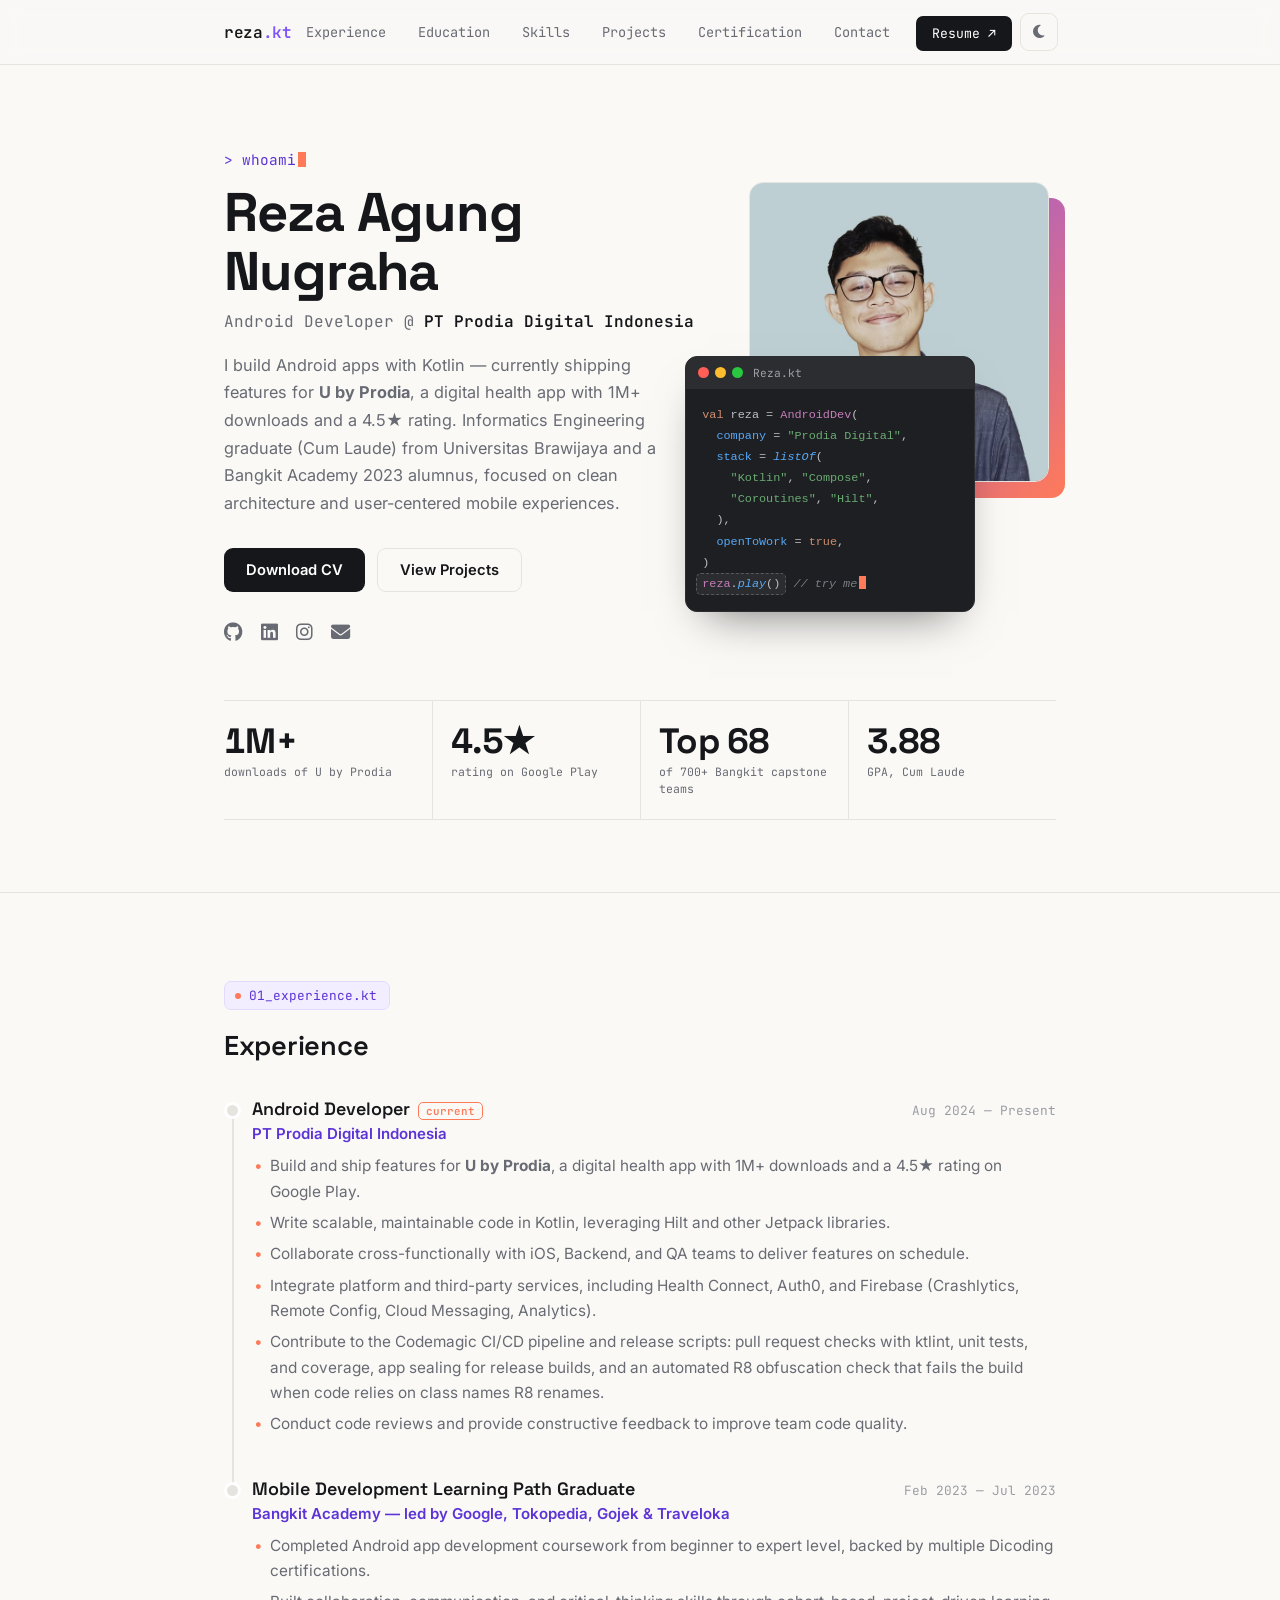
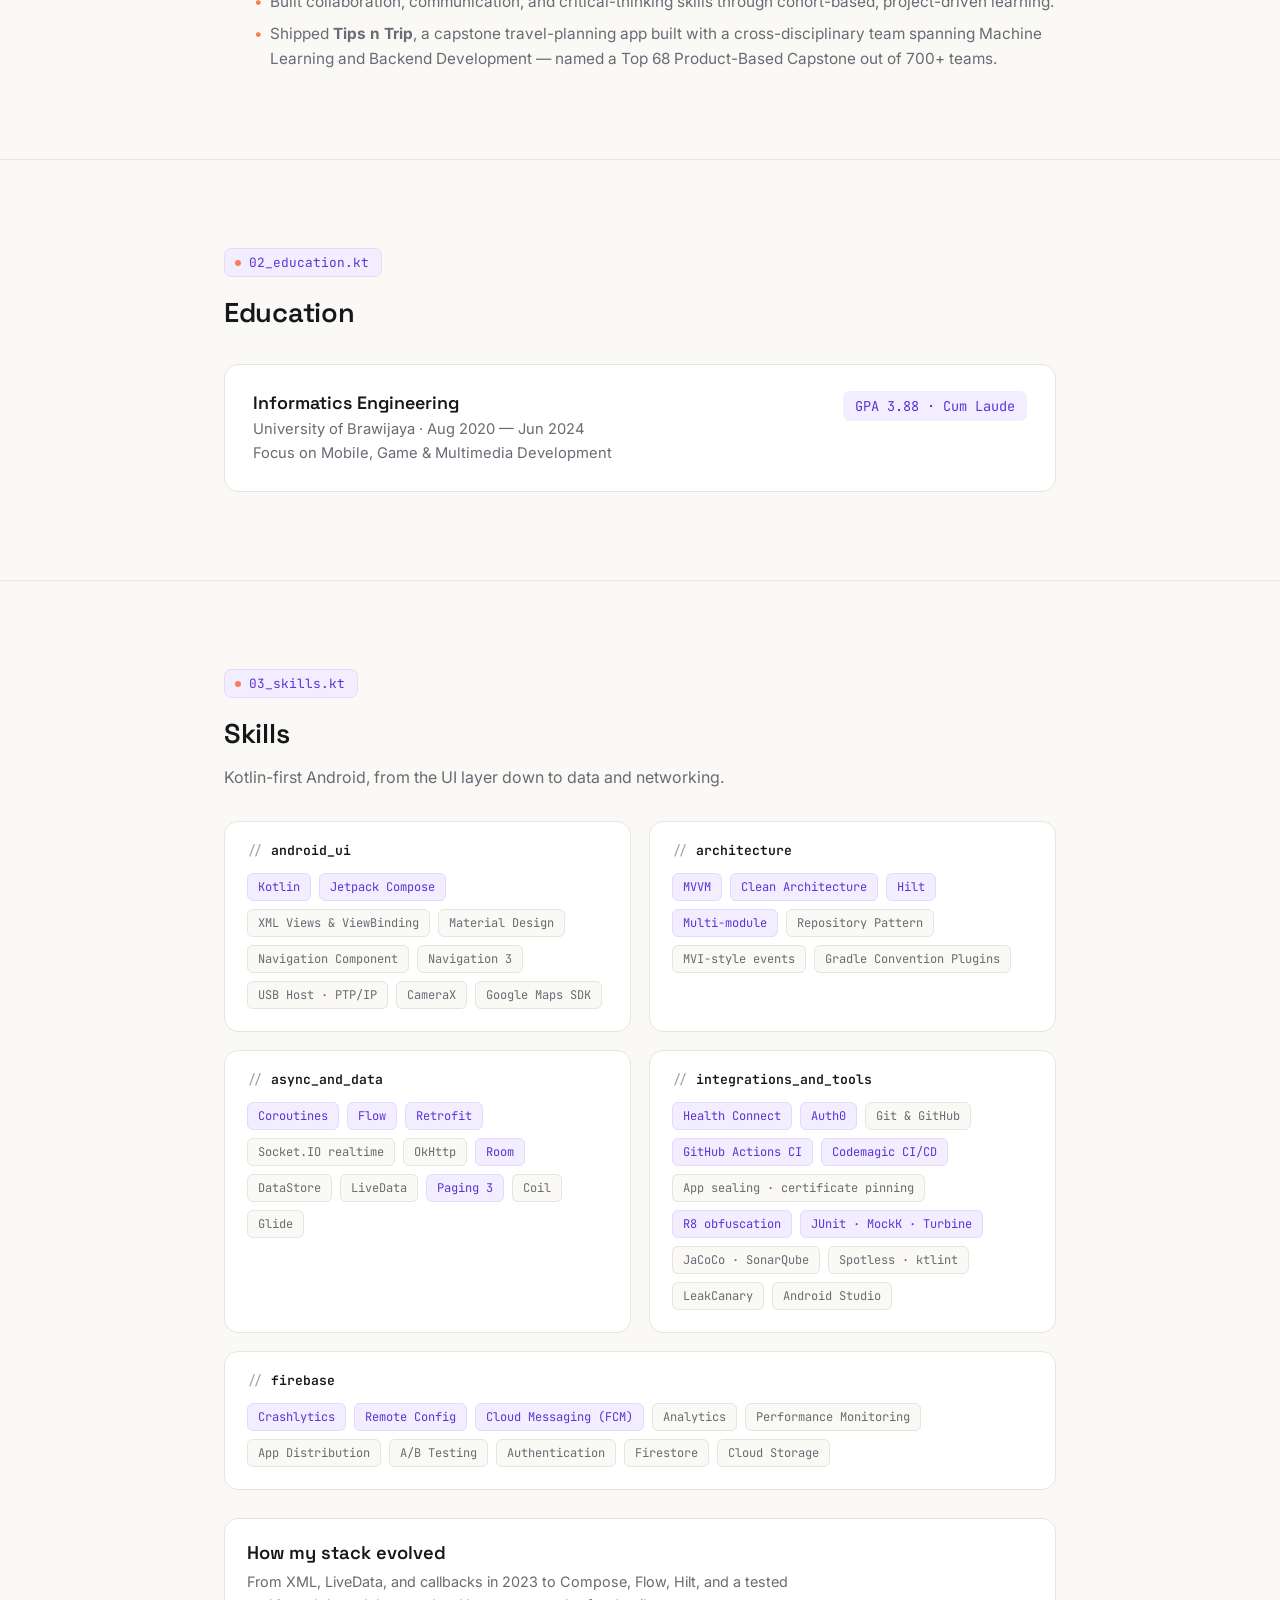
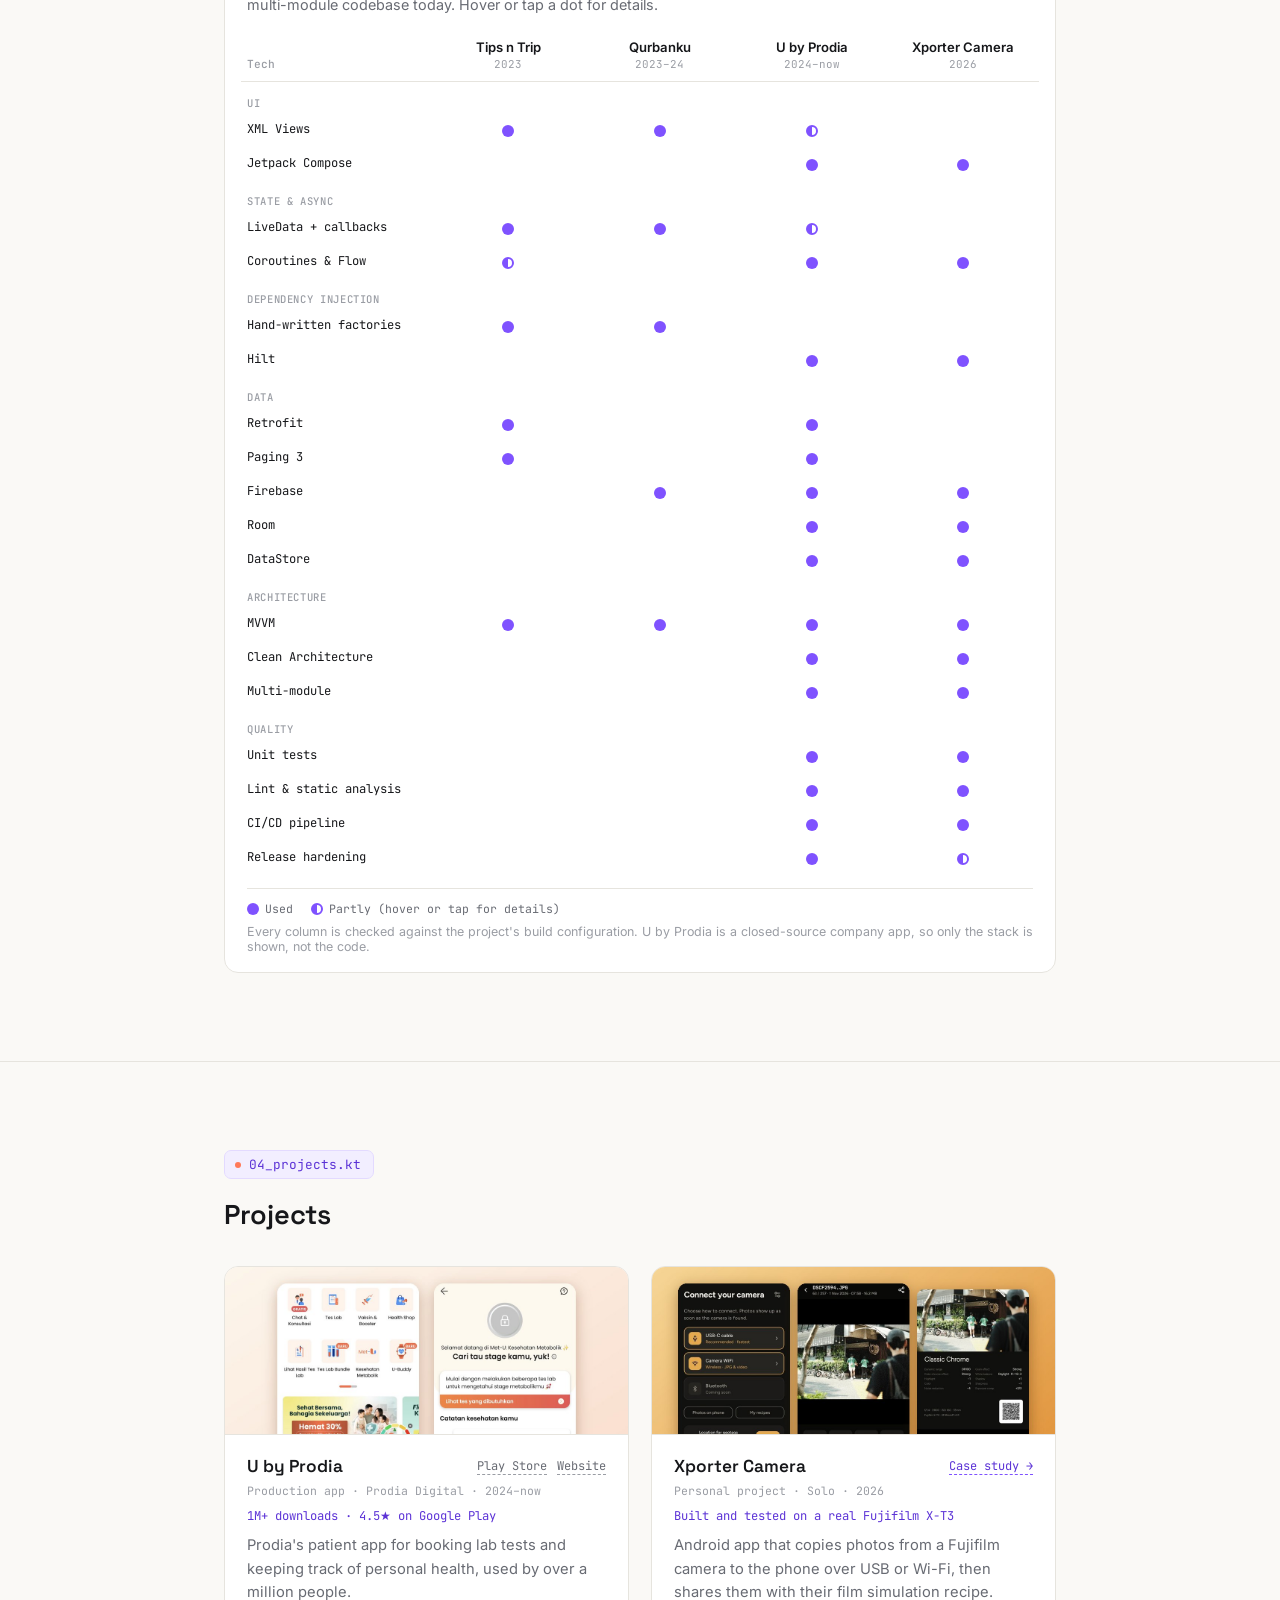
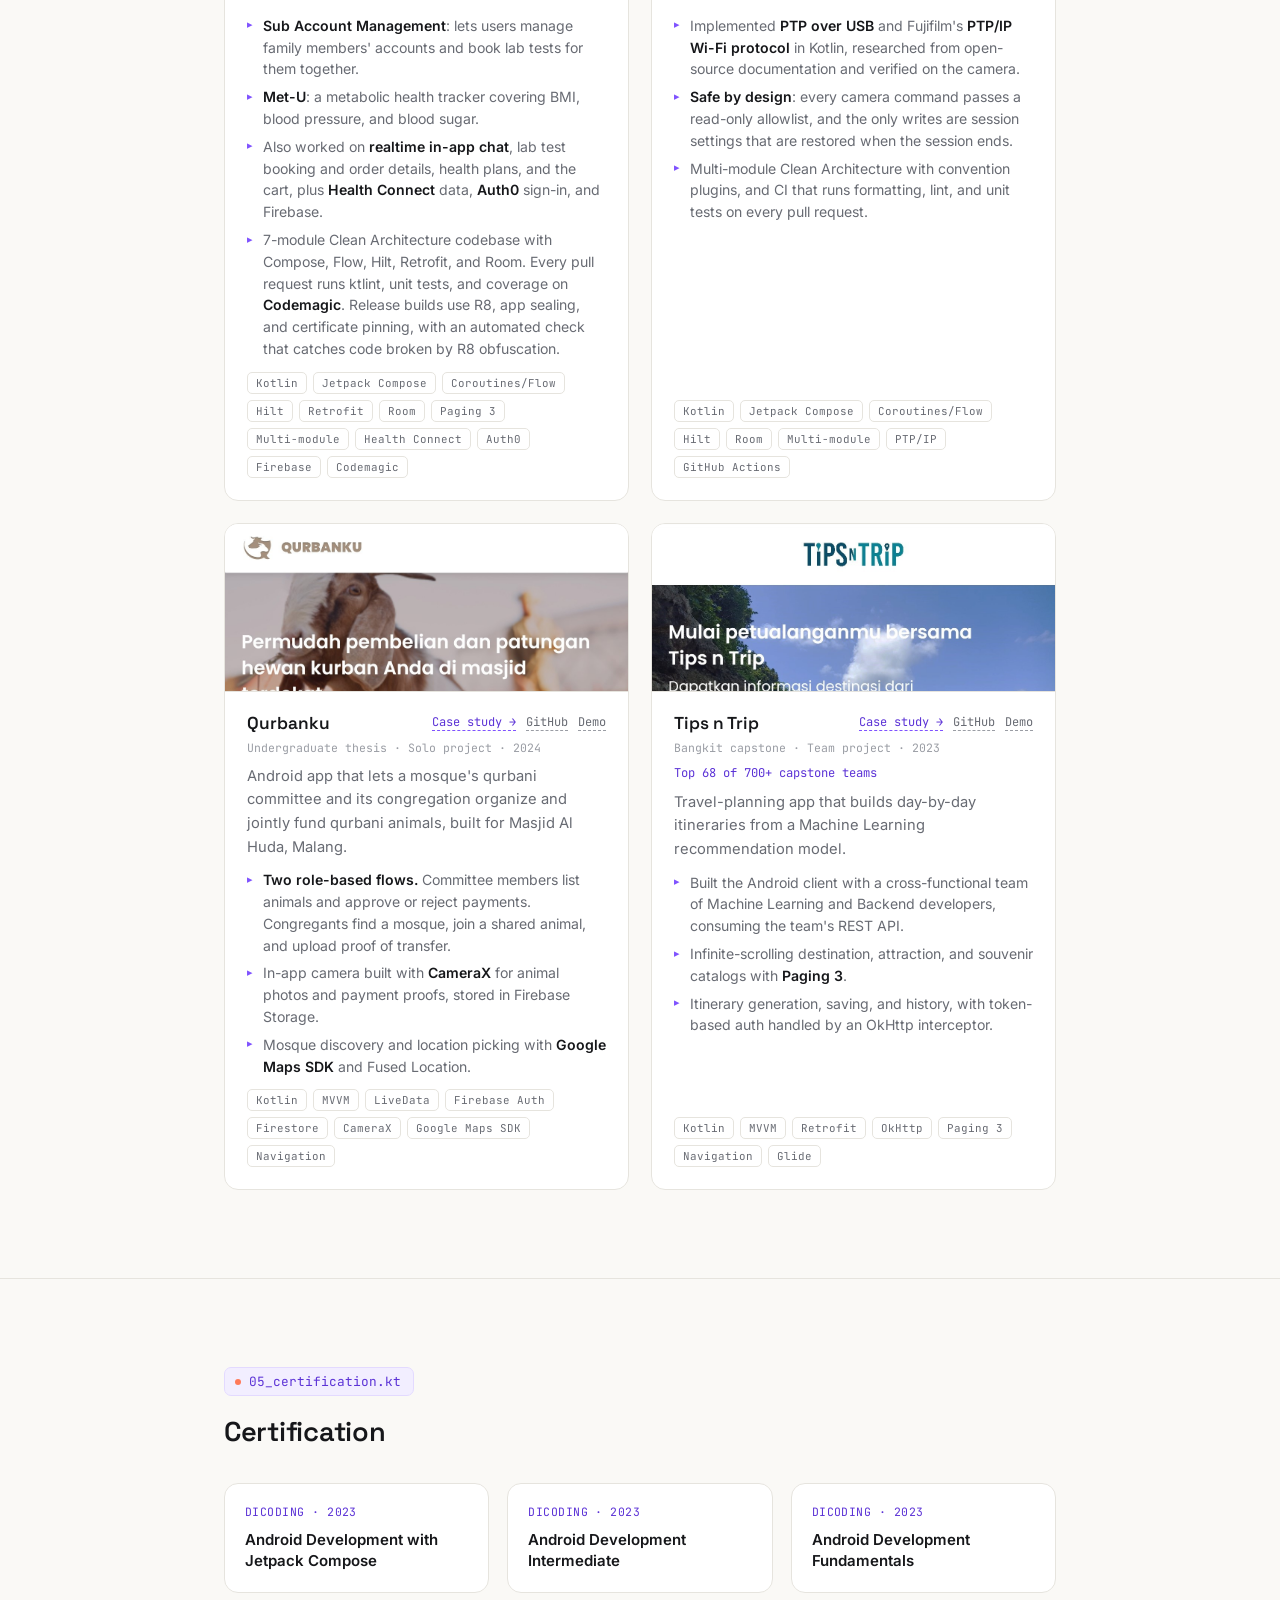
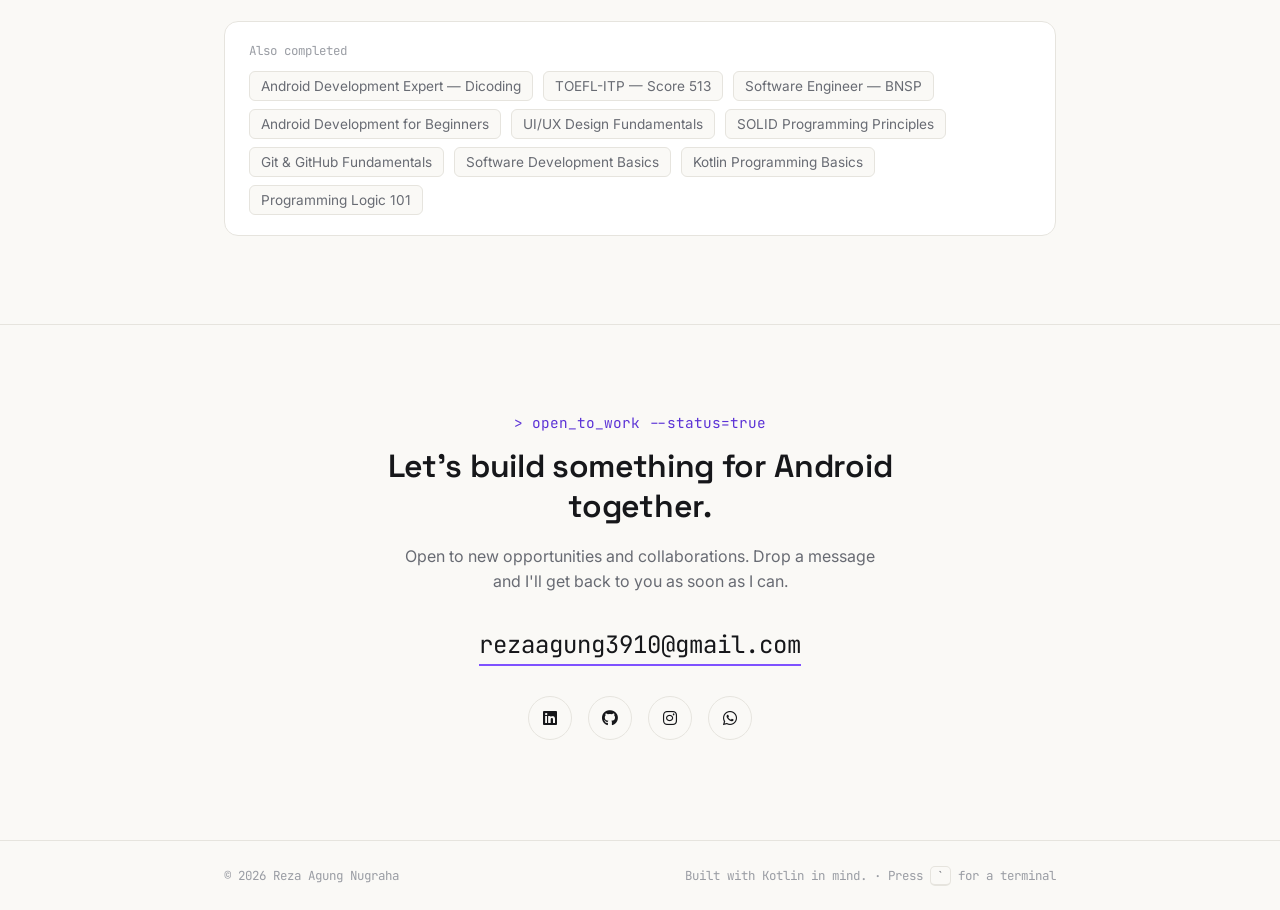
==== index.html @ 9fff65fc "Add an interactive terminal behind > whoami and the backtick key Commands read the page itself (whoa" ====
<!DOCTYPE html>
<html lang="en">
  <head>
    <meta charset="UTF-8" />
    <meta name="viewport" content="width=device-width, initial-scale=1.0" />
    <title>Reza Agung Nugraha — Android Developer</title>
    <meta
      name="description"
      content="Reza Agung Nugraha — Android Developer building Kotlin apps at PT Prodia Digital Indonesia. Bangkit Academy alumnus, Informatics Engineering graduate."
    />
    <link rel="canonical" href="https://rezaagung1101.github.io/" />
    <meta name="theme-color" content="#faf9f6" media="(prefers-color-scheme: light)" />
    <meta name="theme-color" content="#121316" media="(prefers-color-scheme: dark)" />

    <!-- Open Graph / social preview -->
    <meta property="og:type" content="website" />
    <meta property="og:url" content="https://rezaagung1101.github.io/" />
    <meta property="og:title" content="Reza Agung Nugraha — Android Developer" />
    <meta
      property="og:description"
      content="Android Developer building Kotlin apps at PT Prodia Digital Indonesia. Bangkit Academy alumnus, Informatics Engineering graduate."
    />
    <meta property="og:image" content="https://rezaagung1101.github.io/assets/profile_image.jpg" />
    <meta property="og:image:width" content="640" />
    <meta property="og:image:height" content="640" />
    <meta name="twitter:card" content="summary" />

    <link rel="icon" href="favicon.svg" type="image/svg+xml" />

    <!-- Apply saved / system theme before first paint to avoid a flash -->
    <script>
      (function () {
        try {
          var t = localStorage.getItem("theme");
          if (t === "dark" || t === "light") document.documentElement.setAttribute("data-theme", t);
        } catch (e) {}
        // Hero intro animation: only with JS and when motion is welcome.
        if (window.matchMedia && !window.matchMedia("(prefers-reduced-motion: reduce)").matches) {
          document.documentElement.classList.add("js-intro");
        }
      })();
    </script>

    <script>
      // Page-to-page view transitions: only the project being opened (or returned from)
      // gets shared names, and reveal content shows at once so nothing morphs into a hidden box.
      (function () {
        function keyFrom(url) {
          var m = /projects\/(\w+)\.html/.exec(url || "");
          return m ? m[1] : null;
        }
        function nameOnly(key) {
          document.querySelectorAll(".vt").forEach(function (el) {
            var n = el.style.getPropertyValue("--vt").trim();
            el.style.viewTransitionName = key && n.slice(n.indexOf("-") + 1) === key ? "" : "none";
          });
        }
        window.addEventListener("pageswap", function (e) {
          if (!e.viewTransition) return;
          var to = e.activation && e.activation.entry ? e.activation.entry.url : "";
          nameOnly(keyFrom(location.href) || keyFrom(to));
        });
        window.addEventListener("pagereveal", function (e) {
          if (!e.viewTransition) return;
          var nav = window.navigation && window.navigation.activation;
          var from = nav && nav.from ? nav.from.url : "";
          nameOnly(keyFrom(location.href) || keyFrom(from));
          var html = document.documentElement;
          html.classList.add("vt-arrive");
          e.viewTransition.finished.finally(function () {
            html.classList.remove("vt-arrive");
          });
        });
      })();
    </script>
    <link rel="stylesheet" href="style.css" />
    <link
      rel="stylesheet"
      href="https://cdnjs.cloudflare.com/ajax/libs/font-awesome/6.5.2/css/all.min.css"
      crossorigin="anonymous"
      referrerpolicy="no-referrer"
    />
  </head>
  <body>
    <a class="skip-link" href="#main">Skip to content</a>
    <header>
      <div class="scroll-progress" id="scrollProgress" aria-hidden="true"></div>
      <nav aria-label="Main">
        <a class="brand" href="#about">reza<span class="brand-ext">.kt</span></a>
        <ul class="nav-list" id="navList">
          <li><a class="nav-link" href="#experience">Experience</a></li>
          <li><a class="nav-link" href="#education">Education</a></li>
          <li><a class="nav-link" href="#skills">Skills</a></li>
          <li><a class="nav-link" href="#projects">Projects</a></li>
          <li><a class="nav-link" href="#certification">Certification</a></li>
          <li><a class="nav-link" href="#contact">Contact</a></li>
          <li><a class="nav-cta" href="assets/Reza_Agung_Nugraha_CV.pdf" target="_blank" rel="noopener noreferrer">Resume ↗</a></li>
        </ul>
        <div class="nav-tools">
          <button class="theme-toggle" id="themeToggle" type="button" aria-label="Switch to dark mode">
            <i class="fa-solid fa-moon" aria-hidden="true"></i>
          </button>
          <button
            class="hamburger"
            id="hamburger"
            type="button"
            aria-label="Open menu"
            aria-expanded="false"
            aria-controls="navList"
          >
            <span class="bar"></span>
            <span class="bar"></span>
            <span class="bar"></span>
          </button>
        </div>
      </nav>
    </header>

    <main id="main">
      <!-- ============ About / Hero ============ -->
      <section id="about">
        <div class="wrap hero-grid">
          <div class="hero-copy">
            <p class="eyebrow">
              <button class="term-open" id="termOpen" type="button" aria-haspopup="dialog" title="Open the terminal (press ` anywhere)">&gt; whoami<span class="blink"></span></button>
            </p>
            <h1 class="hero-name"><span class="word" style="--i: 0"><span>Reza</span></span> <span class="word" style="--i: 1"><span>Agung</span></span> <span class="word" style="--i: 2"><span>Nugraha</span></span></h1>
            <p class="hero-role">Android Developer @ <span class="co">PT Prodia Digital Indonesia</span></p>
            <p class="hero-bio">
              I build Android apps with Kotlin — currently shipping features for
              <strong>U by Prodia</strong>, a digital health app with 1M+ downloads
              and a 4.5★ rating. Informatics Engineering graduate (Cum&nbsp;Laude)
              from Universitas Brawijaya and a Bangkit Academy 2023 alumnus,
              focused on clean architecture and user-centered mobile experiences.
            </p>
            <div class="hero-actions">
              <a class="btn btn-primary" href="assets/Reza_Agung_Nugraha_CV.pdf" target="_blank" rel="noopener noreferrer">Download CV</a>
              <a class="btn btn-ghost" href="#projects">View Projects</a>
            </div>
            <ul class="hero-social">
              <li><a href="https://github.com/rezaagung1101" target="_blank" rel="noopener noreferrer" aria-label="GitHub"><i class="fa-brands fa-github" aria-hidden="true"></i></a></li>
              <li><a href="https://www.linkedin.com/in/rezaagn2/" target="_blank" rel="noopener noreferrer" aria-label="LinkedIn"><i class="fa-brands fa-linkedin" aria-hidden="true"></i></a></li>
              <li><a href="https://www.instagram.com/rezaa.agn/" target="_blank" rel="noopener noreferrer" aria-label="Instagram"><i class="fa-brands fa-instagram" aria-hidden="true"></i></a></li>
              <li><a href="mailto:rezaagung3910@gmail.com" aria-label="Email"><i class="fa-solid fa-envelope" aria-hidden="true"></i></a></li>
            </ul>
          </div>
          <div class="hero-visual">
            <div class="photo-frame reveal">
              <img src="assets/profile_image.jpg" alt="Reza Agung Nugraha" width="640" height="640" />
            </div>
            <figure class="code-card reveal" aria-label="Kotlin snippet describing Reza">
              <div class="code-bar">
                <span class="code-dots">
                  <button class="code-dot dot-close" id="codeClose" type="button" aria-label="Close code window"></button>
                  <span class="code-dot dot-min" aria-hidden="true"></span>
                  <span class="code-dot dot-max" aria-hidden="true"></span>
                </span>
                <span class="code-file">Reza.kt</span>
              </div>
<pre class="code-body"><code><span class="k">val</span> reza = <span class="t">AndroidDev</span>(
  <span class="p">company</span> = <span class="s">"Prodia Digital"</span>,
  <span class="p">stack</span> = <span class="f">listOf</span>(
    <span class="s">"Kotlin"</span>, <span class="s">"Compose"</span>,
    <span class="s">"Coroutines"</span>, <span class="s">"Hilt"</span>,
  ),
  <span class="p">openToWork</span> = <span class="k">true</span>,
)
<button class="code-play" id="playGame" type="button" aria-haspopup="dialog"><span class="t">reza</span>.<span class="f">play</span>()</button> <span class="c">// try me</span><span class="code-caret" aria-hidden="true"></span></code></pre>
            </figure>
            <button class="code-restore" id="codeRestore" type="button" hidden>
              Reza.kt
            </button>
          </div>
        </div>

        <div class="wrap">
          <ul class="impact-strip reveal" aria-label="Highlights">
            <li>
              <span class="impact-num" aria-hidden="true">1M+</span>
              <span class="sr-only">1 million plus</span>
              <span class="impact-label">downloads of U by Prodia</span>
            </li>
            <li>
              <span class="impact-num" data-count-to="4.5" data-decimals="1" data-suffix="★" aria-hidden="true">4.5★</span>
              <span class="sr-only">4.5 stars</span>
              <span class="impact-label">rating on Google Play</span>
            </li>
            <li>
              <span class="impact-num" data-count-to="68" data-prefix="Top " aria-hidden="true">Top 68</span>
              <span class="sr-only">Top 68</span>
              <span class="impact-label">of 700+ Bangkit capstone teams</span>
            </li>
            <li>
              <span class="impact-num" data-count-to="3.88" data-decimals="2" aria-hidden="true">3.88</span>
              <span class="sr-only">GPA 3.88</span>
              <span class="impact-label">GPA, Cum Laude</span>
            </li>
          </ul>
        </div>
      </section>

      <!-- ============ Experience ============ -->
      <section id="experience">
        <div class="wrap">
          <span class="tab-label reveal"><span class="dot"></span>01_experience.kt</span>
          <h2 class="section-heading reveal">Experience</h2>

          <div class="timeline">
            <div class="timeline-item current reveal">
              <div class="timeline-head">
                <span class="timeline-role">Android Developer<span class="badge-current">current</span></span>
                <span class="timeline-date">Aug 2024 — Present</span>
              </div>
              <p class="timeline-org">PT Prodia Digital Indonesia</p>
              <div class="timeline-desc">
                <ul>
                  <li>Build and ship features for <strong>U by Prodia</strong>, a digital health app with 1M+ downloads and a 4.5★ rating on Google Play.</li>
                  <li>Write scalable, maintainable code in Kotlin, leveraging Hilt and other Jetpack libraries.</li>
                  <li>Collaborate cross-functionally with iOS, Backend, and QA teams to deliver features on schedule.</li>
                  <li>Integrate platform and third-party services, including Health Connect, Auth0, and Firebase (Crashlytics, Remote Config, Cloud Messaging, Analytics).</li>
                  <li>Contribute to the Codemagic CI/CD pipeline and release scripts: pull request checks with ktlint, unit tests, and coverage, app sealing for release builds, and an automated R8 obfuscation check that fails the build when code relies on class names R8 renames.</li>
                  <li>Conduct code reviews and provide constructive feedback to improve team code quality.</li>
                </ul>
              </div>
            </div>

            <div class="timeline-item reveal">
              <div class="timeline-head">
                <span class="timeline-role">Mobile Development Learning Path Graduate</span>
                <span class="timeline-date">Feb 2023 — Jul 2023</span>
              </div>
              <p class="timeline-org">Bangkit Academy — led by Google, Tokopedia, Gojek &amp; Traveloka</p>
              <div class="timeline-desc">
                <ul>
                  <li>Completed Android app development coursework from beginner to expert level, backed by multiple Dicoding certifications.</li>
                  <li>Built collaboration, communication, and critical-thinking skills through cohort-based, project-driven learning.</li>
                  <li>Shipped <strong>Tips n Trip</strong>, a capstone travel-planning app built with a cross-disciplinary team spanning Machine Learning and Backend Development — named a Top 68 Product-Based Capstone out of 700+ teams.</li>
                </ul>
              </div>
            </div>
          </div>
        </div>
      </section>

      <!-- ============ Education ============ -->
      <section id="education">
        <div class="wrap">
          <span class="tab-label reveal"><span class="dot"></span>02_education.kt</span>
          <h2 class="section-heading reveal">Education</h2>
          <div class="edu-card reveal">
            <div class="edu-main">
              <p class="timeline-role">Informatics Engineering</p>
              <p class="edu-meta">
                University of Brawijaya · Aug 2020 — Jun 2024<br />
                Focus on Mobile, Game &amp; Multimedia Development
              </p>
            </div>
            <span class="edu-gpa">GPA 3.88 · Cum Laude</span>
          </div>
        </div>
      </section>

      <!-- ============ Skills ============ -->
      <section id="skills">
        <div class="wrap">
          <span class="tab-label reveal"><span class="dot"></span>03_skills.kt</span>
          <h2 class="section-heading reveal">Skills</h2>
          <p class="section-sub reveal">Kotlin-first Android, from the UI layer down to data and networking.</p>

          <div class="skills-grid">
            <div class="skill-group reveal">
              <p class="skill-title"><span class="slash">//</span> android_ui</p>
              <ul class="chip-row">
                <li class="chip chip-strong">Kotlin</li>
                <li class="chip chip-strong">Jetpack Compose</li>
                <li class="chip">XML Views &amp; ViewBinding</li>
                <li class="chip">Material Design</li>
                <li class="chip">Navigation Component</li>
                <li class="chip">Navigation 3</li>
                <li class="chip">USB Host · PTP/IP</li>
                <li class="chip">CameraX</li>
                <li class="chip">Google Maps SDK</li>
              </ul>
            </div>
            <div class="skill-group reveal">
              <p class="skill-title"><span class="slash">//</span> architecture</p>
              <ul class="chip-row">
                <li class="chip chip-strong">MVVM</li>
                <li class="chip chip-strong">Clean Architecture</li>
                <li class="chip chip-strong">Hilt</li>
                <li class="chip chip-strong">Multi-module</li>
                <li class="chip">Repository Pattern</li>
                <li class="chip">MVI-style events</li>
                <li class="chip">Gradle Convention Plugins</li>
              </ul>
            </div>
            <div class="skill-group reveal">
              <p class="skill-title"><span class="slash">//</span> async_and_data</p>
              <ul class="chip-row">
                <li class="chip chip-strong">Coroutines</li>
                <li class="chip chip-strong">Flow</li>
                <li class="chip chip-strong">Retrofit</li>
                <li class="chip">Socket.IO realtime</li>
                <li class="chip">OkHttp</li>
                <li class="chip chip-strong">Room</li>
                <li class="chip">DataStore</li>
                <li class="chip">LiveData</li>
                <li class="chip chip-strong">Paging 3</li>
                <li class="chip">Coil</li>
                <li class="chip">Glide</li>
              </ul>
            </div>
            <div class="skill-group reveal">
              <p class="skill-title"><span class="slash">//</span> integrations_and_tools</p>
              <ul class="chip-row">
                <li class="chip chip-strong">Health Connect</li>
                <li class="chip chip-strong">Auth0</li>
                <li class="chip">Git &amp; GitHub</li>
                <li class="chip chip-strong">GitHub Actions CI</li>
                <li class="chip chip-strong">Codemagic CI/CD</li>
                <li class="chip">App sealing · certificate pinning</li>
                <li class="chip chip-strong">R8 obfuscation</li>
                <li class="chip chip-strong">JUnit · MockK · Turbine</li>
                <li class="chip">JaCoCo · SonarQube</li>
                <li class="chip">Spotless · ktlint</li>
                <li class="chip">LeakCanary</li>
                <li class="chip">Android Studio</li>
              </ul>
            </div>
            <div class="skill-group skill-group-wide reveal">
              <p class="skill-title"><span class="slash">//</span> firebase</p>
              <ul class="chip-row">
                <li class="chip chip-strong">Crashlytics</li>
                <li class="chip chip-strong">Remote Config</li>
                <li class="chip chip-strong">Cloud Messaging (FCM)</li>
                <li class="chip">Analytics</li>
                <li class="chip">Performance Monitoring</li>
                <li class="chip">App Distribution</li>
                <li class="chip">A/B Testing</li>
                <li class="chip">Authentication</li>
                <li class="chip">Firestore</li>
                <li class="chip">Cloud Storage</li>
              </ul>
            </div>
          </div>

          <div class="stack-evolution reveal">
            <h3 class="evo-title">How my stack evolved</h3>
            <p class="evo-sub">
              From XML, LiveData, and callbacks in 2023 to Compose, Flow, Hilt, and a tested
              multi-module codebase today. Hover or tap a dot for details.
            </p>
            <div class="matrix-wrap">
              <table class="stack-matrix">
                <caption class="sr-only">Technologies used in each project, oldest project first</caption>
                <thead>
                  <tr>
                    <th scope="col" class="matrix-corner">Tech</th>
                    <th scope="col" data-col="0"><span class="col-name">Tips n Trip</span><span class="col-year">2023</span></th>
                    <th scope="col" data-col="1"><span class="col-name">Qurbanku</span><span class="col-year">2023–24</span></th>
                    <th scope="col" data-col="2"><span class="col-name">U by Prodia</span><span class="col-year">2024–now</span></th>
                    <th scope="col" data-col="3"><span class="col-name">Xporter Camera</span><span class="col-year">2026</span></th>
                  </tr>
                </thead>
                <tbody>
                  <tr class="matrix-group"><th scope="rowgroup" colspan="5">UI</th></tr>
                  <tr>
                    <th scope="row">XML Views</th>
                    <td data-col="0"><span class="dot dot-full" tabindex="0" data-tip="XML Views · used in Tips n Trip"></span><span class="sr-only">Used</span></td>
                    <td data-col="1"><span class="dot dot-full" tabindex="0" data-tip="XML Views · used in Qurbanku"></span><span class="sr-only">Used</span></td>
                    <td data-col="2"><span class="dot dot-half" tabindex="0" data-tip="Partly · a few older screens, the rest is Compose in U by Prodia"></span><span class="sr-only">Partly</span></td>
                    <td data-col="3"><span class="sr-only">Not used</span></td>
                  </tr>
                  <tr>
                    <th scope="row">Jetpack Compose</th>
                    <td data-col="0"><span class="sr-only">Not used</span></td>
                    <td data-col="1"><span class="sr-only">Not used</span></td>
                    <td data-col="2"><span class="dot dot-full" tabindex="0" data-tip="Jetpack Compose · used in U by Prodia"></span><span class="sr-only">Used</span></td>
                    <td data-col="3"><span class="dot dot-full" tabindex="0" data-tip="Jetpack Compose · used in Xporter Camera"></span><span class="sr-only">Used</span></td>
                  </tr>
                </tbody>
                <tbody>
                  <tr class="matrix-group"><th scope="rowgroup" colspan="5">State &amp; async</th></tr>
                  <tr>
                    <th scope="row">LiveData + callbacks</th>
                    <td data-col="0"><span class="dot dot-full" tabindex="0" data-tip="LiveData + callbacks · used in Tips n Trip"></span><span class="sr-only">Used</span></td>
                    <td data-col="1"><span class="dot dot-full" tabindex="0" data-tip="LiveData + callbacks · used in Qurbanku"></span><span class="sr-only">Used</span></td>
                    <td data-col="2"><span class="dot dot-half" tabindex="0" data-tip="Partly · only in older screens of U by Prodia"></span><span class="sr-only">Partly</span></td>
                    <td data-col="3"><span class="sr-only">Not used</span></td>
                  </tr>
                  <tr>
                    <th scope="row">Coroutines &amp; Flow</th>
                    <td data-col="0"><span class="dot dot-half" tabindex="0" data-tip="Partly · suspend calls for Paging only in Tips n Trip"></span><span class="sr-only">Partly</span></td>
                    <td data-col="1"><span class="sr-only">Not used</span></td>
                    <td data-col="2"><span class="dot dot-full" tabindex="0" data-tip="Coroutines, Flow, and StateFlow UI state in U by Prodia"></span><span class="sr-only">Used</span></td>
                    <td data-col="3"><span class="dot dot-full" tabindex="0" data-tip="Coroutines &amp; Flow · used in Xporter Camera"></span><span class="sr-only">Used</span></td>
                  </tr>
                </tbody>
                <tbody>
                  <tr class="matrix-group"><th scope="rowgroup" colspan="5">Dependency injection</th></tr>
                  <tr>
                    <th scope="row">Hand-written factories</th>
                    <td data-col="0"><span class="dot dot-full" tabindex="0" data-tip="Hand-written factories · used in Tips n Trip"></span><span class="sr-only">Used</span></td>
                    <td data-col="1"><span class="dot dot-full" tabindex="0" data-tip="Hand-written factories · used in Qurbanku"></span><span class="sr-only">Used</span></td>
                    <td data-col="2"><span class="sr-only">Not used</span></td>
                    <td data-col="3"><span class="sr-only">Not used</span></td>
                  </tr>
                  <tr>
                    <th scope="row">Hilt</th>
                    <td data-col="0"><span class="sr-only">Not used</span></td>
                    <td data-col="1"><span class="sr-only">Not used</span></td>
                    <td data-col="2"><span class="dot dot-full" tabindex="0" data-tip="Hilt · used in U by Prodia"></span><span class="sr-only">Used</span></td>
                    <td data-col="3"><span class="dot dot-full" tabindex="0" data-tip="Hilt · used in Xporter Camera"></span><span class="sr-only">Used</span></td>
                  </tr>
                </tbody>
                <tbody>
                  <tr class="matrix-group"><th scope="rowgroup" colspan="5">Data</th></tr>
                  <tr>
                    <th scope="row">Retrofit</th>
                    <td data-col="0"><span class="dot dot-full" tabindex="0" data-tip="Retrofit · used in Tips n Trip"></span><span class="sr-only">Used</span></td>
                    <td data-col="1"><span class="sr-only">Not used</span></td>
                    <td data-col="2"><span class="dot dot-full" tabindex="0" data-tip="Retrofit · used in U by Prodia"></span><span class="sr-only">Used</span></td>
                    <td data-col="3"><span class="sr-only">Not used</span></td>
                  </tr>
                  <tr>
                    <th scope="row">Paging 3</th>
                    <td data-col="0"><span class="dot dot-full" tabindex="0" data-tip="Paging 3 · used in Tips n Trip"></span><span class="sr-only">Used</span></td>
                    <td data-col="1"><span class="sr-only">Not used</span></td>
                    <td data-col="2"><span class="dot dot-full" tabindex="0" data-tip="Paging 3 · used in U by Prodia"></span><span class="sr-only">Used</span></td>
                    <td data-col="3"><span class="sr-only">Not used</span></td>
                  </tr>
                  <tr>
                    <th scope="row">Firebase</th>
                    <td data-col="0"><span class="sr-only">Not used</span></td>
                    <td data-col="1"><span class="dot dot-full" tabindex="0" data-tip="Firebase · used in Qurbanku"></span><span class="sr-only">Used</span></td>
                    <td data-col="2"><span class="dot dot-full" tabindex="0" data-tip="Analytics, Crashlytics, Remote Config, FCM, Performance, App Distribution in U by Prodia"></span><span class="sr-only">Used</span></td>
                    <td data-col="3"><span class="dot dot-full" tabindex="0" data-tip="Firebase · used in Xporter Camera"></span><span class="sr-only">Used</span></td>
                  </tr>
                  <tr>
                    <th scope="row">Room</th>
                    <td data-col="0"><span class="sr-only">Not used</span></td>
                    <td data-col="1"><span class="sr-only">Not used</span></td>
                    <td data-col="2"><span class="dot dot-full" tabindex="0" data-tip="Room with an encrypted database in U by Prodia"></span><span class="sr-only">Used</span></td>
                    <td data-col="3"><span class="dot dot-full" tabindex="0" data-tip="Room · used in Xporter Camera"></span><span class="sr-only">Used</span></td>
                  </tr>
                  <tr>
                    <th scope="row">DataStore</th>
                    <td data-col="0"><span class="sr-only">Not used</span></td>
                    <td data-col="1"><span class="sr-only">Not used</span></td>
                    <td data-col="2"><span class="dot dot-full" tabindex="0" data-tip="DataStore · used in U by Prodia"></span><span class="sr-only">Used</span></td>
                    <td data-col="3"><span class="dot dot-full" tabindex="0" data-tip="DataStore · used in Xporter Camera"></span><span class="sr-only">Used</span></td>
                  </tr>
                </tbody>
                <tbody>
                  <tr class="matrix-group"><th scope="rowgroup" colspan="5">Architecture</th></tr>
                  <tr>
                    <th scope="row">MVVM</th>
                    <td data-col="0"><span class="dot dot-full" tabindex="0" data-tip="MVVM · used in Tips n Trip"></span><span class="sr-only">Used</span></td>
                    <td data-col="1"><span class="dot dot-full" tabindex="0" data-tip="MVVM · used in Qurbanku"></span><span class="sr-only">Used</span></td>
                    <td data-col="2"><span class="dot dot-full" tabindex="0" data-tip="MVVM · used in U by Prodia"></span><span class="sr-only">Used</span></td>
                    <td data-col="3"><span class="dot dot-full" tabindex="0" data-tip="MVVM · used in Xporter Camera"></span><span class="sr-only">Used</span></td>
                  </tr>
                  <tr>
                    <th scope="row">Clean Architecture</th>
                    <td data-col="0"><span class="sr-only">Not used</span></td>
                    <td data-col="1"><span class="sr-only">Not used</span></td>
                    <td data-col="2"><span class="dot dot-full" tabindex="0" data-tip="Clean Architecture · used in U by Prodia"></span><span class="sr-only">Used</span></td>
                    <td data-col="3"><span class="dot dot-full" tabindex="0" data-tip="Clean Architecture · used in Xporter Camera"></span><span class="sr-only">Used</span></td>
                  </tr>
                  <tr>
                    <th scope="row">Multi-module</th>
                    <td data-col="0"><span class="sr-only">Not used</span></td>
                    <td data-col="1"><span class="sr-only">Not used</span></td>
                    <td data-col="2"><span class="dot dot-full" tabindex="0" data-tip="7 Gradle modules in U by Prodia"></span><span class="sr-only">Used</span></td>
                    <td data-col="3"><span class="dot dot-full" tabindex="0" data-tip="16 Gradle modules in Xporter Camera"></span><span class="sr-only">Used</span></td>
                  </tr>
                </tbody>
                <tbody>
                  <tr class="matrix-group"><th scope="rowgroup" colspan="5">Quality</th></tr>
                  <tr>
                    <th scope="row">Unit tests</th>
                    <td data-col="0"><span class="sr-only">Not used</span></td>
                    <td data-col="1"><span class="sr-only">Not used</span></td>
                    <td data-col="2"><span class="dot dot-full" tabindex="0" data-tip="JUnit and MockK, about 750 test files, in U by Prodia"></span><span class="sr-only">Used</span></td>
                    <td data-col="3"><span class="dot dot-full" tabindex="0" data-tip="JUnit, coroutines-test, and Turbine in Xporter Camera"></span><span class="sr-only">Used</span></td>
                  </tr>
                  <tr>
                    <th scope="row">Lint &amp; static analysis</th>
                    <td data-col="0"><span class="sr-only">Not used</span></td>
                    <td data-col="1"><span class="sr-only">Not used</span></td>
                    <td data-col="2"><span class="dot dot-full" tabindex="0" data-tip="ktlint, SonarQube, and JaCoCo coverage in U by Prodia"></span><span class="sr-only">Used</span></td>
                    <td data-col="3"><span class="dot dot-full" tabindex="0" data-tip="Spotless, ktlint, and Android Lint in Xporter Camera"></span><span class="sr-only">Used</span></td>
                  </tr>
                  <tr>
                    <th scope="row">CI/CD pipeline</th>
                    <td data-col="0"><span class="sr-only">Not used</span></td>
                    <td data-col="1"><span class="sr-only">Not used</span></td>
                    <td data-col="2"><span class="dot dot-full" tabindex="0" data-tip="Codemagic: ktlint, tests, and coverage on every pull request, then signed builds per environment, in U by Prodia"></span><span class="sr-only">Used</span></td>
                    <td data-col="3"><span class="dot dot-full" tabindex="0" data-tip="GitHub Actions on every pull request in Xporter Camera"></span><span class="sr-only">Used</span></td>
                  </tr>
                  <tr>
                    <th scope="row">Release hardening</th>
                    <td data-col="0"><span class="sr-only">Not used</span></td>
                    <td data-col="1"><span class="sr-only">Not used</span></td>
                    <td data-col="2"><span class="dot dot-full" tabindex="0" data-tip="R8, app sealing, and certificate pinning in U by Prodia"></span><span class="sr-only">Used</span></td>
                    <td data-col="3"><span class="dot dot-half" tabindex="0" data-tip="Partly · R8 shrinking and obfuscation in Xporter Camera"></span><span class="sr-only">Partly</span></td>
                  </tr>
                </tbody>
              </table>
            </div>
            <div class="matrix-legend">
              <span><span class="dot dot-full" aria-hidden="true"></span> Used</span>
              <span><span class="dot dot-half" aria-hidden="true"></span> Partly (hover or tap for details)</span>
              <span class="matrix-note">Every column is checked against the project's build configuration. U by Prodia is a closed-source company app, so only the stack is shown, not the code.</span>
            </div>
          </div>
        </div>
      </section>

      <!-- ============ Projects ============ -->
      <section id="projects">
        <div class="wrap">
          <span class="tab-label reveal"><span class="dot"></span>04_projects.kt</span>
          <h2 class="section-heading reveal">Projects</h2>

          <div class="project-grid">
            <article class="project-card reveal">
              <div class="project-media">
                <img src="assets/uprodia.jpg" alt="U by Prodia app: home feature menu and the Met-U metabolic health screen" width="1080" height="480" loading="lazy" decoding="async" />
              </div>
              <div class="project-body">
                <div class="project-top">
                  <h3 class="project-name">U by Prodia</h3>
                  <div class="project-links">
                    <a href="https://play.google.com/store/apps/details?id=com.prodiadigital.patient&hl=id" target="_blank" rel="noopener noreferrer">Play Store</a>
                    <a href="https://prodiadigital.com/en" target="_blank" rel="noopener noreferrer">Website</a>
                  </div>
                </div>
                <p class="project-meta">Production app · Prodia Digital · 2024–now</p>
                <p class="project-stat">1M+ downloads · 4.5★ on Google Play</p>
                <p class="project-desc">
                  Prodia's patient app for booking lab tests and keeping track of
                  personal health, used by over a million people.
                </p>
                <ul class="project-points">
                  <li><strong>Sub Account Management</strong>: lets users manage family members' accounts and book lab tests for them together.</li>
                  <li><strong>Met-U</strong>: a metabolic health tracker covering BMI, blood pressure, and blood sugar.</li>
                  <li>Also worked on <strong>realtime in-app chat</strong>, lab test booking and order details, health plans, and the cart, plus <strong>Health Connect</strong> data, <strong>Auth0</strong> sign-in, and Firebase.</li>
                  <li>7-module Clean Architecture codebase with Compose, Flow, Hilt, Retrofit, and Room. Every pull request runs ktlint, unit tests, and coverage on <strong>Codemagic</strong>. Release builds use R8, app sealing, and certificate pinning, with an automated check that catches code broken by R8 obfuscation.</li>
                </ul>
                <div class="tag-row">
                  <span class="tag">Kotlin</span>
                  <span class="tag">Jetpack Compose</span>
                  <span class="tag">Coroutines/Flow</span>
                  <span class="tag">Hilt</span>
                  <span class="tag">Retrofit</span>
                  <span class="tag">Room</span>
                  <span class="tag">Paging 3</span>
                  <span class="tag">Multi-module</span>
                  <span class="tag">Health Connect</span>
                  <span class="tag">Auth0</span>
                  <span class="tag">Firebase</span>
                  <span class="tag">Codemagic</span>
                </div>
              </div>
            </article>

            <article class="project-card reveal">
              <div class="project-media vt vt-cover" style="--vt: cover-xporter">
                <img src="assets/xporter.jpg" alt="Xporter Camera: the connect screen, a photo's detail, and a shared film recipe card" width="1080" height="480" loading="lazy" decoding="async" />
              </div>
              <div class="project-body">
                <div class="project-top">
                  <h3 class="project-name vt vt-title" style="--vt: title-xporter">Xporter Camera</h3>
                  <div class="project-links">
                    <a class="link-case" href="projects/xporter.html">Case study →</a>
                  </div>
                </div>
                <p class="project-meta">Personal project · Solo · 2026</p>
                <p class="project-stat">Built and tested on a real Fujifilm X-T3</p>
                <p class="project-desc">
                  Android app that copies photos from a Fujifilm camera to the phone over USB
                  or Wi-Fi, then shares them with their film simulation recipe.
                </p>
                <ul class="project-points">
                  <li>Implemented <strong>PTP over USB</strong> and Fujifilm's <strong>PTP/IP Wi-Fi protocol</strong> in Kotlin, researched from open-source documentation and verified on the camera.</li>
                  <li><strong>Safe by design</strong>: every camera command passes a read-only allowlist, and the only writes are session settings that are restored when the session ends.</li>
                  <li>Multi-module Clean Architecture with convention plugins, and CI that runs formatting, lint, and unit tests on every pull request.</li>
                </ul>
                <div class="tag-row">
                  <span class="tag">Kotlin</span>
                  <span class="tag">Jetpack Compose</span>
                  <span class="tag">Coroutines/Flow</span>
                  <span class="tag">Hilt</span>
                  <span class="tag">Room</span>
                  <span class="tag">Multi-module</span>
                  <span class="tag">PTP/IP</span>
                  <span class="tag">GitHub Actions</span>
                </div>
              </div>
            </article>

            <article class="project-card reveal">
              <div class="project-media vt vt-cover" style="--vt: cover-qurbanku">
                <img src="assets/qurbanku1.jpg" alt="Qurbanku app screenshot" width="1080" height="925" loading="lazy" decoding="async" />
              </div>
              <div class="project-body">
                <div class="project-top">
                  <h3 class="project-name vt vt-title" style="--vt: title-qurbanku">Qurbanku</h3>
                  <div class="project-links">
                    <a class="link-case" href="projects/qurbanku.html">Case study →</a>
                    <a href="https://github.com/rezaagung1101/QURBANKU_APPS_SKRIPSI" target="_blank" rel="noopener noreferrer">GitHub</a>
                    <a href="https://youtu.be/70XUhdvDiKU" target="_blank" rel="noopener noreferrer">Demo</a>
                  </div>
                </div>
                <p class="project-meta">Undergraduate thesis · Solo project · 2024</p>
                <p class="project-desc">
                  Android app that lets a mosque's qurbani committee and its congregation
                  organize and jointly fund qurbani animals, built for Masjid Al Huda, Malang.
                </p>
                <ul class="project-points">
                  <li><strong>Two role-based flows.</strong> Committee members list animals and approve or reject payments. Congregants find a mosque, join a shared animal, and upload proof of transfer.</li>
                  <li>In-app camera built with <strong>CameraX</strong> for animal photos and payment proofs, stored in Firebase Storage.</li>
                  <li>Mosque discovery and location picking with <strong>Google Maps SDK</strong> and Fused Location.</li>
                </ul>
                <div class="tag-row">
                  <span class="tag">Kotlin</span>
                  <span class="tag">MVVM</span>
                  <span class="tag">LiveData</span>
                  <span class="tag">Firebase Auth</span>
                  <span class="tag">Firestore</span>
                  <span class="tag">CameraX</span>
                  <span class="tag">Google Maps SDK</span>
                  <span class="tag">Navigation</span>
                </div>
              </div>
            </article>

            <article class="project-card reveal">
              <div class="project-media vt vt-cover" style="--vt: cover-tipsntrip">
                <img src="assets/tipsntrip.jpg" alt="Tips n Trip app screenshot" width="1080" height="695" loading="lazy" decoding="async" />
              </div>
              <div class="project-body">
                <div class="project-top">
                  <h3 class="project-name vt vt-title" style="--vt: title-tipsntrip">Tips n Trip</h3>
                  <div class="project-links">
                    <a class="link-case" href="projects/tipsntrip.html">Case study →</a>
                    <a href="https://github.com/Tips-n-Trip/Mobile-App" target="_blank" rel="noopener noreferrer">GitHub</a>
                    <a href="https://youtu.be/hbtx4GrY_kA" target="_blank" rel="noopener noreferrer">Demo</a>
                  </div>
                </div>
                <p class="project-meta">Bangkit capstone · Team project · 2023</p>
                <p class="project-stat">Top 68 of 700+ capstone teams</p>
                <p class="project-desc">
                  Travel-planning app that builds day-by-day itineraries from a Machine
                  Learning recommendation model.
                </p>
                <ul class="project-points">
                  <li>Built the Android client with a cross-functional team of Machine Learning and Backend developers, consuming the team's REST API.</li>
                  <li>Infinite-scrolling destination, attraction, and souvenir catalogs with <strong>Paging 3</strong>.</li>
                  <li>Itinerary generation, saving, and history, with token-based auth handled by an OkHttp interceptor.</li>
                </ul>
                <div class="tag-row">
                  <span class="tag">Kotlin</span>
                  <span class="tag">MVVM</span>
                  <span class="tag">Retrofit</span>
                  <span class="tag">OkHttp</span>
                  <span class="tag">Paging 3</span>
                  <span class="tag">Navigation</span>
                  <span class="tag">Glide</span>
                </div>
              </div>
            </article>
          </div>
        </div>
      </section>

      <!-- ============ Certification ============ -->
      <section id="certification">
        <div class="wrap">
          <span class="tab-label reveal"><span class="dot"></span>05_certification.kt</span>
          <h2 class="section-heading reveal">Certification</h2>

          <div class="cert-grid">
            <a class="cert-card reveal" href="https://www.dicoding.com/certificates/2VX3JRN4QPYQ" target="_blank" rel="noopener noreferrer">
              <span class="cert-issuer">Dicoding · 2023</span>
              <span class="cert-name">Android Development with Jetpack Compose</span>
            </a>
            <a class="cert-card reveal" href="https://www.dicoding.com/certificates/ERZRGG94WPYV" target="_blank" rel="noopener noreferrer">
              <span class="cert-issuer">Dicoding · 2023</span>
              <span class="cert-name">Android Development Intermediate</span>
            </a>
            <a class="cert-card reveal" href="https://www.dicoding.com/certificates/72ZD8QDQ6ZYW" target="_blank" rel="noopener noreferrer">
              <span class="cert-issuer">Dicoding · 2023</span>
              <span class="cert-name">Android Development Fundamentals</span>
            </a>
          </div>

          <div class="cert-more reveal">
            <p class="cert-more-title">Also completed</p>
            <div class="cert-more-list">
              <span>Android Development Expert — Dicoding</span>
              <span>TOEFL-ITP — Score 513</span>
              <span>Software Engineer — BNSP</span>
              <a href="https://www.dicoding.com/certificates/07Z6GYRKWXQR" target="_blank" rel="noopener noreferrer">Android Development for Beginners</a>
              <a href="https://www.dicoding.com/certificates/0LZ09Q89NZ65" target="_blank" rel="noopener noreferrer">UI/UX Design Fundamentals</a>
              <a href="https://www.dicoding.com/certificates/6RPNWW6W4P2M" target="_blank" rel="noopener noreferrer">SOLID Programming Principles</a>
              <a href="https://www.dicoding.com/certificates/0LZ0GWJOQX65" target="_blank" rel="noopener noreferrer">Git &amp; GitHub Fundamentals</a>
              <a href="https://www.dicoding.com/certificates/MRZM4V78RXYQ" target="_blank" rel="noopener noreferrer">Software Development Basics</a>
              <a href="https://www.dicoding.com/certificates/81P28D128POY" target="_blank" rel="noopener noreferrer">Kotlin Programming Basics</a>
              <a href="https://www.dicoding.com/certificates/81P28K95OPOY" target="_blank" rel="noopener noreferrer">Programming Logic 101</a>
            </div>
          </div>
        </div>
      </section>

      <!-- ============ Contact ============ -->
      <section id="contact">
        <div class="wrap">
          <p class="contact-eyebrow reveal">&gt; open_to_work --status=true</p>
          <h2 class="contact-heading reveal">Let's build something for Android together.</h2>
          <p class="contact-sub reveal">
            Open to new opportunities and collaborations. Drop a message and
            I'll get back to you as soon as I can.
          </p>
          <a class="contact-email reveal" href="mailto:rezaagung3910@gmail.com">rezaagung3910@gmail.com</a>
          <div class="contact-social reveal">
            <a href="https://www.linkedin.com/in/rezaagn2/" target="_blank" rel="noopener noreferrer" aria-label="LinkedIn"><i class="fa-brands fa-linkedin" aria-hidden="true"></i></a>
            <a href="https://github.com/rezaagung1101" target="_blank" rel="noopener noreferrer" aria-label="GitHub"><i class="fa-brands fa-github" aria-hidden="true"></i></a>
            <a href="https://www.instagram.com/rezaa.agn/" target="_blank" rel="noopener noreferrer" aria-label="Instagram"><i class="fa-brands fa-instagram" aria-hidden="true"></i></a>
            <a href="https://wa.me/+6282232412504" target="_blank" rel="noopener noreferrer" aria-label="WhatsApp"><i class="fa-brands fa-whatsapp" aria-hidden="true"></i></a>
          </div>
        </div>
      </section>
    </main>

    <footer>
      <div class="wrap footer-row">
        <span>&copy; <span id="year">2026</span> Reza Agung Nugraha</span>
        <span>Built with Kotlin in mind.<span class="footer-hint"> · Press <kbd>`</kbd> for a terminal</span></span>
      </div>
    </footer>

    <dialog class="term-dialog" id="termDialog" aria-label="Terminal">
      <div class="term-bar">
        <span class="code-dots" aria-hidden="true">
          <span class="code-dot dot-close"></span>
          <span class="code-dot dot-min"></span>
          <span class="code-dot dot-max"></span>
        </span>
        <span class="term-title">reza@portfolio: ~</span>
        <button class="term-close" id="termClose" type="button" aria-label="Close terminal">✕</button>
      </div>
      <div class="term-output" role="log" aria-live="polite"></div>
      <form class="term-form" autocomplete="off">
        <label class="term-prompt" for="termInput">reza@portfolio ~ $</label>
        <input class="term-input" id="termInput" type="text" spellcheck="false" autocapitalize="off" autocorrect="off" enterkeyhint="go" placeholder="type help" />
      </form>
    </dialog>

    <dialog class="game-dialog" id="gameDialog" aria-labelledby="gameTitle">
      <div class="game-dialog-head">
        <p class="game-dialog-title" id="gameTitle"><strong>Ship It!</strong> a tiny .kt runner</p>
        <button class="game-close" id="gameClose" type="button" aria-label="Close game">✕</button>
      </div>
      <div class="phone-landscape">
        <div class="phone-screen">
          <div id="gameMount"></div>
        </div>
      </div>
      <p class="game-hint">Space or ↑ to jump · ↓ to duck · Esc to close</p>
    </dialog>

    <script src="script.js"></script>
  </body>
</html>
---- style.css ----
@import url("https://fonts.googleapis.com/css2?family=Space+Grotesk:wght@500;600;700&family=Inter:wght@400;500;600;700&family=JetBrains+Mono:wght@400;500;600&display=swap");

/* ============ Tokens ============ */
:root {
  --bg: #faf9f6;
  --surface: #ffffff;
  --ink: #16171a;
  --muted: #686b73;
  --faint: #9a9da4;
  --line: #e6e4de;
  --purple: #7f52ff;
  --purple-deep: #5c33d6;
  --orange: #ff7a59;
  --purple-tint: #f2eeff;
  --tab-border: #e3daff;
  --on-ink: #ffffff;
  --header-bg: rgba(250, 249, 246, 0.86);
  --card-shadow: rgba(22, 23, 26, 0.28);
  --placeholder-bg: #16171a;

  color-scheme: light;

  --font-display: "Space Grotesk", sans-serif;
  --font-body: "Inter", sans-serif;
  --font-mono: "JetBrains Mono", monospace;

  --container: 880px;
  --radius: 14px;
}

/* ============ Dark theme ============ */
:root[data-theme="dark"] {
  --bg: #121316;
  --surface: #1a1b1f;
  --ink: #ececef;
  --muted: #a3a6ae;
  --faint: #7a7d85;
  --line: #2a2b31;
  --purple: #9b7bff;
  --purple-deep: #b8a1ff;
  --orange: #ff8a6b;
  --purple-tint: #231d3b;
  --tab-border: #3a2f63;
  --on-ink: #121316;
  --header-bg: rgba(18, 19, 22, 0.82);
  --card-shadow: rgba(0, 0, 0, 0.6);
  --placeholder-bg: #0b0c0e;

  color-scheme: dark;
}

@media (prefers-color-scheme: dark) {
  :root:not([data-theme="light"]) {
    --bg: #121316;
    --surface: #1a1b1f;
    --ink: #ececef;
    --muted: #a3a6ae;
    --faint: #7a7d85;
    --line: #2a2b31;
    --purple: #9b7bff;
    --purple-deep: #b8a1ff;
    --orange: #ff8a6b;
    --purple-tint: #231d3b;
    --tab-border: #3a2f63;
    --on-ink: #121316;
    --header-bg: rgba(18, 19, 22, 0.82);
    --card-shadow: rgba(0, 0, 0, 0.6);
    --placeholder-bg: #0b0c0e;

    color-scheme: dark;
  }
}

* {
  margin: 0;
  padding: 0;
  box-sizing: border-box;
}

html {
  scroll-behavior: smooth;
}

body {
  background: var(--bg);
  color: var(--ink);
  font-family: var(--font-body);
  -webkit-font-smoothing: antialiased;
  transition: background 0.25s ease, color 0.25s ease;
}

html {
  scroll-padding-top: 72px;
}

:focus-visible {
  outline: 2px solid var(--purple);
  outline-offset: 3px;
  border-radius: 4px;
}

.skip-link {
  position: absolute;
  left: 16px;
  top: -60px;
  z-index: 20;
  background: var(--ink);
  color: var(--on-ink);
  font-family: var(--font-mono);
  font-size: 0.85rem;
  padding: 10px 14px;
  border-radius: 7px;
  text-decoration: none;
}

.skip-link:focus {
  top: 12px;
}

img {
  display: block;
  max-width: 100%;
  height: auto;
}

a {
  color: inherit;
}

ul {
  list-style: none;
}

.wrap {
  width: 100%;
  max-width: var(--container);
  margin: 0 auto;
  padding: 0 24px;
}

/* ============ Signature: mono file-tab section labels ============ */
.tab-label {
  display: inline-flex;
  align-items: center;
  gap: 8px;
  font-family: var(--font-mono);
  font-size: 0.8rem;
  color: var(--purple-deep);
  background: var(--purple-tint);
  border: 1px solid var(--tab-border);
  padding: 5px 12px 5px 10px;
  border-radius: 7px;
  margin-bottom: 18px;
}

.tab-label .dot {
  width: 6px;
  height: 6px;
  border-radius: 50%;
  background: var(--orange);
  flex: none;
}

.section-heading {
  font-family: var(--font-display);
  font-weight: 600;
  font-size: 1.7rem;
  letter-spacing: -0.01em;
  margin-bottom: 34px;
}

/* ============ Nav ============ */
header {
  position: fixed;
  top: 0;
  left: 0;
  width: 100%;
  z-index: 10;
  background: var(--header-bg);
  backdrop-filter: blur(10px);
  border-bottom: 1px solid var(--line);
}

nav {
  max-width: var(--container);
  margin: 0 auto;
  padding: 0 24px;
  height: 64px;
  display: flex;
  align-items: center;
  justify-content: space-between;
}

.brand {
  font-family: var(--font-mono);
  font-weight: 600;
  font-size: 1rem;
  text-decoration: none;
  color: var(--ink);
  letter-spacing: -0.02em;
}

.brand .brand-ext {
  color: var(--purple);
}

.nav-list {
  display: flex;
  align-items: center;
  gap: 4px;
}

.nav-link {
  display: block;
  font-family: var(--font-mono);
  font-size: 0.85rem;
  text-decoration: none;
  color: var(--muted);
  padding: 9px 14px;
  border-radius: 7px;
  transition: color 0.2s ease, background 0.2s ease;
}

.nav-link:hover,
.nav-link.active {
  color: var(--purple-deep);
  background: var(--purple-tint);
}

.nav-cta {
  font-family: var(--font-mono);
  font-size: 0.82rem;
  text-decoration: none;
  color: var(--on-ink);
  background: var(--ink);
  padding: 9px 16px;
  border-radius: 7px;
  margin-left: 8px;
  transition: background 0.2s ease;
  white-space: nowrap;
}

.nav-cta:hover {
  background: var(--purple-deep);
}

.nav-tools {
  display: flex;
  align-items: center;
  gap: 6px;
}

.theme-toggle {
  width: 38px;
  height: 38px;
  border-radius: 9px;
  border: 1px solid var(--line);
  background: transparent;
  color: var(--muted);
  font-size: 0.95rem;
  cursor: pointer;
  display: inline-flex;
  align-items: center;
  justify-content: center;
  margin-left: 8px;
  transition: color 0.2s ease, border-color 0.2s ease, background 0.2s ease;
}

.theme-toggle:hover {
  color: var(--purple-deep);
  border-color: var(--purple);
}

.hamburger {
  display: none;
  cursor: pointer;
  flex-direction: column;
  justify-content: center;
  align-items: center;
  gap: 5px;
  width: 38px;
  height: 38px;
  padding: 0;
  border: none;
  background: transparent;
  border-radius: 9px;
}

.hamburger .bar {
  width: 22px;
  height: 2px;
  background: var(--ink);
  transition: all 0.25s ease;
}

/* ============ Hero ============ */
section#about {
  padding: 150px 0 72px;
}

.hero-grid {
  display: grid;
  grid-template-columns: 1.35fr 0.9fr;
  gap: 48px;
  align-items: center;
}

.eyebrow {
  font-family: var(--font-mono);
  font-size: 0.9rem;
  color: var(--purple-deep);
}

.eyebrow .blink {
  display: inline-block;
  width: 8px;
  height: 1.05em;
  background: var(--orange);
  margin-left: 2px;
  vertical-align: -0.15em;
  animation: blink 1.1s steps(1) infinite;
}

@keyframes blink {
  50% { opacity: 0; }
}

.hero-name {
  font-family: var(--font-display);
  font-weight: 700;
  font-size: clamp(2.3rem, 5vw, 3.4rem);
  letter-spacing: -0.02em;
  line-height: 1.08;
  margin: 14px 0 10px;
}

.hero-role {
  font-family: var(--font-mono);
  font-size: 1rem;
  color: var(--muted);
  margin-bottom: 20px;
}

.hero-role .co {
  color: var(--ink);
  font-weight: 600;
}

.hero-bio {
  font-size: 1.02rem;
  line-height: 1.7;
  color: var(--muted);
  max-width: 54ch;
  margin-bottom: 30px;
}

.hero-actions {
  display: flex;
  gap: 12px;
  flex-wrap: wrap;
  margin-bottom: 28px;
}

.btn {
  font-family: var(--font-body);
  font-weight: 600;
  font-size: 0.92rem;
  text-decoration: none;
  padding: 12px 22px;
  border-radius: 9px;
  transition: transform 0.15s ease, background 0.2s ease, border-color .2s ease;
  display: inline-flex;
  align-items: center;
  gap: 8px;
}

.btn-primary {
  background: var(--ink);
  color: var(--on-ink);
}

.btn-primary:hover {
  background: var(--purple-deep);
  transform: translateY(-1px);
}

.btn-ghost {
  background: transparent;
  color: var(--ink);
  border: 1.5px solid var(--line);
}

.btn-ghost:hover {
  border-color: var(--purple);
  color: var(--purple-deep);
  transform: translateY(-1px);
}

.hero-social {
  display: flex;
  gap: 18px;
}

.hero-social a {
  color: var(--muted);
  font-size: 1.2rem;
  transition: color 0.2s ease;
}

.hero-social a:hover {
  color: var(--purple-deep);
}

/* Photo with signature offset accent frame */
.photo-frame {
  position: relative;
  width: 100%;
}

.photo-frame::before {
  content: "";
  position: absolute;
  inset: 16px -16px -16px 16px;
  background: linear-gradient(135deg, var(--purple), var(--orange));
  border-radius: var(--radius);
  z-index: 0;
}

.photo-frame img {
  position: relative;
  z-index: 1;
  width: 100%;
  aspect-ratio: 1 / 1;
  object-fit: cover;
  border-radius: var(--radius);
  border: 1px solid var(--line);
}

/* ============ Hero: Kotlin code card ============ */
.hero-visual {
  position: relative;
  width: 100%;
  max-width: 300px;
  margin: 0 auto;
  padding-bottom: 130px;
}

.code-card {
  position: absolute;
  left: -64px;
  bottom: 0;
  width: 290px;
  margin: 0;
  z-index: 2;
  border-radius: 12px;
  overflow: hidden;
  background: #1e1f22;
  border: 1px solid #2b2d31;
  box-shadow: 0 22px 44px -22px rgba(0, 0, 0, 0.55);
}

.code-bar {
  display: flex;
  align-items: center;
  gap: 10px;
  padding: 9px 12px;
  background: #2b2d30;
  border-bottom: 1px solid #1e1f22;
}

.code-dots {
  display: inline-flex;
  gap: 6px;
}

.code-dot {
  position: relative;
  width: 11px;
  height: 11px;
  padding: 0;
  border: none;
  border-radius: 50%;
  background: #ff5f57;
  flex: none;
}

.dot-min { background: #febc2e; }
.dot-max { background: #28c840; }

.dot-close {
  cursor: pointer;
}

/* macOS-style glyphs appear when hovering the traffic lights */
.code-dot::after {
  position: absolute;
  inset: 0;
  display: grid;
  place-items: center;
  font: 700 9px/1 system-ui, sans-serif;
  color: rgba(0, 0, 0, 0.55);
  opacity: 0;
  transition: opacity 0.15s ease;
}

.dot-close::after { content: "\00D7"; font-size: 10px; }
.dot-min::after { content: "\2212"; }
.dot-max::after { content: "+"; }

.code-dots:hover .code-dot::after,
.code-dots:focus-within .code-dot::after {
  opacity: 1;
}

/* Close / restore */
.code-card {
  transition: opacity 0.22s ease, transform 0.22s ease;
  transform-origin: 18px 18px;
}

.code-card.is-closed {
  opacity: 0;
  transform: scale(0.6);
}

.code-restore {
  position: absolute;
  left: -40px;
  bottom: 24px;
  z-index: 2;
  display: inline-flex;
  align-items: center;
  gap: 8px;
  font-family: var(--font-mono);
  font-size: 0.74rem;
  color: #bcbec4;
  background: #1e1f22;
  border: 1px solid #2b2d31;
  border-radius: 8px;
  padding: 7px 12px;
  cursor: pointer;
  box-shadow: 0 12px 26px -16px rgba(0, 0, 0, 0.6);
  transition: opacity 0.2s ease, transform 0.2s ease;
}

.code-card[hidden],
.code-restore[hidden] {
  display: none;
}

.code-restore::before {
  content: "\25B8";
  color: var(--orange);
}

.code-restore:hover {
  transform: translateY(-2px);
}

.code-restore.is-entering {
  opacity: 0;
  transform: translateY(6px);
}

.code-file {
  font-family: var(--font-mono);
  font-size: 0.7rem;
  color: #9da0a8;
}

.code-body {
  margin: 0;
  padding: 14px 16px 16px;
  font-family: var(--font-mono);
  font-size: 0.74rem;
  line-height: 1.7;
  color: #bcbec4;
  white-space: pre;
  overflow-x: auto;
}

/* IntelliJ "Dark" inspired token colours */
.code-body .k { color: #cf8e6d; }
.code-body .t { color: #c77dbb; }
.code-body .p { color: #56a8f5; }
.code-body .s { color: #6aab73; }
.code-body .f { color: #57aaf7; font-style: italic; }

.code-caret {
  display: inline-block;
  width: 7px;
  height: 1.1em;
  margin-left: 2px;
  vertical-align: -0.2em;
  background: var(--orange);
  animation: blink 1.1s steps(1) infinite;
}

/* ============ Sections shared ============ */
section {
  padding: 88px 0;
  border-top: 1px solid var(--line);
}

section#about {
  border-top: none;
}

/* ============ Experience timeline ============ */
.timeline {
  position: relative;
  padding-left: 28px;
}

.timeline-item {
  position: relative;
  padding-bottom: 40px;
}

.timeline-item:last-child {
  padding-bottom: 0;
}

/* Dot: 17px total (11px + 3px ring), centred at 8.5px from its left/top */
.timeline-item::before {
  content: "";
  position: absolute;
  left: -28px;
  top: 5px;
  width: 17px;
  height: 17px;
  box-sizing: border-box;
  border-radius: 50%;
  background: var(--purple);
  border: 3px solid var(--purple-tint);
  z-index: 1;
}

/* Connector: runs from this dot's centre to the next dot's centre,
   so the last item has no line hanging below it */
.timeline-item:not(:last-child)::after {
  content: "";
  position: absolute;
  left: calc(-28px + 8.5px - 1px);
  top: calc(5px + 8.5px);
  bottom: calc(-5px - 8.5px);
  width: 2px;
  background: var(--line);
}

.timeline-item.current::before {
  background: var(--orange);
}

.timeline-head {
  display: flex;
  flex-wrap: wrap;
  align-items: baseline;
  justify-content: space-between;
  gap: 8px 16px;
  margin-bottom: 4px;
}

.timeline-role {
  font-family: var(--font-display);
  font-weight: 600;
  font-size: 1.12rem;
}

.timeline-date {
  font-family: var(--font-mono);
  font-size: 0.8rem;
  color: var(--faint);
  white-space: nowrap;
}

.timeline-org {
  font-size: 0.94rem;
  color: var(--purple-deep);
  font-weight: 600;
  margin-bottom: 10px;
}

.timeline-desc {
  color: var(--muted);
  line-height: 1.65;
  font-size: 0.96rem;
}

.timeline-desc ul {
  margin-top: 8px;
  display: flex;
  flex-direction: column;
  gap: 6px;
}

.timeline-desc li {
  padding-left: 18px;
  position: relative;
}

.timeline-desc li::before {
  content: "\2022";
  position: absolute;
  left: 2px;
  color: var(--orange);
}

.badge-current {
  font-family: var(--font-mono);
  font-size: 0.68rem;
  color: var(--orange);
  border: 1px solid var(--orange);
  border-radius: 5px;
  padding: 1px 7px;
  margin-left: 8px;
  vertical-align: middle;
}

/* ============ Education ============ */
.edu-card {
  border: 1px solid var(--line);
  border-radius: var(--radius);
  padding: 26px 28px;
  background: var(--surface);
  display: flex;
  flex-wrap: wrap;
  justify-content: space-between;
  gap: 10px 20px;
}

.edu-main .timeline-role {
  margin-bottom: 4px;
}

.edu-meta {
  font-size: 0.92rem;
  color: var(--muted);
  line-height: 1.6;
}

.edu-gpa {
  font-family: var(--font-mono);
  font-size: 0.85rem;
  color: var(--purple-deep);
  background: var(--purple-tint);
  border-radius: 7px;
  padding: 6px 12px;
  height: fit-content;
  white-space: nowrap;
}

/* ============ Skills ============ */
.section-sub {
  color: var(--muted);
  margin: -20px 0 30px;
  line-height: 1.6;
}

.skills-grid {
  display: grid;
  grid-template-columns: repeat(2, 1fr);
  gap: 18px;
}

.skill-group {
  border: 1px solid var(--line);
  border-radius: var(--radius);
  background: var(--surface);
  padding: 20px 22px 22px;
  transition: border-color 0.2s ease;
}

.skill-group-wide {
  grid-column: 1 / -1;
}

.skill-group:hover {
  border-color: var(--purple);
}

.skill-title {
  font-family: var(--font-mono);
  font-size: 0.82rem;
  font-weight: 600;
  color: var(--ink);
  margin-bottom: 14px;
}

.skill-title .slash {
  color: var(--faint);
  font-weight: 400;
}

.chip-row {
  display: flex;
  flex-wrap: wrap;
  gap: 8px;
}

.chip {
  font-family: var(--font-mono);
  font-size: 0.75rem;
  color: var(--muted);
  border: 1px solid var(--line);
  background: var(--bg);
  border-radius: 6px;
  padding: 5px 10px;
}

.chip-strong {
  color: var(--purple-deep);
  background: var(--purple-tint);
  border-color: var(--tab-border);
}

/* ============ Projects ============ */
.project-grid {
  display: grid;
  grid-template-columns: repeat(2, 1fr);
  gap: 22px;
}

.project-card {
  border: 1px solid var(--line);
  border-radius: var(--radius);
  overflow: hidden;
  background: var(--surface);
  display: flex;
  flex-direction: column;
  transition: transform 0.2s ease, box-shadow 0.2s ease;
}

.project-card:hover {
  transform: translateY(-3px);
  box-shadow: 0 14px 30px -18px var(--card-shadow);
}

.project-media {
  height: 168px;
  overflow: hidden;
  border-bottom: 1px solid var(--line);
}

.project-media img {
  width: 100%;
  height: 100%;
  object-fit: cover;
  object-position: top center;
}

.project-media.placeholder {
  display: flex;
  align-items: center;
  justify-content: center;
  background:
    radial-gradient(circle at 20% 20%, rgba(127, 82, 255, 0.18), transparent 55%),
    radial-gradient(circle at 80% 80%, rgba(255, 122, 89, 0.18), transparent 55%),
    var(--placeholder-bg);
}

.project-media.placeholder .mark {
  font-family: var(--font-mono);
  font-size: 0.95rem;
  color: #fff;
  letter-spacing: 0.02em;
  display: flex;
  align-items: center;
  gap: 10px;
}

.project-media.placeholder .mark::before {
  content: "";
  width: 9px;
  height: 9px;
  border-radius: 50%;
  background: var(--orange);
}

.project-body {
  padding: 20px 22px 22px;
  display: flex;
  flex-direction: column;
  gap: 10px;
  flex: 1;
}

.project-top {
  display: flex;
  align-items: center;
  justify-content: space-between;
  gap: 10px;
}

.project-name {
  font-family: var(--font-display);
  font-weight: 600;
  font-size: 1.08rem;
}

.project-links {
  display: flex;
  gap: 10px;
  font-family: var(--font-mono);
  font-size: 0.75rem;
}

.project-links a {
  text-decoration: none;
  color: var(--muted);
  border-bottom: 1px dashed var(--faint);
  transition: color .2s ease, border-color .2s ease;
}

.project-links a.link-case {
  color: var(--purple-deep);
  border-bottom-color: var(--purple);
}

.project-links a:hover {
  color: var(--purple-deep);
  border-color: var(--purple);
}

.project-desc {
  font-size: 0.92rem;
  color: var(--muted);
  line-height: 1.6;
}

.project-points {
  flex: 1;
}

.project-meta {
  font-family: var(--font-mono);
  font-size: 0.72rem;
  color: var(--faint);
  margin-top: -4px;
}

.project-points {
  display: flex;
  flex-direction: column;
  gap: 6px;
  font-size: 0.88rem;
  color: var(--muted);
  line-height: 1.55;
}

.project-points li {
  position: relative;
  padding-left: 16px;
}

.project-points li::before {
  content: "\25B8";
  position: absolute;
  left: 0;
  color: var(--purple);
  font-size: 0.8em;
  top: 0.15em;
}

.project-points strong {
  color: var(--ink);
  font-weight: 600;
}

.project-stat {
  font-family: var(--font-mono);
  font-size: 0.76rem;
  color: var(--purple-deep);
}

.tag-row {
  display: flex;
  flex-wrap: wrap;
  gap: 6px;
  margin-top: 2px;
}

.tag {
  font-family: var(--font-mono);
  font-size: 0.68rem;
  color: var(--muted);
  border: 1px solid var(--line);
  border-radius: 5px;
  padding: 3px 8px;
}

/* ============ Certifications ============ */
.cert-grid {
  display: grid;
  grid-template-columns: repeat(3, 1fr);
  gap: 18px;
  margin-bottom: 28px;
}

.cert-card {
  border: 1px solid var(--line);
  border-radius: var(--radius);
  background: var(--surface);
  padding: 20px;
  text-decoration: none;
  color: inherit;
  display: flex;
  flex-direction: column;
  gap: 10px;
  transition: border-color .2s ease, transform .2s ease;
}

.cert-card:hover {
  border-color: var(--purple);
  transform: translateY(-2px);
}

.cert-issuer {
  font-family: var(--font-mono);
  font-size: 0.72rem;
  color: var(--purple-deep);
  text-transform: uppercase;
  letter-spacing: 0.04em;
}

.cert-name {
  font-size: 0.94rem;
  font-weight: 600;
  line-height: 1.4;
}

.cert-more {
  border: 1px solid var(--line);
  border-radius: var(--radius);
  padding: 20px 24px;
  background: var(--surface);
}

.cert-more-title {
  font-family: var(--font-mono);
  font-size: 0.78rem;
  color: var(--faint);
  margin-bottom: 12px;
}

.cert-more-list {
  display: flex;
  flex-wrap: wrap;
  gap: 8px 10px;
}

.cert-more-list a,
.cert-more-list span {
  font-size: 0.85rem;
  text-decoration: none;
  color: var(--muted);
  background: var(--bg);
  border: 1px solid var(--line);
  border-radius: 6px;
  padding: 6px 11px;
}

.cert-more-list a:hover {
  color: var(--purple-deep);
  border-color: var(--purple);
}

/* ============ Contact ============ */
section#contact {
  text-align: center;
  padding-bottom: 100px;
}

.contact-eyebrow {
  font-family: var(--font-mono);
  font-size: 0.9rem;
  color: var(--purple-deep);
  margin-bottom: 14px;
}

.contact-heading {
  font-family: var(--font-display);
  font-weight: 600;
  font-size: 2rem;
  max-width: 620px;
  margin: 0 auto 18px;
  letter-spacing: -0.01em;
}

.contact-sub {
  color: var(--muted);
  max-width: 480px;
  margin: 0 auto 34px;
  line-height: 1.6;
}

.contact-email {
  font-family: var(--font-mono);
  font-size: clamp(1.1rem, 3vw, 1.5rem);
  text-decoration: none;
  color: var(--ink);
  border-bottom: 2px solid var(--purple);
  padding-bottom: 4px;
  display: inline-block;
  margin-bottom: 30px;
  transition: color .2s ease;
}

.contact-email:hover {
  color: var(--purple-deep);
}

.contact-social {
  display: flex;
  justify-content: center;
  gap: 16px;
}

.contact-social a {
  width: 44px;
  height: 44px;
  border-radius: 50%;
  border: 1px solid var(--line);
  display: flex;
  align-items: center;
  justify-content: center;
  text-decoration: none;
  color: var(--ink);
  transition: border-color .2s ease, color .2s ease, transform .2s ease;
}

.contact-social a:hover {
  border-color: var(--purple);
  color: var(--purple-deep);
  transform: translateY(-2px);
}

/* ============ Footer ============ */
footer {
  border-top: 1px solid var(--line);
  padding: 26px 0;
}

.footer-row {
  display: flex;
  justify-content: space-between;
  align-items: center;
  flex-wrap: wrap;
  gap: 8px;
  font-family: var(--font-mono);
  font-size: 0.78rem;
  color: var(--faint);
}

/* ============ Scroll progress ============ */
.scroll-progress {
  position: absolute;
  left: 0;
  bottom: -1px;
  height: 2px;
  width: 100%;
  background: linear-gradient(90deg, var(--purple), var(--orange));
  transform-origin: 0 50%;
  transform: scaleX(0);
  pointer-events: none;
}

/* ============ Theme switch: circular reveal ============ */
/* Scoped to .theme-switching so page-to-page transitions keep their own crossfade. */
.theme-switching::view-transition-old(root),
.theme-switching::view-transition-new(root) {
  animation: none;
  mix-blend-mode: normal;
}

/* To light: the new (light) view grows from the toggle, so it sits on top.
   To dark: the old (light) view shrinks into the toggle, so it sits on top. */
.theme-switching::view-transition-new(root) {
  z-index: 2;
}

.theme-to-dark::view-transition-old(root) {
  z-index: 3;
}

/* Freeze colour transitions while the reveal snapshot animates */
.theme-switching,
.theme-switching * {
  transition: none !important;
}

/* ============ Scroll reveal ============ */
.reveal {
  opacity: 0;
  transform: translateY(14px);
  transition: opacity 0.6s ease, transform 0.6s ease;
  transition-delay: var(--stagger, 0ms);
}

.reveal.in-view {
  opacity: 1;
  transform: translateY(0);
}

@media (prefers-reduced-motion: reduce) {
  .reveal {
    opacity: 1;
    transform: none;
    transition: none;
  }
  html {
    scroll-behavior: auto;
  }
  .eyebrow .blink,
  .code-caret {
    animation: none;
  }
  .code-card,
  .code-restore {
    transition: none;
  }
}

/* ============ Responsive ============ */
@media screen and (max-width: 860px) {
  .hero-grid {
    grid-template-columns: 1fr;
  }

  /* Photo above the text, code card below it */
  .hero-visual {
    display: contents;
  }

  .photo-frame {
    max-width: 220px;
    margin: 0 auto;
    order: -1;
  }

  .code-card {
    position: static;
    width: 100%;
    max-width: 360px;
  }

  .code-restore {
    position: static;
    justify-self: start;
  }

  .hero-bio {
    max-width: none;
  }

  .cert-grid {
    grid-template-columns: repeat(2, 1fr);
  }
}

@media screen and (max-width: 700px) {
  .project-grid {
    grid-template-columns: 1fr;
  }

  .skills-grid {
    grid-template-columns: 1fr;
  }

  .cert-grid {
    grid-template-columns: 1fr;
  }
}

/* Collapse nav into the hamburger menu */
@media screen and (max-width: 900px) {
  .hamburger {
    display: flex;
  }

  .nav-list {
    position: fixed;
    top: 64px;
    left: 0;
    right: 0;
    background: var(--bg);
    border-bottom: 1px solid var(--line);
    flex-direction: column;
    align-items: stretch;
    padding: 10px 24px 18px;
    gap: 2px;
    transform: translateY(-8px);
    opacity: 0;
    pointer-events: none;
    transition: opacity 0.2s ease, transform 0.2s ease;
  }

  .nav-list.active {
    transform: translateY(0);
    opacity: 1;
    pointer-events: auto;
  }

  .nav-link {
    padding: 12px 10px;
  }

  /* Resume stays reachable inside the mobile menu */
  .nav-cta {
    display: block;
    text-align: center;
    margin: 8px 0 0;
    padding: 12px 16px;
  }

  .hamburger.active .bar:nth-child(1) {
    transform: translateY(7px) rotate(45deg);
  }

  .hamburger.active .bar:nth-child(2) {
    opacity: 0;
  }

  .hamburger.active .bar:nth-child(3) {
    transform: translateY(-7px) rotate(-45deg);
  }

}

@media screen and (max-width: 620px) {
  section#about {
    padding-top: 128px;
  }

  .hero-actions {
    flex-direction: column;
    align-items: stretch;
  }

  .btn {
    justify-content: center;
  }

  .edu-card {
    flex-direction: column;
  }
}

@media screen and (max-width: 420px) {
  .cert-grid {
    grid-template-columns: 1fr;
  }
}

/* ============ Case study pages ============ */
.back-link {
  font-family: var(--font-mono);
  font-size: 0.82rem;
  color: var(--muted);
  text-decoration: none;
  padding: 9px 12px;
  border-radius: 7px;
  transition: color 0.2s ease, background 0.2s ease;
}

.back-link:hover {
  color: var(--purple-deep);
  background: var(--purple-tint);
}

.case-page .hamburger {
  display: none !important;
}

.case-hero {
  padding: 130px 0 72px;
  border-top: none;
}

.case-title {
  font-family: var(--font-display);
  font-weight: 700;
  font-size: clamp(2.4rem, 6vw, 3.6rem);
  letter-spacing: -0.02em;
  line-height: 1.05;
  margin-bottom: 14px;
}

.case-lede {
  font-size: 1.12rem;
  line-height: 1.65;
  color: var(--muted);
  max-width: 60ch;
  margin-bottom: 30px;
}

.case-meta {
  display: grid;
  grid-template-columns: repeat(4, 1fr);
  gap: 18px;
  border-top: 1px solid var(--line);
  border-bottom: 1px solid var(--line);
  padding: 20px 0;
  margin-bottom: 28px;
}

.case-meta dt {
  font-family: var(--font-mono);
  font-size: 0.7rem;
  text-transform: uppercase;
  letter-spacing: 0.06em;
  color: var(--faint);
  margin-bottom: 6px;
}

.case-meta dd {
  font-size: 0.9rem;
  line-height: 1.5;
}

.case-links {
  display: flex;
  flex-wrap: wrap;
  gap: 12px;
  margin-bottom: 40px;
}

.case-links-center {
  justify-content: center;
  margin-bottom: 0;
}

.case-cover {
  margin: 0;
  border: 1px solid var(--line);
  border-radius: var(--radius);
  overflow: hidden;
  background: var(--surface);
}

.case-cover img {
  width: 100%;
  max-height: 460px;
  object-fit: cover;
  object-position: top center;
}

.case-prose p {
  color: var(--muted);
  line-height: 1.75;
  max-width: 68ch;
  margin-bottom: 14px;
}

.case-list {
  display: flex;
  flex-direction: column;
  gap: 10px;
  max-width: 68ch;
  margin-top: 6px;
}

.case-list li {
  position: relative;
  padding-left: 20px;
  color: var(--muted);
  line-height: 1.7;
}

.case-list li::before {
  content: "\25B8";
  position: absolute;
  left: 0;
  color: var(--purple);
}

.case-list strong,
.decision strong {
  color: var(--ink);
}

.case-prose code,
.decision code,
.arch code {
  font-family: var(--font-mono);
  font-size: 0.85em;
  color: var(--purple-deep);
  background: var(--purple-tint);
  border-radius: 4px;
  padding: 1px 5px;
}

/* Flow stepper */
.flow {
  list-style: none;
  counter-reset: step;
  display: grid;
  grid-template-columns: repeat(4, 1fr);
  gap: 14px;
}

.flow-step {
  counter-increment: step;
  position: relative;
  border: 1px solid var(--line);
  border-radius: var(--radius);
  background: var(--surface);
  padding: 18px 18px 20px;
}

.flow-step::before {
  content: counter(step, decimal-leading-zero);
  display: block;
  font-family: var(--font-mono);
  font-size: 0.75rem;
  color: var(--faint);
  margin-bottom: 10px;
}

.flow-step:not(:last-child)::after {
  content: "\2192";
  position: absolute;
  right: -13px;
  top: 50%;
  transform: translateY(-50%);
  z-index: 1;
  width: 22px;
  height: 22px;
  display: grid;
  place-items: center;
  font-size: 0.8rem;
  color: var(--purple-deep);
  background: var(--bg);
  border: 1px solid var(--line);
  border-radius: 50%;
}

.flow-who {
  display: inline-block;
  font-family: var(--font-mono);
  font-size: 0.68rem;
  border-radius: 5px;
  padding: 2px 8px;
  margin-bottom: 10px;
}

.who-panitia {
  color: var(--purple-deep);
  background: var(--purple-tint);
}

.who-jemaah {
  color: var(--orange);
  border: 1px solid var(--orange);
}

.who-both {
  color: var(--muted);
  border: 1px solid var(--line);
}

.flow-title {
  font-family: var(--font-display);
  font-weight: 600;
  font-size: 1.02rem;
  margin-bottom: 6px;
}

.flow-desc {
  font-size: 0.86rem;
  color: var(--muted);
  line-height: 1.55;
}

/* Architecture layers */
.arch {
  border: 1px solid var(--line);
  border-radius: var(--radius);
  background: var(--surface);
  padding: 22px;
  display: flex;
  flex-direction: column;
  align-items: stretch;
}

.arch-layer {
  display: grid;
  grid-template-columns: 110px 1fr;
  align-items: center;
  gap: 14px;
}

.arch-name {
  font-family: var(--font-mono);
  font-size: 0.78rem;
  font-weight: 600;
  color: var(--purple-deep);
}

.arch-boxes {
  display: flex;
  flex-wrap: wrap;
  gap: 8px;
}

.arch-boxes span {
  font-family: var(--font-mono);
  font-size: 0.76rem;
  color: var(--ink);
  background: var(--bg);
  border: 1px solid var(--line);
  border-radius: 7px;
  padding: 8px 11px;
}

.arch-backend .arch-boxes span {
  border-color: var(--orange);
}

.arch-backend .arch-name {
  color: var(--orange);
}

.arch-arrow {
  font-family: var(--font-mono);
  font-size: 0.72rem;
  color: var(--faint);
  padding: 8px 0 8px 124px;
}

/* Decisions */
.decision-grid {
  display: grid;
  grid-template-columns: repeat(2, 1fr);
  gap: 18px;
}

.decision {
  border: 1px solid var(--line);
  border-radius: var(--radius);
  background: var(--surface);
  padding: 22px 24px 24px;
}

.decision-num {
  font-family: var(--font-mono);
  font-size: 0.78rem;
  color: var(--orange);
  margin-bottom: 8px;
}

.decision h3 {
  font-family: var(--font-display);
  font-weight: 600;
  font-size: 1.08rem;
  line-height: 1.35;
  margin-bottom: 10px;
}

.decision p:not(.decision-num) {
  font-size: 0.9rem;
  color: var(--muted);
  line-height: 1.65;
}

/* Demo video */
.video-frame {
  position: relative;
  aspect-ratio: 16 / 9;
  border: 1px solid var(--line);
  border-radius: var(--radius);
  overflow: hidden;
  background: #000;
}

.video-frame iframe {
  position: absolute;
  inset: 0;
  width: 100%;
  height: 100%;
  border: 0;
}

.case-next {
  text-align: center;
  padding-bottom: 100px;
}

@media screen and (max-width: 860px) {
  .case-meta {
    grid-template-columns: repeat(2, 1fr);
  }

  .flow {
    grid-template-columns: repeat(2, 1fr);
  }

  .flow-step:nth-child(2)::after {
    display: none;
  }
}

@media screen and (max-width: 620px) {
  .case-hero {
    padding-top: 110px;
  }

  .flow,
  .decision-grid {
    grid-template-columns: 1fr;
  }

  .flow {
    gap: 24px;
  }

  .flow-step:not(:last-child)::after {
    display: grid;
    content: "\2193";
    right: auto;
    left: 50%;
    top: auto;
    bottom: -13px;
    transform: translateX(-50%);
  }

  .arch-layer {
    grid-template-columns: 1fr;
    gap: 8px;
  }

  .arch-arrow {
    padding-left: 0;
    text-align: center;
  }
}

/* Case study: stat strip and spec table */
.stat-strip {
  display: grid;
  grid-template-columns: repeat(4, 1fr);
  gap: 14px;
}

.stat-strip > div {
  border: 1px solid var(--line);
  border-radius: var(--radius);
  background: var(--surface);
  padding: 18px;
  display: flex;
  flex-direction: column;
  gap: 4px;
}

.stat-num {
  font-family: var(--font-display);
  font-weight: 700;
  font-size: 1.5rem;
  color: var(--purple-deep);
  letter-spacing: -0.01em;
}

.stat-label {
  font-family: var(--font-mono);
  font-size: 0.72rem;
  color: var(--muted);
}

.table-wrap {
  overflow-x: auto;
  border: 1px solid var(--line);
  border-radius: var(--radius);
  background: var(--surface);
  margin-top: 10px;
}

.spec-table {
  width: 100%;
  border-collapse: collapse;
  font-size: 0.9rem;
}

.spec-table th,
.spec-table td {
  text-align: left;
  padding: 12px 16px;
  border-bottom: 1px solid var(--line);
}

.spec-table tbody tr:last-child th,
.spec-table tbody tr:last-child td {
  border-bottom: none;
}

.spec-table thead th {
  font-family: var(--font-mono);
  font-size: 0.72rem;
  font-weight: 600;
  text-transform: uppercase;
  letter-spacing: 0.05em;
  color: var(--faint);
}

.spec-table tbody th {
  font-weight: 600;
}

.spec-table td {
  font-family: var(--font-mono);
  font-size: 0.82rem;
  color: var(--muted);
}

.table-note {
  font-size: 0.9rem;
  color: var(--muted);
  line-height: 1.65;
  max-width: 68ch;
  margin-top: 14px;
}

@media screen and (max-width: 700px) {
  .stat-strip {
    grid-template-columns: repeat(2, 1fr);
  }
}

/* Case study: phone screens and showcase */
.case-cover-gap {
  margin-top: 28px;
}

.showcase {
  display: grid;
  grid-template-columns: minmax(0, 0.9fr) minmax(0, 1.1fr);
  gap: 28px;
  align-items: center;
  margin-top: 28px;
  border: 1px solid var(--line);
  border-radius: var(--radius);
  background: var(--surface);
  padding: 22px;
}

.showcase img {
  width: 100%;
  border-radius: 12px;
}

.showcase-text h3 {
  font-family: var(--font-display);
  font-weight: 600;
  font-size: 1.2rem;
  line-height: 1.35;
  margin-bottom: 10px;
}

.showcase-text p:not(.decision-num) {
  font-size: 0.92rem;
  color: var(--muted);
  line-height: 1.7;
}

@media screen and (max-width: 620px) {
  .showcase {
    grid-template-columns: 1fr;
  }
}

/* ============ Scrollytelling: sticky phone, steps scroll past ============ */
.story {
  display: grid;
  grid-template-columns: minmax(0, 0.85fr) minmax(0, 1.15fr);
  gap: 48px;
  margin-top: 10px;
}

.story-stage {
  position: sticky;
  top: calc(50vh - min(37vh, 300px));
  align-self: start;
}

.story-phone {
  position: relative;
  width: min(100%, 300px);
  margin: 0 auto;
  aspect-ratio: 540 / 980;
  max-height: 74vh;
  border-radius: 34px;
  padding: 10px;
  background: #0d0d0d;
  box-shadow: 0 0 0 1px var(--line), 0 30px 60px -30px var(--card-shadow);
}

.story-shot {
  position: absolute;
  inset: 10px;
  width: calc(100% - 20px);
  height: calc(100% - 20px);
  object-fit: cover;
  object-position: top;
  border-radius: 25px;
  opacity: 0;
  transform: translateY(14px) scale(0.97);
  transition: opacity 0.45s ease, transform 0.55s cubic-bezier(0.2, 0.8, 0.2, 1);
}

.story-shot.is-active {
  opacity: 1;
  transform: none;
}

.story-steps {
  list-style: none;
}

.story-step {
  min-height: 72vh;
  display: flex;
  flex-direction: column;
  justify-content: center;
  opacity: 0.32;
  transition: opacity 0.4s ease;
}

.story-step:first-child {
  min-height: 56vh;
}

.story-step.is-active {
  opacity: 1;
}

.story-step h3 {
  font-family: var(--font-display);
  font-weight: 600;
  font-size: clamp(1.4rem, 3vw, 1.9rem);
  letter-spacing: -0.01em;
  line-height: 1.2;
  margin-bottom: 12px;
}

.story-step p:not(.decision-num) {
  color: var(--muted);
  line-height: 1.7;
  max-width: 46ch;
}

.story-inline {
  display: none;
}

/* Below tablet width: no sticky stage, each step shows its own screen */
@media screen and (max-width: 860px) {
  .story {
    grid-template-columns: 1fr;
    gap: 0;
  }

  .story-stage {
    display: none;
  }

  .story-step,
  .story-step:first-child {
    min-height: 0;
    opacity: 1;
    margin-bottom: 44px;
  }

  .story-inline {
    display: block;
    width: min(100%, 300px);
    border-radius: 22px;
    border: 1px solid var(--line);
    margin-bottom: 18px;
  }
}

/* ============ Bar chart: USB vs Wi-Fi ============ */
.speed-chart {
  margin: 16px 0 18px;
  border: 1px solid var(--line);
  border-radius: var(--radius);
  background: var(--surface);
  padding: 20px 22px 18px;
}

.chart-title {
  font-family: var(--font-mono);
  font-size: 0.74rem;
  color: var(--muted);
  margin-bottom: 14px;
}

.bar-row {
  display: grid;
  grid-template-columns: 52px 1fr 52px;
  align-items: center;
  gap: 12px;
  margin-bottom: 10px;
}

.bar-label {
  font-family: var(--font-mono);
  font-size: 0.8rem;
  color: var(--ink);
}

.bar-value {
  font-family: var(--font-mono);
  font-size: 0.8rem;
  color: var(--ink);
  text-align: right;
}

.bar-track {
  position: relative;
  height: 22px;
  border-left: 1px solid var(--line);
}

.bar {
  position: relative;
  height: 100%;
  width: var(--w);
  min-width: 4px;
  background: var(--purple);
  border-radius: 0 4px 4px 0;
  transform-origin: left center;
  transform: scaleX(0);
  transition: transform 0.9s cubic-bezier(0.2, 0.8, 0.2, 1);
  cursor: default;
}

.speed-chart.is-drawn .bar {
  transform: scaleX(1);
}

.bar-row + .bar-row .bar {
  transition-delay: 0.15s;
}

.chart-callout {
  margin-top: 10px;
  font-size: 0.88rem;
  color: var(--muted);
  line-height: 1.6;
}

.chart-callout strong {
  font-family: var(--font-display);
  font-size: 1.15rem;
  color: var(--ink);
}

/* Shared hover tooltip for chart marks (data-tip) */
[data-tip] {
  position: relative;
}

/* The tooltip only exists while shown, so a hidden one never widens a scroll box. */
[data-tip]::after {
  content: none;
  position: absolute;
  left: 0;
  bottom: calc(100% + 8px);
  z-index: 5;
  width: max-content;
  max-width: 260px;
  font-family: var(--font-mono);
  font-size: 0.72rem;
  line-height: 1.4;
  color: var(--bg);
  background: var(--ink);
  padding: 6px 9px;
  border-radius: 6px;
  opacity: 0;
  transform: translateY(4px);
  pointer-events: none;
  transition: opacity 0.15s ease, transform 0.15s ease;
}

[data-tip]:hover::after,
[data-tip]:focus::after {
  content: attr(data-tip);
  opacity: 1;
  transform: none;
}

@media (prefers-reduced-motion: reduce) {
  .story-shot,
  .story-step,
  .bar {
    transition: none;
  }
}

/* Visually hidden, still read by screen readers */
.sr-only {
  position: absolute;
  width: 1px;
  height: 1px;
  padding: 0;
  margin: -1px;
  overflow: hidden;
  clip: rect(0, 0, 0, 0);
  white-space: nowrap;
  border: 0;
}

/* ============ Stack evolution: dot matrix ============ */
.stack-evolution {
  margin-top: 28px;
  border: 1px solid var(--line);
  border-radius: var(--radius);
  background: var(--surface);
  padding: 22px 22px 18px;
}

.evo-title {
  font-family: var(--font-display);
  font-weight: 600;
  font-size: 1.15rem;
  margin-bottom: 6px;
}

.evo-sub {
  font-size: 0.9rem;
  color: var(--muted);
  line-height: 1.6;
  margin-bottom: 16px;
  max-width: 64ch;
}

.matrix-wrap {
  /* position keeps the sr-only labels inside this scroll box, or they widen the page */
  position: relative;
  overflow-x: auto;
  margin: 0 -6px;
}

.stack-matrix {
  width: 100%;
  min-width: 520px;
  border-collapse: collapse;
}

.stack-matrix th,
.stack-matrix td {
  padding: 7px 6px;
}

.stack-matrix thead th {
  vertical-align: bottom;
  text-align: center;
  border-bottom: 1px solid var(--line);
  padding-bottom: 10px;
}

.stack-matrix thead th.matrix-corner {
  text-align: left;
  font-family: var(--font-mono);
  font-size: 0.7rem;
  font-weight: 500;
  color: var(--faint);
}

.col-name {
  display: block;
  font-size: 0.82rem;
  font-weight: 600;
  color: var(--ink);
}

.col-year {
  display: block;
  font-family: var(--font-mono);
  font-size: 0.68rem;
  font-weight: 400;
  color: var(--faint);
  margin-top: 2px;
}

.stack-matrix tbody th[scope="row"] {
  text-align: left;
  font-family: var(--font-mono);
  font-size: 0.76rem;
  font-weight: 400;
  color: var(--ink);
  white-space: nowrap;
  padding-right: 14px;
}

.matrix-group th {
  text-align: left;
  font-family: var(--font-mono);
  font-size: 0.66rem;
  font-weight: 500;
  text-transform: uppercase;
  letter-spacing: 0.06em;
  color: var(--faint);
  padding-top: 14px;
  padding-bottom: 2px;
}

.stack-matrix td {
  text-align: center;
  width: 19%;
  transition: background 0.15s ease;
}

/* Column highlight on hover (set by script.js) */
.stack-matrix .col-hover {
  background: var(--purple-tint);
}

.dot {
  display: inline-block;
  width: 12px;
  height: 12px;
  border-radius: 50%;
  vertical-align: middle;
}

.dot-full {
  background: var(--purple);
}

/* Half: ring plus a filled left half, so it differs from "used" by shape, not just colour */
.dot-half {
  border: 2px solid var(--purple);
  background: linear-gradient(90deg, var(--purple) 50%, transparent 50%);
}

.stack-matrix .dot {
  transform: scale(0);
  transition: transform 0.35s cubic-bezier(0.3, 1.4, 0.5, 1);
}

.stack-matrix.is-drawn .dot {
  transform: scale(1);
}

.stack-matrix td[data-col="1"] .dot { transition-delay: 0.12s; }
.stack-matrix td[data-col="2"] .dot { transition-delay: 0.24s; }
.stack-matrix td[data-col="3"] .dot { transition-delay: 0.36s; }

/* Tooltips in the matrix open above the dot, centred */
.stack-matrix [data-tip]::after {
  left: 50%;
  transform: translate(-50%, 4px);
}

.stack-matrix [data-tip]:hover::after,
.stack-matrix [data-tip]:focus::after {
  transform: translate(-50%, 0);
}

.matrix-legend {
  display: flex;
  flex-wrap: wrap;
  align-items: center;
  gap: 8px 18px;
  margin-top: 14px;
  padding-top: 12px;
  border-top: 1px solid var(--line);
  font-family: var(--font-mono);
  font-size: 0.72rem;
  color: var(--muted);
}

.matrix-legend > span {
  display: inline-flex;
  align-items: center;
  gap: 6px;
}

.matrix-note {
  flex-basis: 100%;
  font-family: var(--font-body);
  font-size: 0.78rem;
  color: var(--faint);
}

@media (prefers-reduced-motion: reduce) {
  .stack-matrix .dot {
    transition: none;
  }
}

.stack-matrix td[data-col="3"] [data-tip]::after {
  left: auto;
  right: -6px;
  transform: translateY(4px);
}

.stack-matrix td[data-col="3"] [data-tip]:hover::after,
.stack-matrix td[data-col="3"] [data-tip]:focus::after {
  transform: none;
}

/* Phones: fit the whole matrix on screen instead of scrolling it sideways */
@media screen and (max-width: 620px) {
  .stack-evolution {
    padding: 18px 14px 14px;
  }

  .stack-matrix {
    min-width: 0;
    table-layout: fixed;
  }

  .stack-matrix thead th.matrix-corner {
    width: 38%;
  }

  .stack-matrix th,
  .stack-matrix td {
    padding: 6px 3px;
  }

  .stack-matrix tbody th[scope="row"] {
    white-space: normal;
    font-size: 0.68rem;
    line-height: 1.35;
    padding-right: 6px;
  }

  .col-name {
    font-size: 0.66rem;
    line-height: 1.25;
  }

  .col-year {
    font-size: 0.6rem;
  }

  .stack-matrix td {
    width: auto;
  }

  .dot {
    width: 10px;
    height: 10px;
  }
}

.dot:focus:not(:focus-visible),
.bar:focus:not(:focus-visible) {
  outline: none;
}

/* ============ Impact strip under the hero ============ */
.impact-strip {
  list-style: none;
  display: grid;
  grid-template-columns: repeat(4, 1fr);
  margin-top: 56px;
  border-top: 1px solid var(--line);
  border-bottom: 1px solid var(--line);
}

.impact-strip li {
  padding: 22px 18px;
  display: flex;
  flex-direction: column;
  gap: 6px;
}

.impact-strip li + li {
  border-left: 1px solid var(--line);
}

.impact-num {
  font-family: var(--font-display);
  font-weight: 700;
  font-size: clamp(1.6rem, 3.4vw, 2.2rem);
  letter-spacing: -0.02em;
  line-height: 1;
  color: var(--ink);
  font-variant-numeric: tabular-nums;
}

.impact-label {
  font-family: var(--font-mono);
  font-size: 0.72rem;
  color: var(--muted);
  line-height: 1.45;
}

@media screen and (max-width: 700px) {
  .impact-strip {
    grid-template-columns: repeat(2, 1fr);
  }

  .impact-strip li:nth-child(3) {
    border-left: none;
  }

  .impact-strip li:nth-child(n + 3) {
    border-top: 1px solid var(--line);
  }
}

/* ============ Case study header: swaps to the project title after the hero ============ */
.nav-swap {
  display: grid;
  align-items: center;
}

/* Both items share one grid cell, so swapping them never shifts the layout */
.nav-swap > * {
  grid-area: 1 / 1;
  transition: opacity 0.25s ease, transform 0.25s ease;
}

.nav-swap-end {
  justify-items: end;
}

.case-nav-title {
  font-family: var(--font-display);
  font-weight: 600;
  font-size: 1rem;
  color: var(--ink);
  text-decoration: none;
  white-space: nowrap;
}

.case-nav-cta {
  display: inline-flex;
  align-items: center;
  gap: 7px;
  font-family: var(--font-body);
  font-weight: 600;
  font-size: 0.8rem;
  color: var(--on-ink);
  background: var(--ink);
  text-decoration: none;
  padding: 8px 14px;
  border-radius: 999px;
  white-space: nowrap;
}

.case-nav-cta:hover {
  background: var(--purple-deep);
}

.case-nav-title,
.case-nav-cta,
header.is-condensed .nav-swap .brand,
header.is-condensed .nav-swap-end .back-link {
  opacity: 0;
  transform: translateY(6px);
  pointer-events: none;
  visibility: hidden;
}

header.is-condensed .case-nav-title,
header.is-condensed .case-nav-cta {
  opacity: 1;
  transform: none;
  pointer-events: auto;
  visibility: visible;
}

@media (prefers-reduced-motion: reduce) {
  .nav-swap > * {
    transition: none;
  }
}

/* Line the first column up with the hero text */
.impact-strip li:first-child {
  padding-left: 0;
}

@media screen and (max-width: 700px) {
  .impact-strip li:nth-child(3) {
    padding-left: 0;
  }
}

/* ============ "Ship It!" mini game in a landscape phone ============ */
.phone-landscape {
  position: relative;
  width: 100%;
  max-width: 720px;
  margin: 0 auto;
  padding: 14px 26px;
  border-radius: 36px;
  background: #0d0d0d;
  box-shadow: 0 0 0 1px var(--line), 0 30px 60px -32px var(--card-shadow);
}

/* front camera on the left edge, side button on top */
.phone-landscape::before {
  content: "";
  position: absolute;
  left: 10px;
  top: 50%;
  width: 7px;
  height: 7px;
  border-radius: 50%;
  background: #2a2b31;
  transform: translateY(-50%);
}

.phone-landscape::after {
  content: "";
  position: absolute;
  top: -3px;
  right: 22%;
  width: 54px;
  height: 3px;
  border-radius: 3px 3px 0 0;
  background: #2a2b31;
}

.phone-screen {
  border-radius: 20px;
  overflow: hidden;
  background: var(--surface);
}

.kt-runner canvas {
  display: block;
  width: 100%;
  touch-action: manipulation;
  cursor: pointer;
  outline: none;
}

.kt-runner-controls {
  display: flex;
  justify-content: space-between;
  gap: 10px;
  padding: 0 14px 12px;
  background: var(--surface);
}

.kt-btn {
  flex: 1;
  font-family: var(--font-mono);
  font-size: 0.8rem;
  font-weight: 600;
  color: var(--ink);
  background: var(--bg);
  border: 1px solid var(--line);
  border-radius: 10px;
  padding: 10px 12px;
  cursor: pointer;
  touch-action: none;
  user-select: none;
  -webkit-user-select: none;
}

.kt-btn-primary {
  color: #ffffff;
  background: var(--purple);
  border-color: var(--purple);
}

.kt-btn:active {
  transform: translateY(1px);
}

.game-hint {
  text-align: center;
  font-family: var(--font-mono);
  font-size: 0.74rem;
  color: var(--muted);
  margin-top: 14px;
}

/* Easter egg line in the hero code card */
.code-play {
  font: inherit;
  color: inherit;
  background: rgba(255, 255, 255, 0.06);
  border: 1px dashed rgba(255, 255, 255, 0.22);
  border-radius: 5px;
  padding: 0 5px;
  margin-left: -6px;
  cursor: pointer;
  transition: background 0.2s ease, border-color 0.2s ease;
}

.code-play:hover,
.code-play:focus-visible {
  background: rgba(255, 138, 107, 0.16);
  border-color: var(--orange);
}

.code-body .c {
  color: #7a7e85;
  font-style: italic;
}

/* Game dialog */
.game-dialog {
  margin: auto; /* the global margin reset would otherwise pin it to the top-left */
  width: min(760px, calc(100vw - 24px));
  max-width: none;
  border: none;
  border-radius: 22px;
  padding: 18px 18px 20px;
  background: var(--bg);
  color: var(--ink);
  box-shadow: 0 40px 80px -30px rgba(0, 0, 0, 0.5);
}

.game-dialog::backdrop {
  background: rgba(10, 10, 12, 0.55);
  backdrop-filter: blur(4px);
}

.game-dialog-head {
  display: flex;
  align-items: center;
  justify-content: space-between;
  margin-bottom: 14px;
}

.game-dialog-title {
  font-family: var(--font-mono);
  font-size: 0.85rem;
  color: var(--muted);
}

.game-dialog-title strong {
  font-family: var(--font-display);
  font-size: 1.05rem;
  color: var(--ink);
  margin-right: 6px;
}

.game-close {
  width: 34px;
  height: 34px;
  border-radius: 50%;
  border: 1px solid var(--line);
  background: transparent;
  color: var(--ink);
  font-size: 1rem;
  cursor: pointer;
}

.game-close:hover {
  border-color: var(--purple);
  color: var(--purple-deep);
}

@media screen and (max-width: 620px) {
  .phone-landscape {
    padding: 10px 16px;
    border-radius: 26px;
  }

  .phone-landscape::before {
    left: 5px;
    width: 5px;
    height: 5px;
  }

  .phone-screen {
    border-radius: 14px;
  }

  .game-dialog {
    padding: 14px 12px 16px;
  }
}

/* ============ 404 page ============ */
.notfound {
  padding: 130px 0 90px;
  border-top: none;
}

.notfound .case-title {
  margin-top: 12px;
}

.notfound-links {
  margin-top: 30px;
}

@media screen and (max-width: 620px) {
  .notfound {
    padding-top: 108px;
  }
}

/* ============ Page-to-page transitions (cross-document View Transitions) ============ */
/* A project card's image and name morph into the case study's cover and title, and back.
   Browsers without support simply navigate as usual. */
@media (prefers-reduced-motion: no-preference) {
  @view-transition {
    navigation: auto;
  }
}

.vt {
  view-transition-name: var(--vt);
}

.vt-cover {
  view-transition-class: cover;
}

.vt-title {
  view-transition-class: title;
}

/* The theme switch is a view transition too: there, nothing should fly on its own. */
.theme-switching .vt {
  view-transition-name: none;
}

::view-transition-group(*.cover),
::view-transition-group(*.title) {
  animation-duration: 0.55s;
  animation-timing-function: cubic-bezier(0.2, 0.8, 0.2, 1);
}

::view-transition-group(*.cover) {
  overflow: hidden;
  border-radius: var(--radius);
}

/* Images of different shapes: fill the morphing box, anchored to the top like the cards */
::view-transition-old(*.cover),
::view-transition-new(*.cover) {
  height: 100%;
  object-fit: cover;
  object-position: top center;
}

::view-transition-old(*.title),
::view-transition-new(*.title) {
  height: 100%;
  width: auto;
}

/* Keep shared titles as wide as their text, so the morph scales instead of stretching */
.case-title {
  width: fit-content;
}

/* Arriving through a transition: show reveal content at once so nothing morphs into an invisible box */
.vt-arrive .reveal {
  opacity: 1 !important;
  transform: none !important;
  transition: none !important;
}

/* ============ Hero intro: words rise from behind a mask, then the rest follows ============ */
.hero-name .word {
  display: inline-block;
  overflow: hidden;
  vertical-align: top;
  /* room for descenders (g) inside the mask */
  padding-bottom: 0.12em;
  margin-bottom: -0.12em;
}

.hero-name .word > span {
  display: inline-block;
}

@keyframes wordRise {
  from {
    transform: translateY(105%);
  }
  to {
    transform: none;
  }
}

@keyframes introFade {
  from {
    opacity: 0;
    transform: translateY(12px);
  }
  to {
    opacity: 1;
    transform: none;
  }
}

.js-intro .hero-name .word > span {
  animation: wordRise 0.9s cubic-bezier(0.2, 0.8, 0.2, 1) both;
  animation-delay: calc(0.15s + var(--i) * 0.09s);
}

.js-intro .hero-copy > :not(.hero-name) {
  animation: introFade 0.7s cubic-bezier(0.2, 0.8, 0.2, 1) both;
}

.js-intro .hero-copy > .eyebrow { animation-delay: 0s; }
.js-intro .hero-copy > .hero-role { animation-delay: 0.45s; }
.js-intro .hero-copy > .hero-bio { animation-delay: 0.55s; }
.js-intro .hero-copy > .hero-actions { animation-delay: 0.65s; }
.js-intro .hero-copy > .hero-social { animation-delay: 0.75s; }

/* Coming back through a page transition: no intro replay */
.vt-arrive .hero-copy *,
.vt-arrive .hero-copy {
  animation: none !important;
}

/* ============ Card spotlight: a soft glow that follows the pointer (mouse only) ============ */
@property --spot-o {
  syntax: "<number>";
  inherits: false;
  initial-value: 0;
}

@media (hover: hover) and (pointer: fine) {
  .spot {
    --spot-o: 0;
    background-image: radial-gradient(
      260px circle at var(--mx, 50%) var(--my, 50%),
      color-mix(in srgb, var(--purple) calc(var(--spot-o) * 13%), transparent),
      transparent 70%
    );
  }

  /* Only once a card has finished its reveal, so the reveal fade and stagger stay intact */
  .spot:not(.reveal) {
    transition: --spot-o 0.35s ease, transform 0.2s ease, box-shadow 0.2s ease, border-color 0.2s ease;
  }

  .spot:hover {
    --spot-o: 1;
  }
}

@media (prefers-reduced-motion: reduce) {
  .spot:not(.reveal) {
    transition: none;
  }
}

/* ============ Experience timeline: the line draws itself as you scroll ============ */
.timeline-progress {
  position: absolute;
  left: calc(8.5px - 1px); /* same x as the connectors (timeline padding 28 − 28 + 8.5 − 1) */
  width: 2px;
  background: linear-gradient(180deg, var(--purple), var(--orange));
  border-radius: 2px;
  transform-origin: top;
  transform: scaleY(0);
  pointer-events: none;
  z-index: 1; /* above the grey connectors; the dots (later in the DOM, also z 1) stay on top */
}

/* With the script running, dots start muted and light up as the line reaches them */
.timeline-animated .timeline-item::before {
  background: var(--line);
  border-color: var(--surface);
  transition: background 0.4s ease, border-color 0.4s ease, box-shadow 0.4s ease;
}

.timeline-animated .timeline-item.is-lit::before {
  background: var(--purple);
  border-color: var(--purple-tint);
  box-shadow: 0 0 0 5px color-mix(in srgb, var(--purple) 14%, transparent);
}

.timeline-animated .timeline-item.current.is-lit::before {
  background: var(--orange);
  box-shadow: 0 0 0 5px color-mix(in srgb, var(--orange) 18%, transparent);
}

@media (prefers-reduced-motion: reduce) {
  .timeline-animated .timeline-item::before {
    transition: none;
  }
}

/* ============ Terminal ============ */
/* "> whoami" stays looking like the eyebrow text, with a hint that it's clickable */
.term-open {
  font: inherit;
  color: inherit;
  background: none;
  border: none;
  padding: 2px 4px;
  margin: -2px -4px;
  border-radius: 6px;
  cursor: pointer;
  transition: background 0.2s ease;
}

.term-open:hover,
.term-open:focus-visible {
  background: var(--purple-tint);
}

.term-dialog {
  margin: auto;
  width: min(720px, calc(100vw - 24px));
  max-width: none;
  height: min(480px, calc(100dvh - 48px));
  padding: 0;
  border: 1px solid #2b2d31;
  border-radius: 14px;
  background: #1e1f22;
  color: #bcbec4;
  overflow: hidden;
  box-shadow: 0 40px 80px -30px rgba(0, 0, 0, 0.6);
}

.term-dialog[open] {
  display: flex;
  flex-direction: column;
}

.term-dialog::backdrop {
  background: rgba(10, 10, 12, 0.5);
  backdrop-filter: blur(3px);
}

.term-bar {
  display: flex;
  align-items: center;
  gap: 12px;
  padding: 10px 12px;
  background: #2b2d30;
  border-bottom: 1px solid #1e1f22;
  flex: none;
}

.term-title {
  flex: 1;
  text-align: center;
  font-family: var(--font-mono);
  font-size: 0.74rem;
  color: #9da0a8;
}

.term-close {
  width: 26px;
  height: 26px;
  border: none;
  border-radius: 6px;
  background: transparent;
  color: #9da0a8;
  cursor: pointer;
}

.term-close:hover,
.term-close:focus-visible {
  background: #3a3c40;
  color: #ffffff;
}

.term-output {
  flex: 1;
  overflow-y: auto;
  padding: 14px 16px 4px;
  font-family: var(--font-mono);
  font-size: 0.82rem;
  line-height: 1.6;
  white-space: pre-wrap;
  word-break: break-word;
  overscroll-behavior: contain;
}

.term-line {
  margin: 0;
}

.term-echo {
  margin-top: 8px;
  color: #dfe1e5;
}

.term-prompt {
  color: #6aab73;
  white-space: nowrap;
}

.term-key {
  color: #56a8f5;
}

.term-strong {
  color: #ffffff;
  font-weight: 600;
}

.term-dim {
  color: #8c9099;
}

.term-err {
  color: #ff8a6b;
}

.term-ok {
  color: #6aab73;
}

.term-output a {
  color: #cf8e6d;
  text-underline-offset: 3px;
}

.term-form {
  display: flex;
  align-items: center;
  gap: 8px;
  padding: 10px 16px 14px;
  font-family: var(--font-mono);
  font-size: 0.82rem;
  flex: none;
}

.term-input {
  flex: 1;
  min-width: 0;
  font: inherit;
  color: #ffffff;
  background: transparent;
  border: none;
  outline: none;
  caret-color: var(--orange);
}

.term-input::placeholder {
  color: #5c6068;
}

@media screen and (max-width: 620px) {
  .term-dialog {
    height: min(520px, calc(100dvh - 32px));
  }

  /* 16px stops iOS from zooming into the field */
  .term-form,
  .term-output {
    font-size: 16px;
  }

  .term-output {
    font-size: 0.8rem;
  }

  .term-prompt {
    font-size: 0.78rem;
  }
}

/* Keyboard hint in the footer, only where there is a keyboard and a mouse */
.footer-hint {
  display: none;
}

.footer-hint kbd {
  font-family: var(--font-mono);
  font-size: 0.72rem;
  padding: 1px 6px;
  border: 1px solid var(--line);
  border-bottom-width: 2px;
  border-radius: 5px;
  color: var(--muted);
}

@media (hover: hover) and (pointer: fine) {
  .footer-hint {
    display: inline;
  }
}
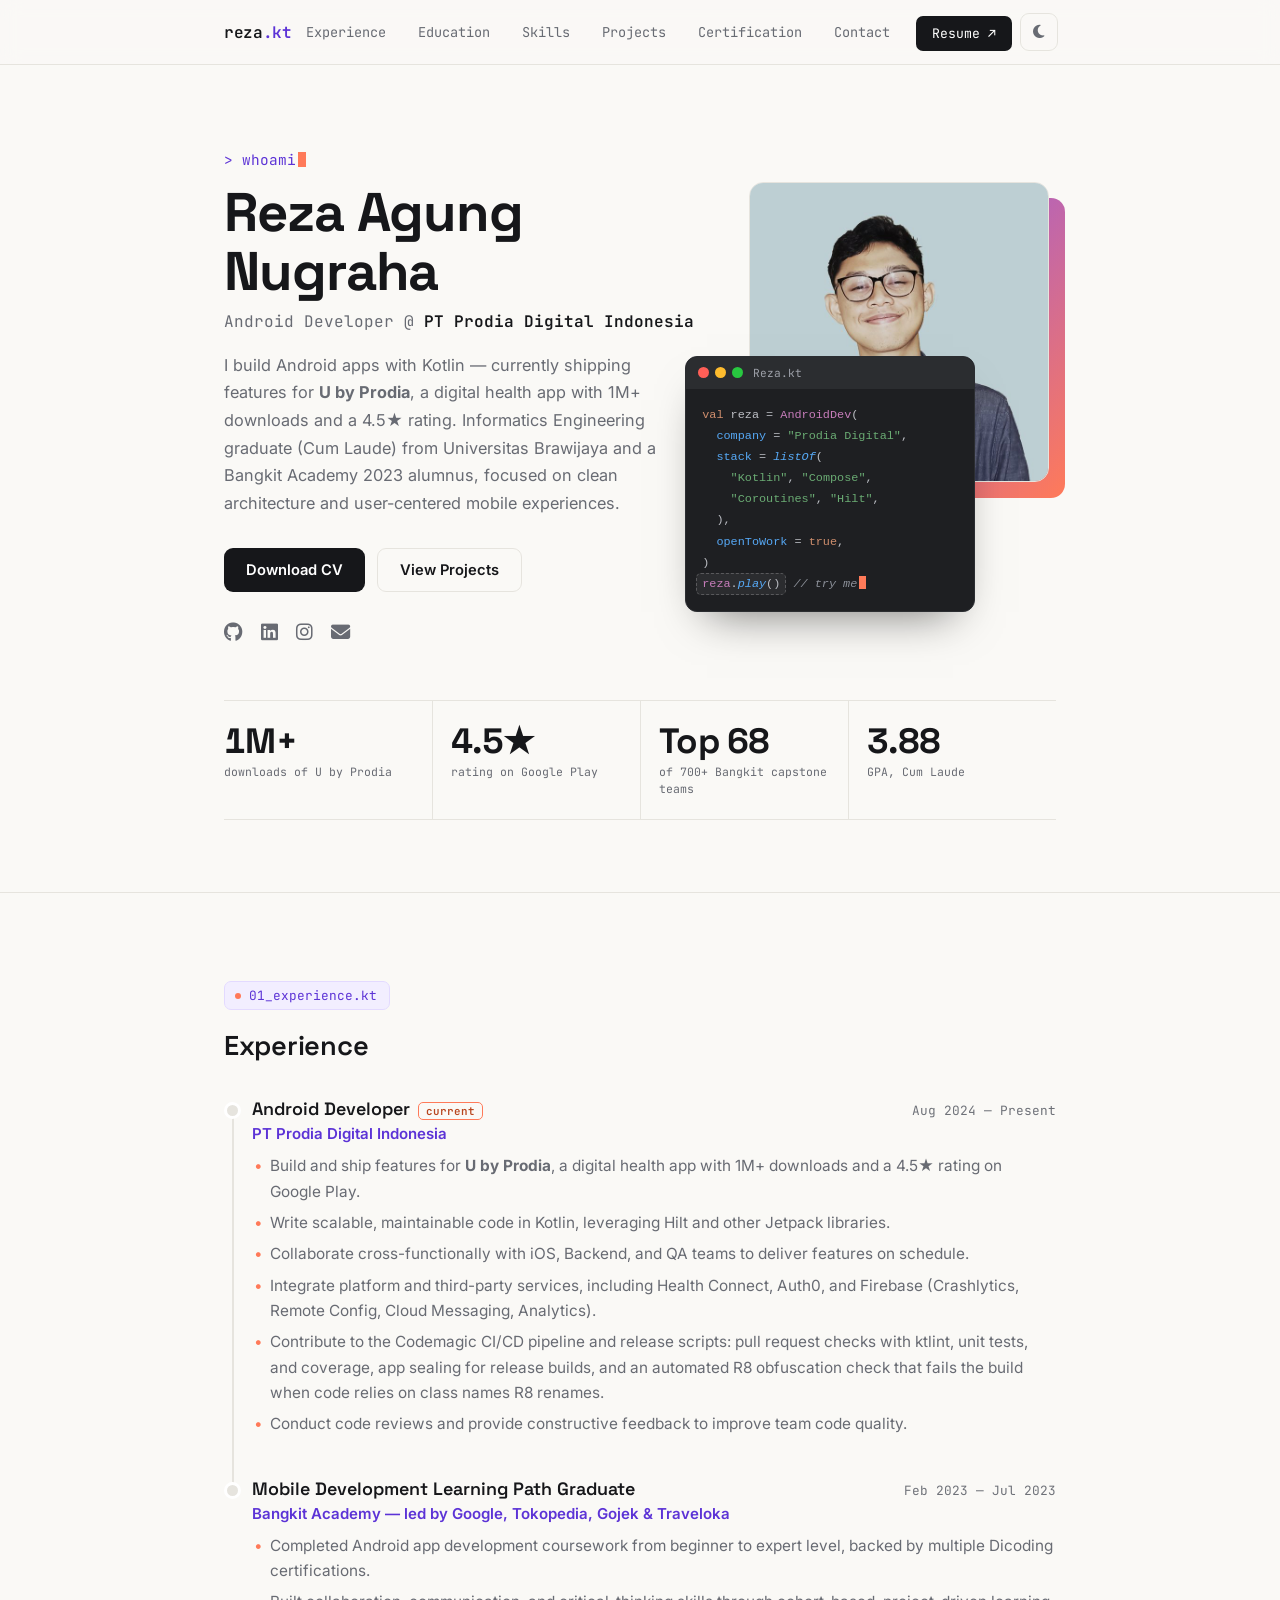
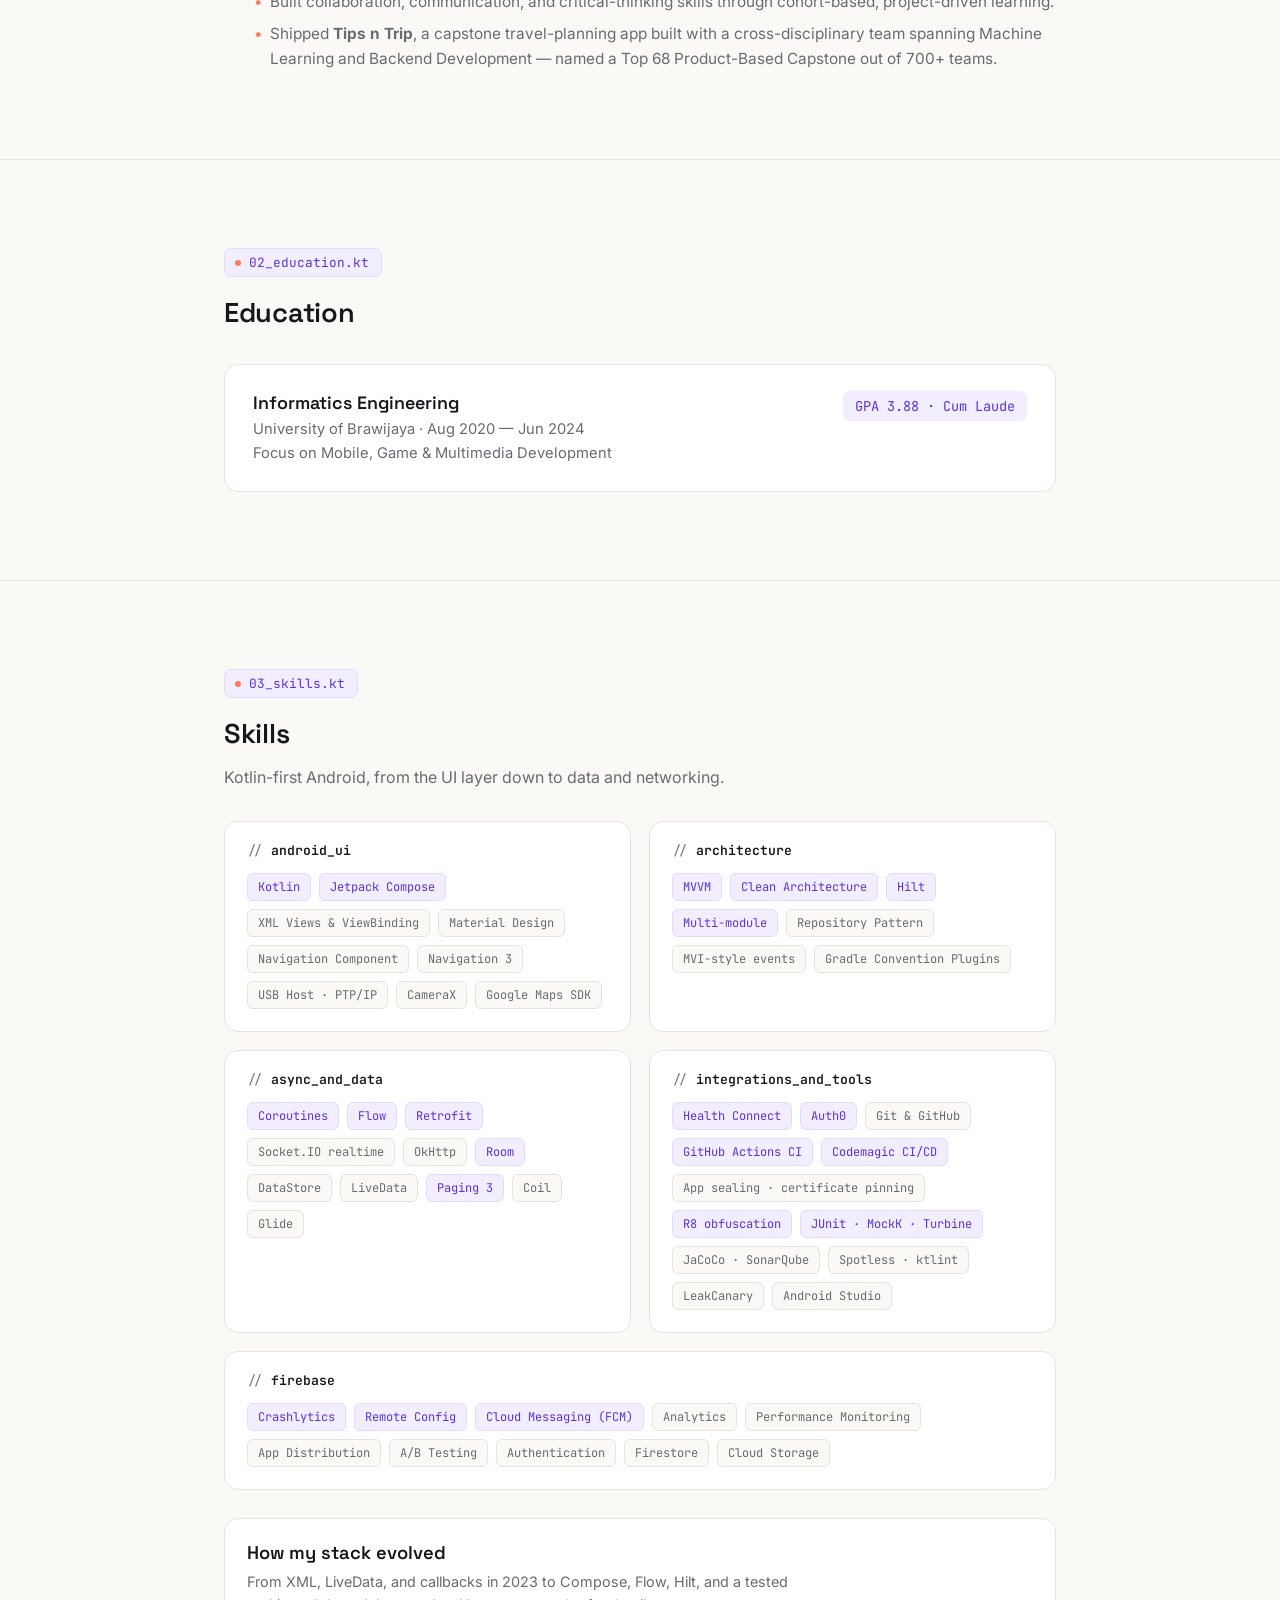
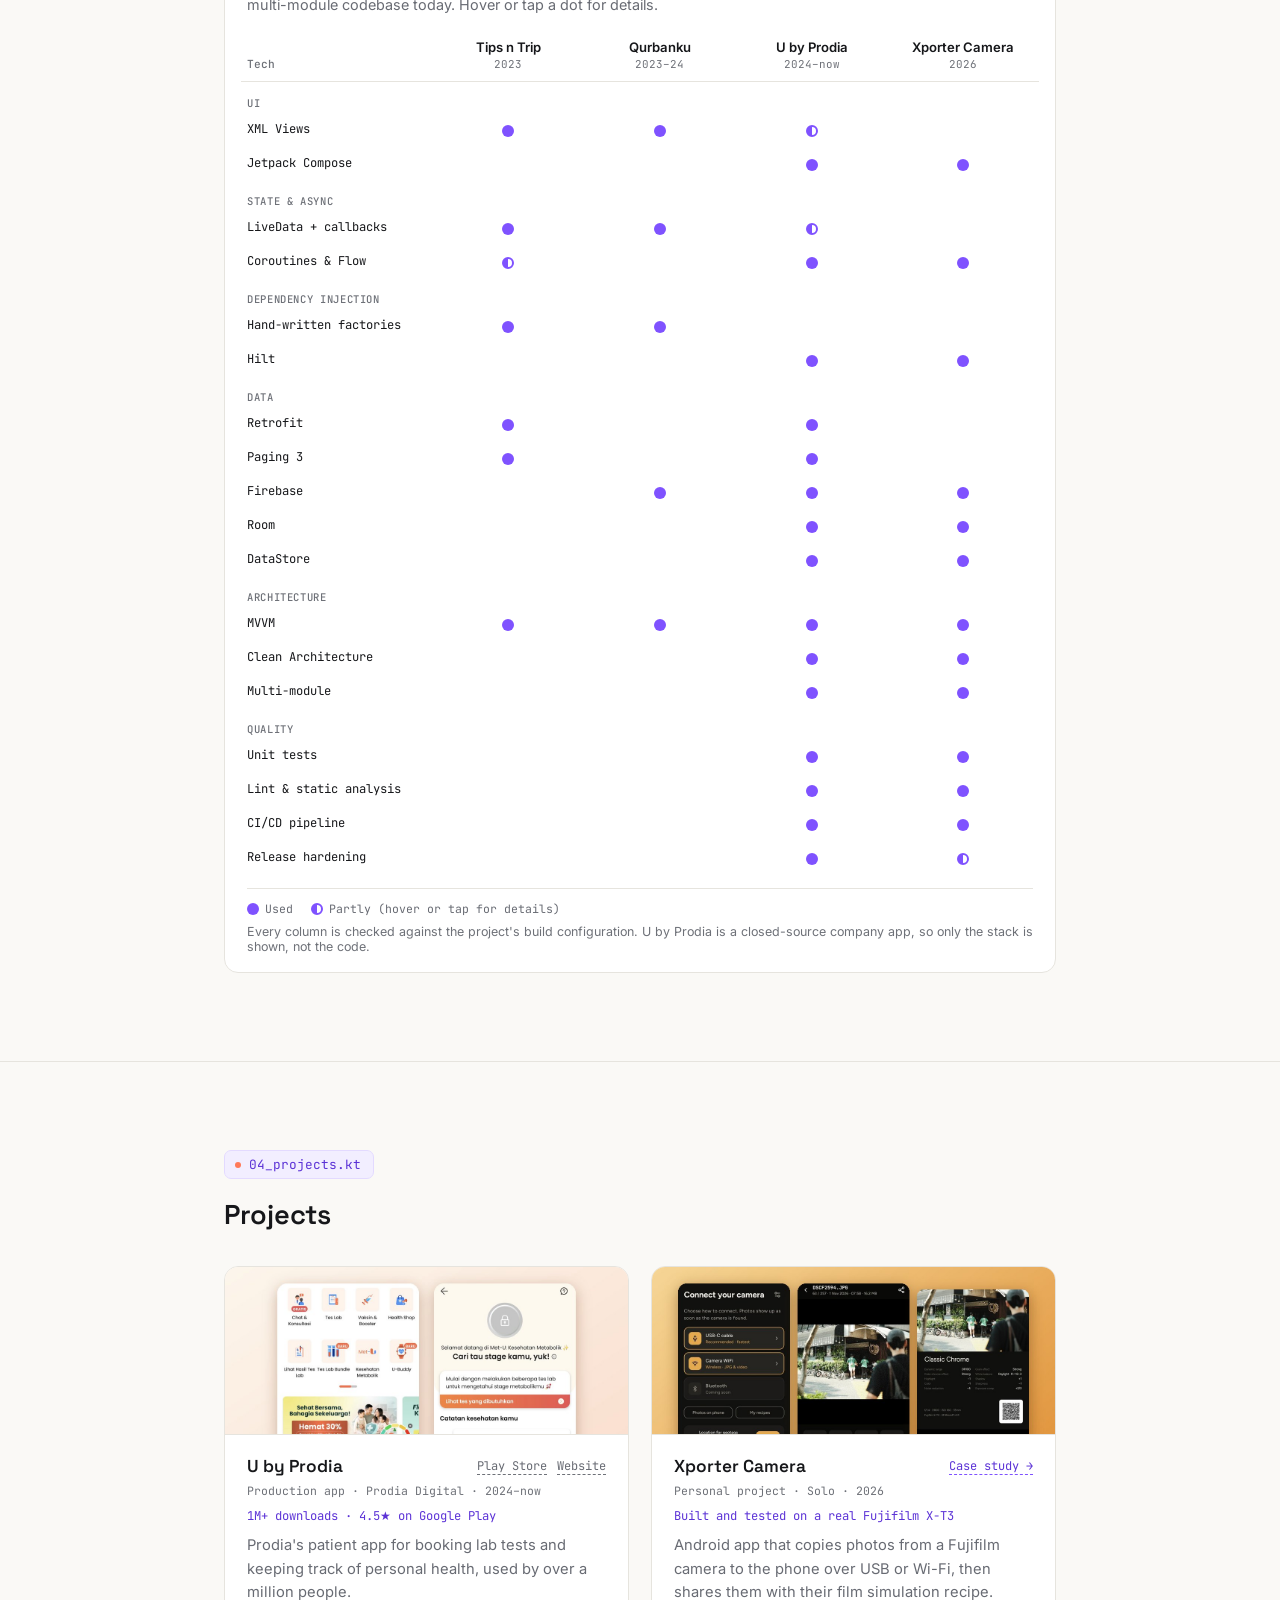
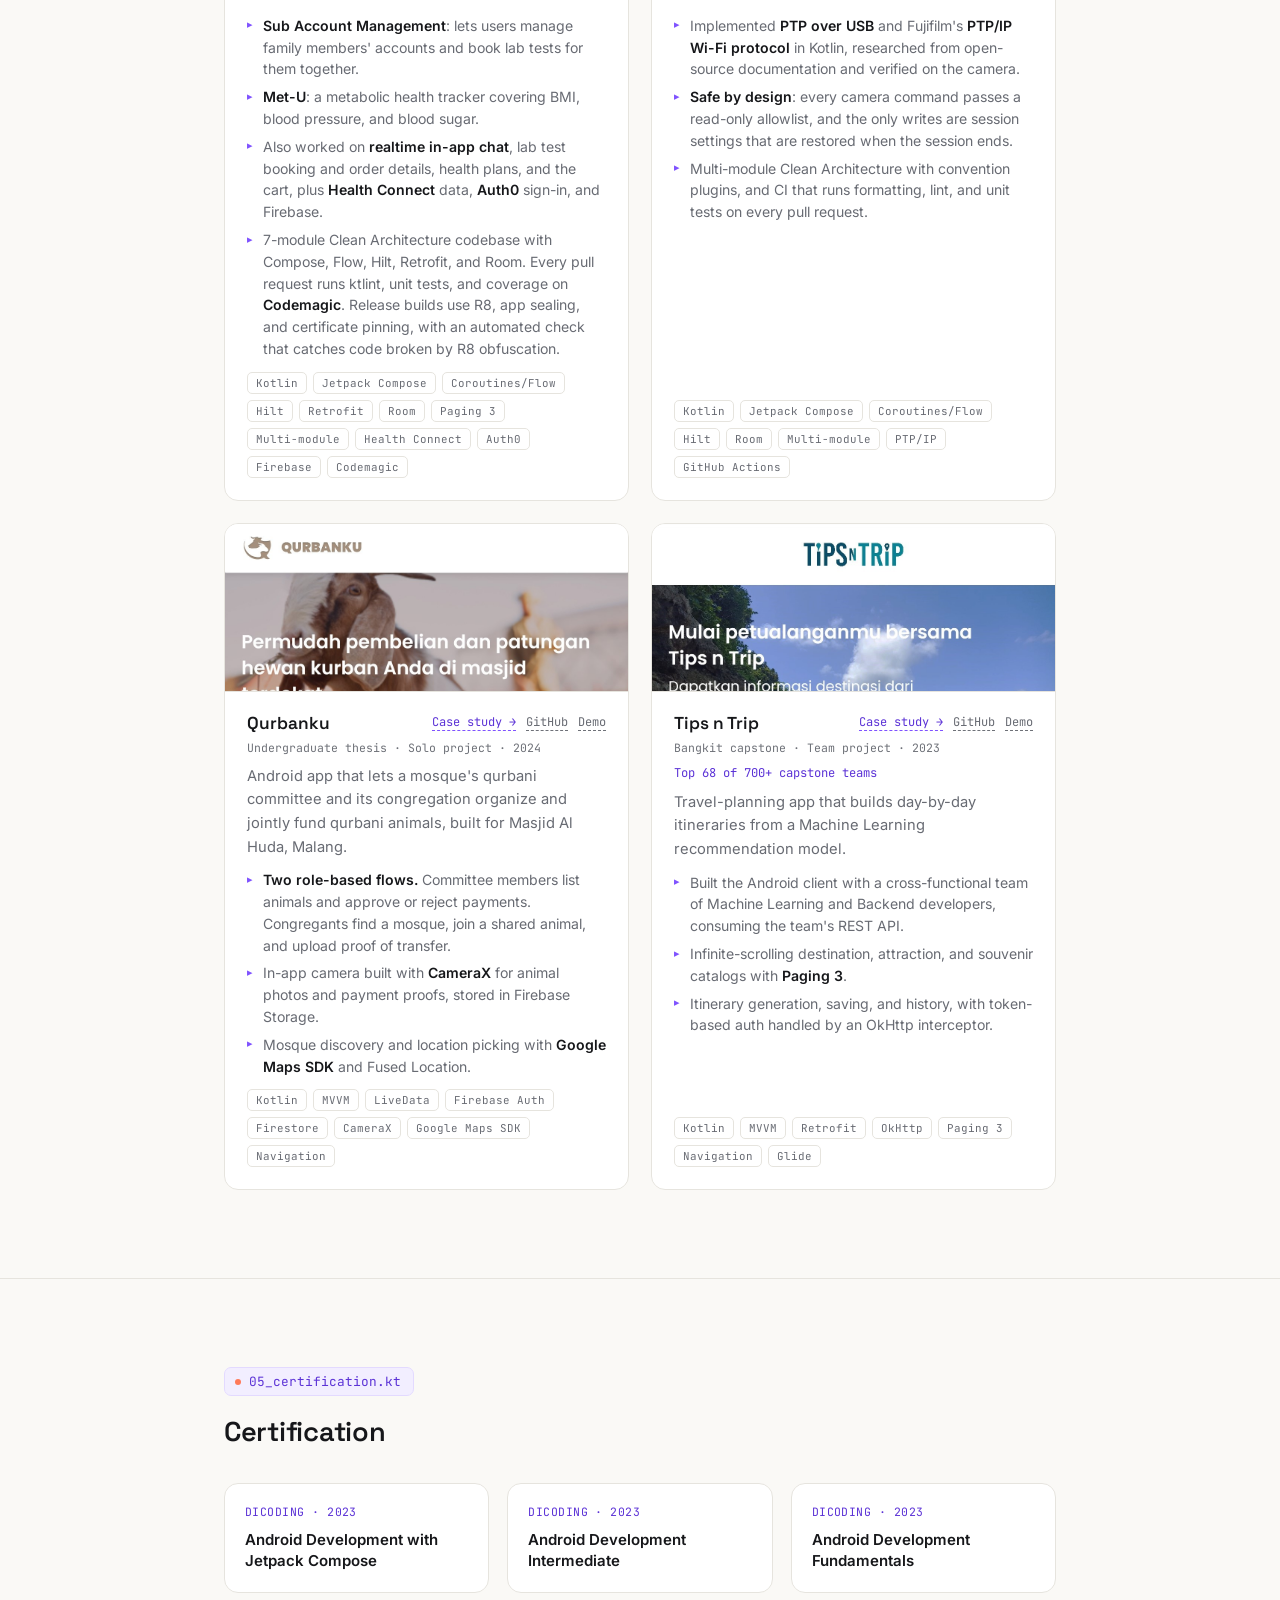
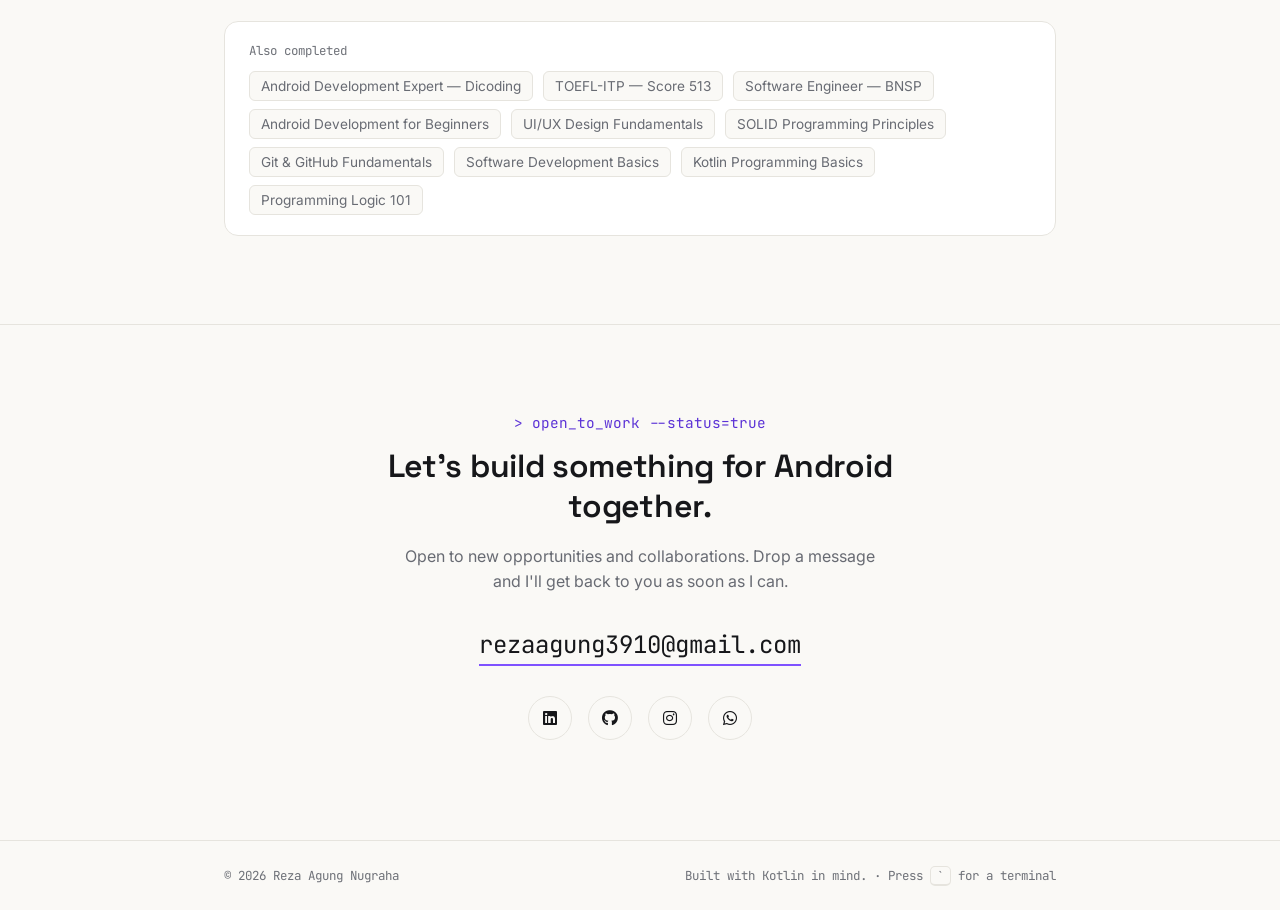
==== commit 84707612: "Fix every axe-core accessibility violation - Darken --faint to 4.6:1 (light) and lift it to 5.2:1 (d" ====
--- a/index.html
+++ b/index.html
@@ -751,7 +751,7 @@
         <span class="term-title">reza@portfolio: ~</span>
         <button class="term-close" id="termClose" type="button" aria-label="Close terminal">✕</button>
       </div>
-      <div class="term-output" role="log" aria-live="polite"></div>
+      <div class="term-output" role="log" aria-live="polite" tabindex="0" aria-label="Terminal output"></div>
       <form class="term-form" autocomplete="off">
         <label class="term-prompt" for="termInput">reza@portfolio ~ $</label>
         <input class="term-input" id="termInput" type="text" spellcheck="false" autocapitalize="off" autocorrect="off" enterkeyhint="go" placeholder="type help" />
--- a/style.css
+++ b/style.css
@@ -6,7 +6,8 @@
   --surface: #ffffff;
   --ink: #16171a;
   --muted: #686b73;
-  --faint: #9a9da4;
+  --faint: #6e7178; /* 4.6:1 on the page background (WCAG AA) */
+  --orange-text: #b8461f; /* orange for text: 5:1, the brand orange stays for shapes */
   --line: #e6e4de;
   --purple: #7f52ff;
   --purple-deep: #5c33d6;
@@ -34,7 +35,8 @@
   --surface: #1a1b1f;
   --ink: #ececef;
   --muted: #a3a6ae;
-  --faint: #7a7d85;
+  --faint: #858891;
+  --orange-text: var(--orange);
   --line: #2a2b31;
   --purple: #9b7bff;
   --purple-deep: #b8a1ff;
@@ -55,7 +57,8 @@
     --surface: #1a1b1f;
     --ink: #ececef;
     --muted: #a3a6ae;
-    --faint: #7a7d85;
+    --faint: #858891;
+  --orange-text: var(--orange);
     --line: #2a2b31;
     --purple: #9b7bff;
     --purple-deep: #b8a1ff;
@@ -201,7 +204,7 @@
 }
 
 .brand .brand-ext {
-  color: var(--purple);
+  color: var(--purple-deep);
 }
 
 .nav-list {
@@ -709,7 +712,7 @@
 .badge-current {
   font-family: var(--font-mono);
   font-size: 0.68rem;
-  color: var(--orange);
+  color: var(--orange-text);
   border: 1px solid var(--orange);
   border-radius: 5px;
   padding: 1px 7px;
@@ -1550,7 +1553,7 @@
 }
 
 .who-jemaah {
-  color: var(--orange);
+  color: var(--orange-text);
   border: 1px solid var(--orange);
 }
 
@@ -1618,7 +1621,7 @@
 }
 
 .arch-backend .arch-name {
-  color: var(--orange);
+  color: var(--orange-text);
 }
 
 .arch-arrow {
@@ -1645,7 +1648,7 @@
 .decision-num {
   font-family: var(--font-mono);
   font-size: 0.78rem;
-  color: var(--orange);
+  color: var(--orange-text);
   margin-bottom: 8px;
 }
 
@@ -1920,17 +1923,26 @@
   display: flex;
   flex-direction: column;
   justify-content: center;
-  opacity: 0.32;
-  transition: opacity 0.4s ease;
+}
+
+/* Inactive steps are dimmed with colour, not opacity, so they keep readable contrast */
+.story-step h3,
+.story-step p {
+  transition: color 0.4s ease;
+}
+
+@media screen and (min-width: 861px) {
+  .story-step:not(.is-active) h3,
+  .story-step:not(.is-active) p {
+    color: var(--faint) !important;
+  }
 }
 
 .story-step:first-child {
   min-height: 56vh;
 }
 
-.story-step.is-active {
-  opacity: 1;
-}
+
 
 .story-step h3 {
   font-family: var(--font-display);
@@ -2091,7 +2103,8 @@
 
 @media (prefers-reduced-motion: reduce) {
   .story-shot,
-  .story-step,
+  .story-step h3,
+  .story-step p,
   .bar {
     transition: none;
   }
@@ -2558,7 +2571,7 @@
 }
 
 .kt-btn-primary {
-  color: #ffffff;
+  color: var(--on-ink); /* white on purple in light, near-black on light purple in dark */
   background: var(--purple);
   border-color: var(--purple);
 }
@@ -2595,7 +2608,7 @@
 }
 
 .code-body .c {
-  color: #7a7e85;
+  color: #8c9099;
   font-style: italic;
 }
 
@@ -3033,7 +3046,7 @@
 }
 
 .term-input::placeholder {
-  color: #5c6068;
+  color: #80848d;
 }
 
 @media screen and (max-width: 620px) {
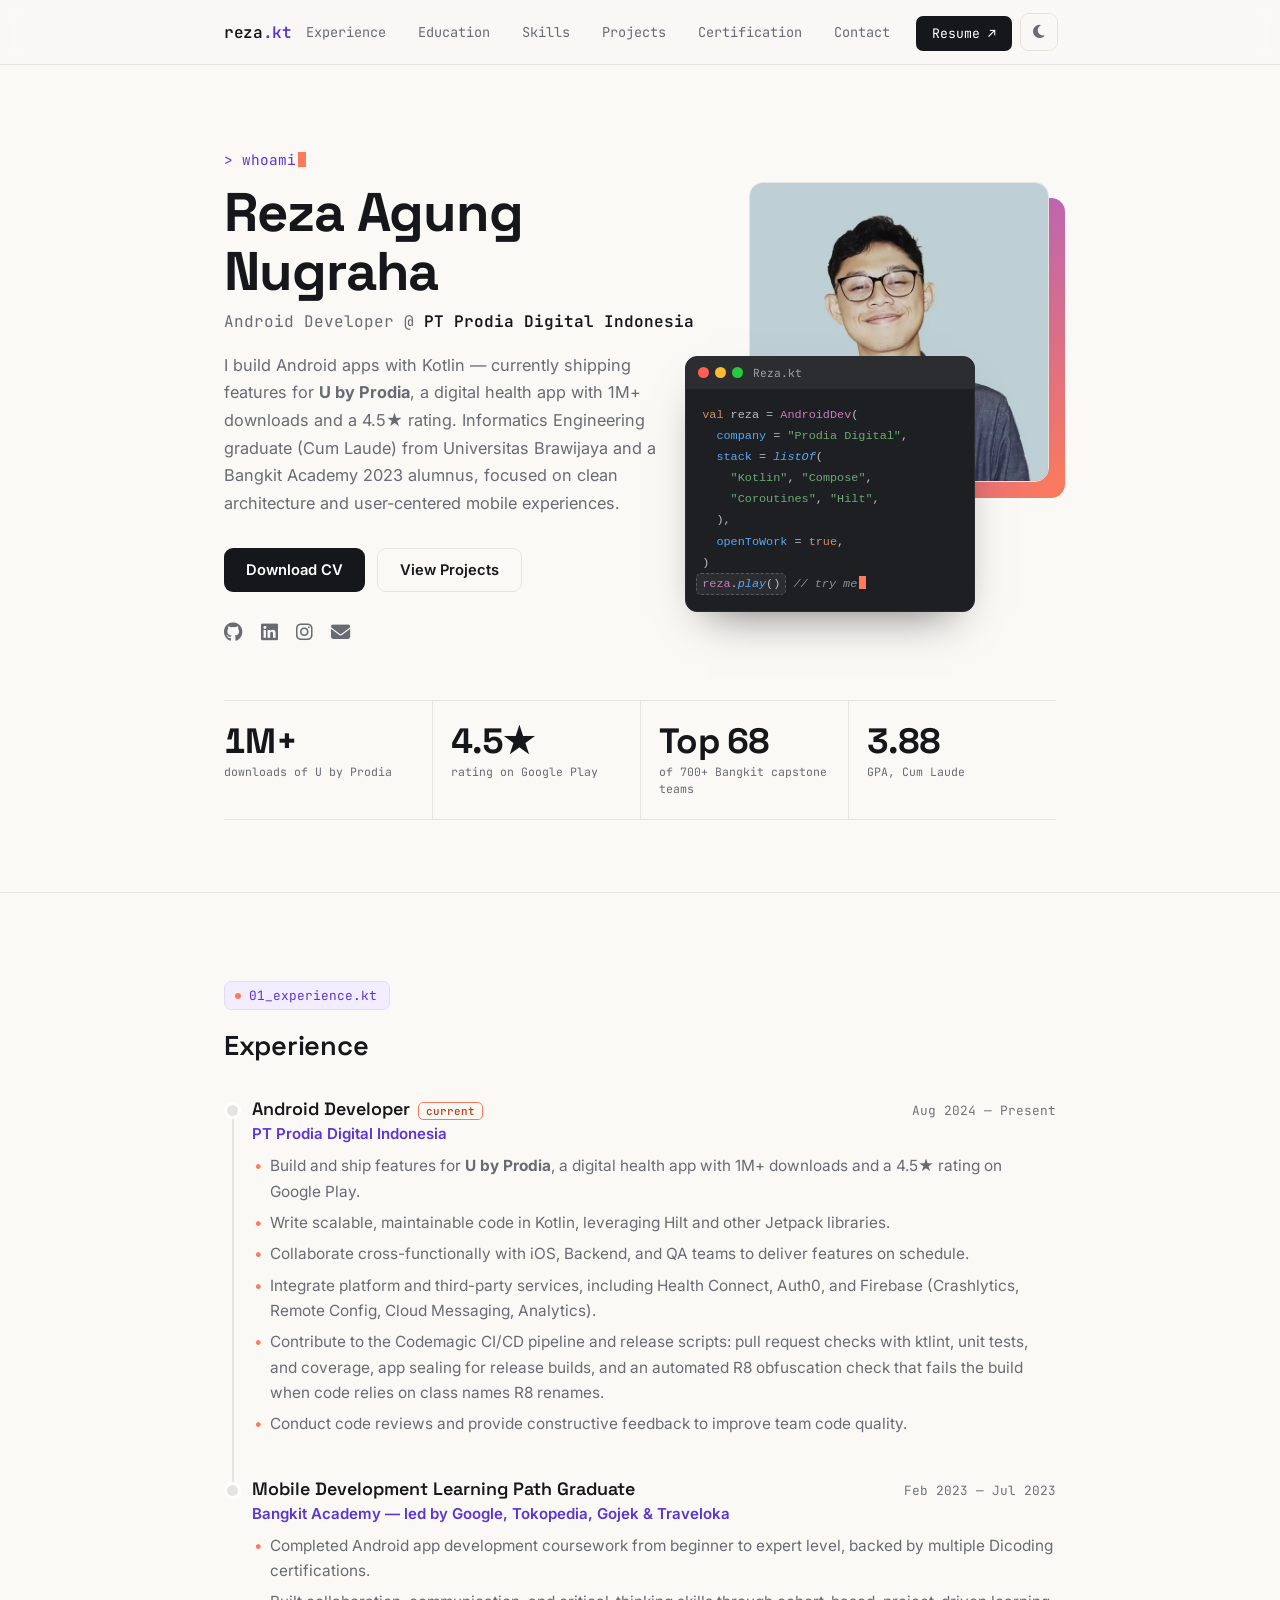
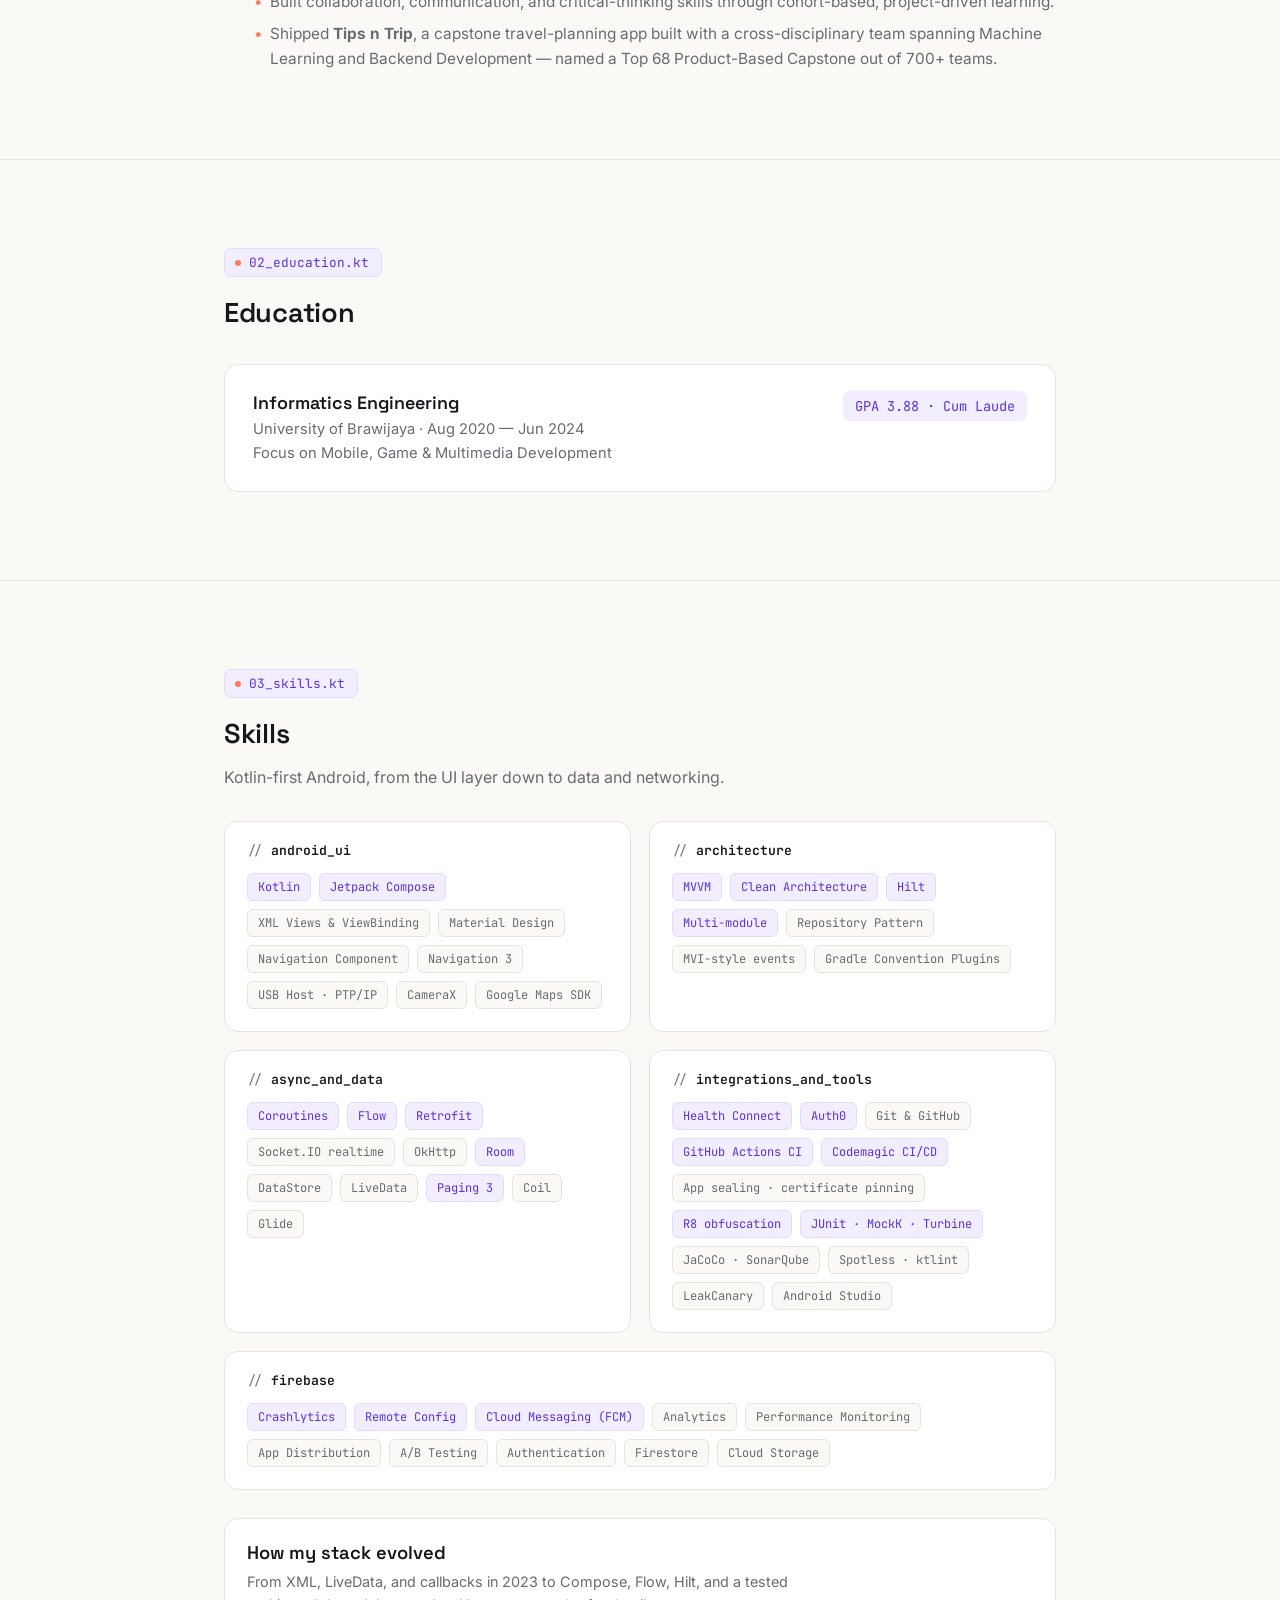
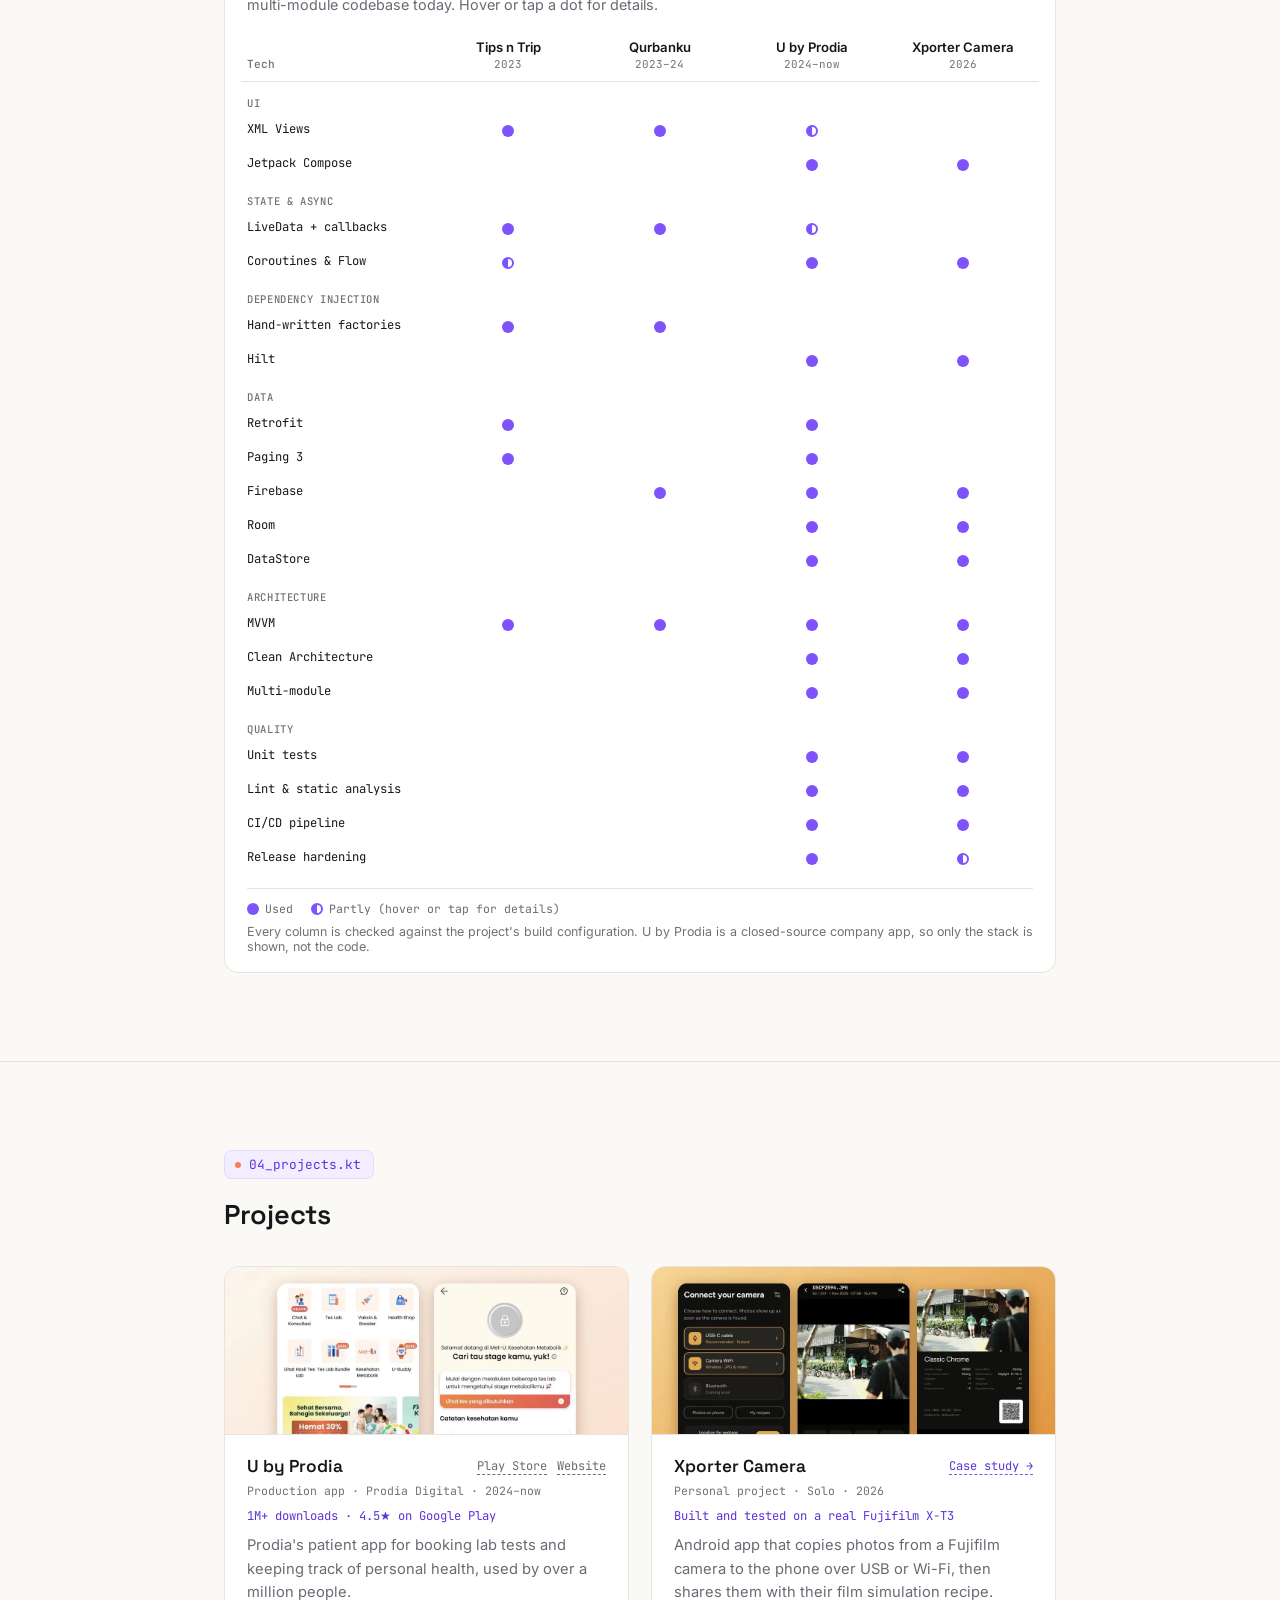
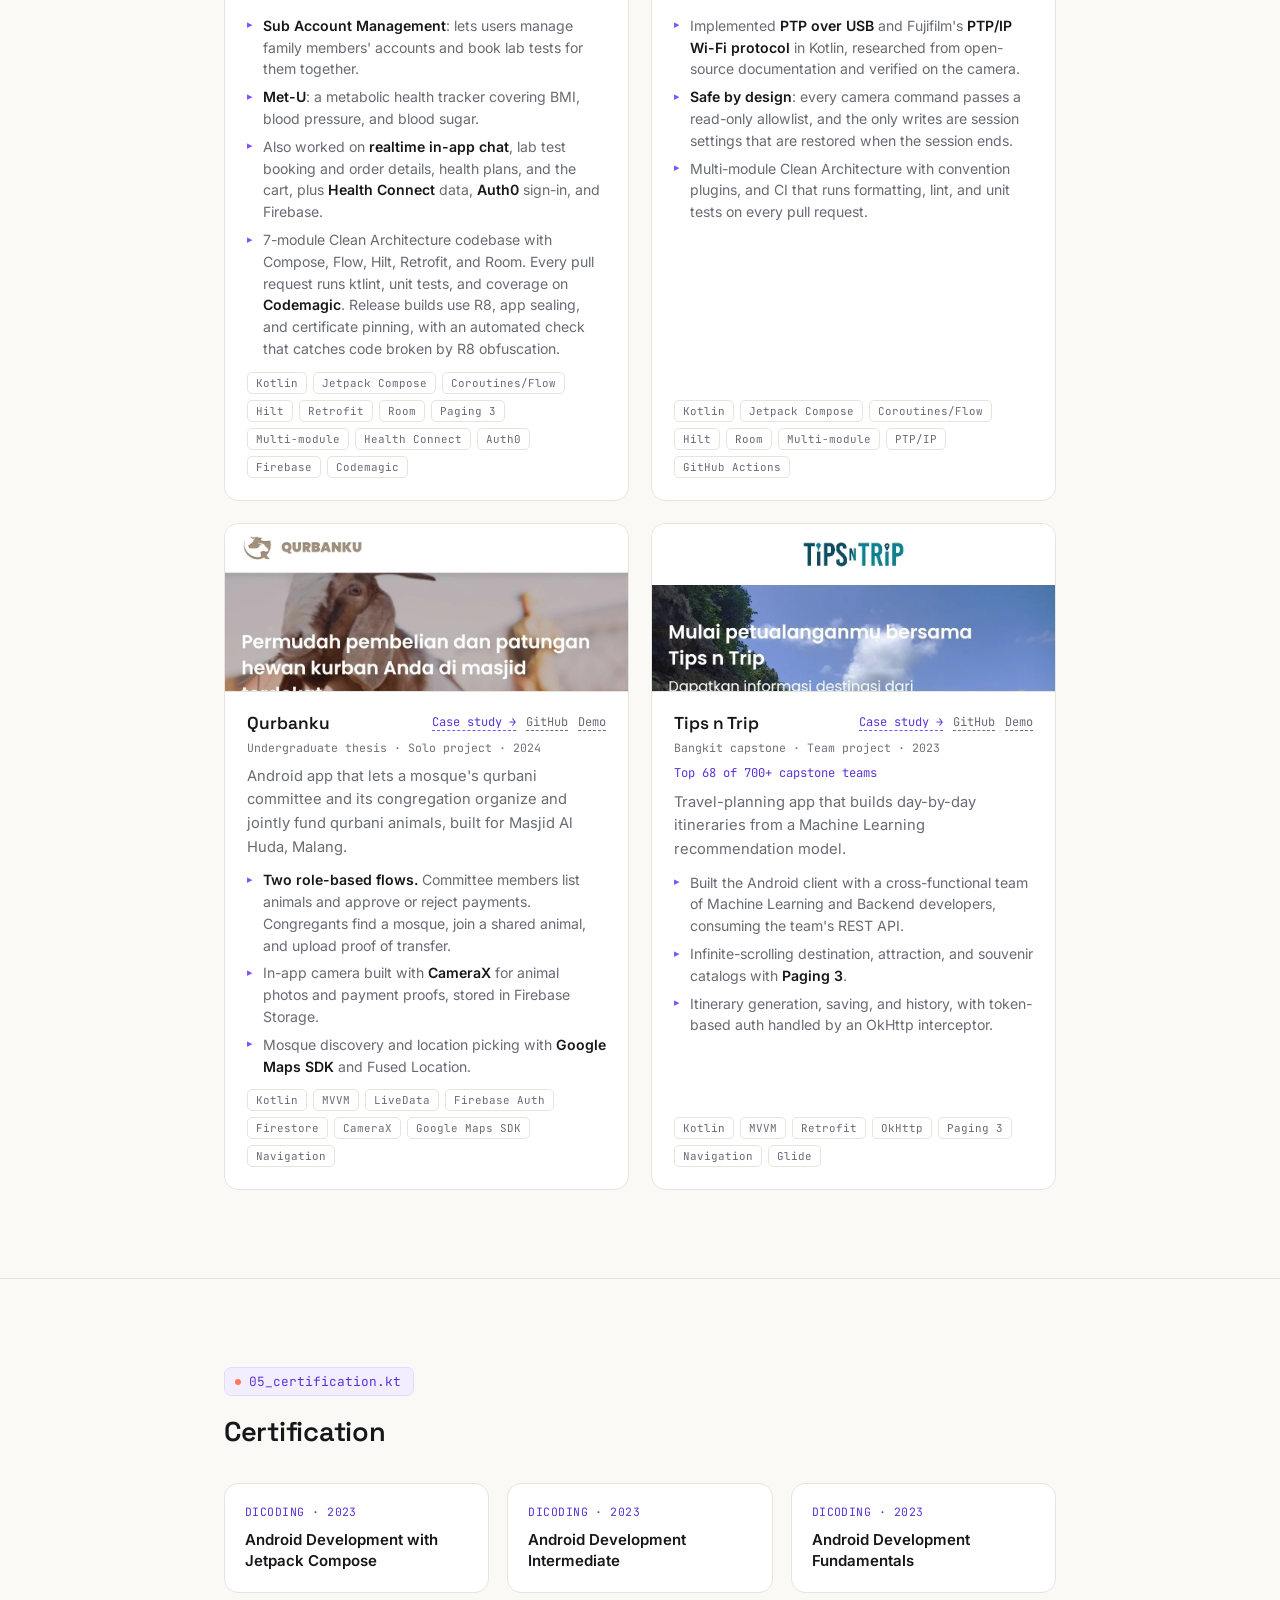
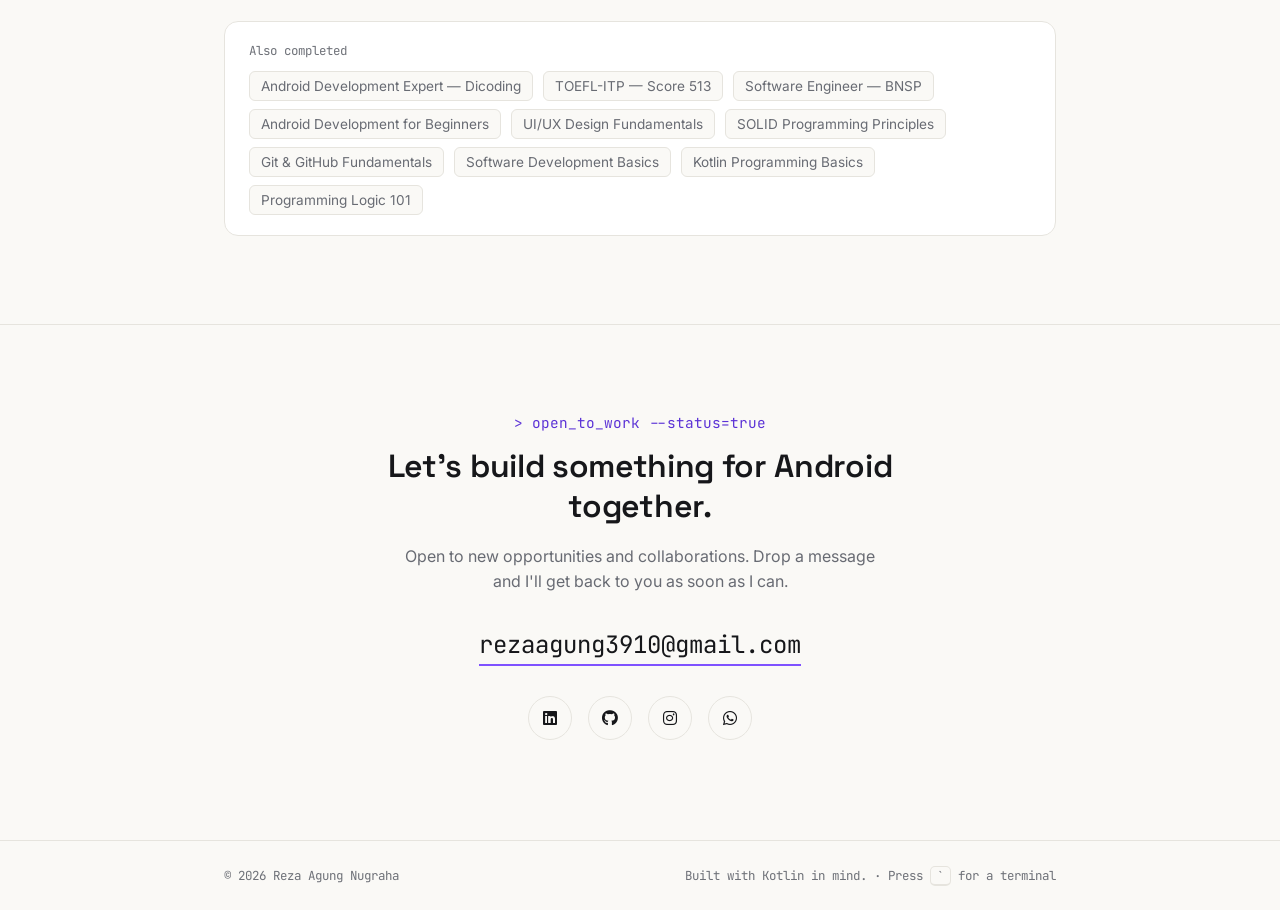
==== commit 75732314: "Add structured data, sitemap, and lighter images and fonts - JSON-LD Person (job, employer, universi" ====
--- a/index.html
+++ b/index.html
@@ -26,6 +26,42 @@
     <meta name="twitter:card" content="summary" />
 
     <link rel="icon" href="favicon.svg" type="image/svg+xml" />
+
+    <!-- Structured data: who this site is about -->
+    <script type="application/ld+json">
+    {
+      "@context": "https://schema.org",
+      "@type": "Person",
+      "name": "Reza Agung Nugraha",
+      "jobTitle": "Android Developer",
+      "url": "https://rezaagung1101.github.io/",
+      "image": "https://rezaagung1101.github.io/assets/profile_image.jpg",
+      "worksFor": {
+        "@type": "Organization",
+        "name": "PT Prodia Digital Indonesia",
+        "url": "https://prodiadigital.com/en"
+      },
+      "alumniOf": {
+        "@type": "CollegeOrUniversity",
+        "name": "Universitas Brawijaya"
+      },
+      "knowsAbout": [
+        "Android",
+        "Kotlin",
+        "Jetpack Compose",
+        "Kotlin Coroutines",
+        "Hilt",
+        "Clean Architecture",
+        "Firebase",
+        "Health Connect"
+      ],
+      "sameAs": [
+        "https://github.com/rezaagung1101",
+        "https://www.linkedin.com/in/rezaagn2/",
+        "https://www.instagram.com/rezaa.agn/"
+      ]
+    }
+    </script>
 
     <!-- Apply saved / system theme before first paint to avoid a flash -->
     <script>
@@ -73,6 +109,10 @@
         });
       })();
     </script>
+    <!-- Fonts: linked from HTML (not @import in CSS) so they start downloading right away -->
+    <link rel="preconnect" href="https://fonts.googleapis.com" />
+    <link rel="preconnect" href="https://fonts.gstatic.com" crossorigin />
+    <link rel="stylesheet" href="https://fonts.googleapis.com/css2?family=Space+Grotesk:wght@500;600;700&amp;family=Inter:wght@400;500;600;700&amp;family=JetBrains+Mono:wght@400;500;600&amp;display=swap" />
     <link rel="stylesheet" href="style.css" />
     <link
       rel="stylesheet"
@@ -146,7 +186,10 @@
           </div>
           <div class="hero-visual">
             <div class="photo-frame reveal">
-              <img src="assets/profile_image.jpg" alt="Reza Agung Nugraha" width="640" height="640" />
+              <picture>
+                <source type="image/webp" srcset="assets/profile_image.webp" />
+                <img src="assets/profile_image.jpg" alt="Reza Agung Nugraha" width="640" height="640" />
+              </picture>
             </div>
             <figure class="code-card reveal" aria-label="Kotlin snippet describing Reza">
               <div class="code-bar">
@@ -526,7 +569,10 @@
           <div class="project-grid">
             <article class="project-card reveal">
               <div class="project-media">
-                <img src="assets/uprodia.jpg" alt="U by Prodia app: home feature menu and the Met-U metabolic health screen" width="1080" height="480" loading="lazy" decoding="async" />
+                <picture>
+                  <source type="image/webp" srcset="assets/uprodia.webp" />
+                  <img src="assets/uprodia.jpg" alt="U by Prodia app: home feature menu and the Met-U metabolic health screen" width="1080" height="480" loading="lazy" decoding="async" />
+                </picture>
               </div>
               <div class="project-body">
                 <div class="project-top">
@@ -567,7 +613,10 @@
 
             <article class="project-card reveal">
               <div class="project-media vt vt-cover" style="--vt: cover-xporter">
-                <img src="assets/xporter.jpg" alt="Xporter Camera: the connect screen, a photo's detail, and a shared film recipe card" width="1080" height="480" loading="lazy" decoding="async" />
+                <picture>
+                  <source type="image/webp" srcset="assets/xporter.webp" />
+                  <img src="assets/xporter.jpg" alt="Xporter Camera: the connect screen, a photo's detail, and a shared film recipe card" width="1080" height="480" loading="lazy" decoding="async" />
+                </picture>
               </div>
               <div class="project-body">
                 <div class="project-top">
@@ -602,7 +651,10 @@
 
             <article class="project-card reveal">
               <div class="project-media vt vt-cover" style="--vt: cover-qurbanku">
-                <img src="assets/qurbanku1.jpg" alt="Qurbanku app screenshot" width="1080" height="925" loading="lazy" decoding="async" />
+                <picture>
+                  <source type="image/webp" srcset="assets/qurbanku1.webp" />
+                  <img src="assets/qurbanku1.jpg" alt="Qurbanku app screenshot" width="1080" height="925" loading="lazy" decoding="async" />
+                </picture>
               </div>
               <div class="project-body">
                 <div class="project-top">
@@ -638,7 +690,10 @@
 
             <article class="project-card reveal">
               <div class="project-media vt vt-cover" style="--vt: cover-tipsntrip">
-                <img src="assets/tipsntrip.jpg" alt="Tips n Trip app screenshot" width="1080" height="695" loading="lazy" decoding="async" />
+                <picture>
+                  <source type="image/webp" srcset="assets/tipsntrip.webp" />
+                  <img src="assets/tipsntrip.jpg" alt="Tips n Trip app screenshot" width="1080" height="695" loading="lazy" decoding="async" />
+                </picture>
               </div>
               <div class="project-body">
                 <div class="project-top">
--- a/style.css
+++ b/style.css
@@ -1,5 +1,3 @@
-@import url("https://fonts.googleapis.com/css2?family=Space+Grotesk:wght@500;600;700&family=Inter:wght@400;500;600;700&family=JetBrains+Mono:wght@400;500;600&display=swap");
-
 /* ============ Tokens ============ */
 :root {
   --bg: #faf9f6;
@@ -3089,3 +3087,8 @@
     display: inline;
   }
 }
+
+/* <picture> only picks the WebP/JPG source; layout keeps targeting the <img> as before */
+picture {
+  display: contents;
+}
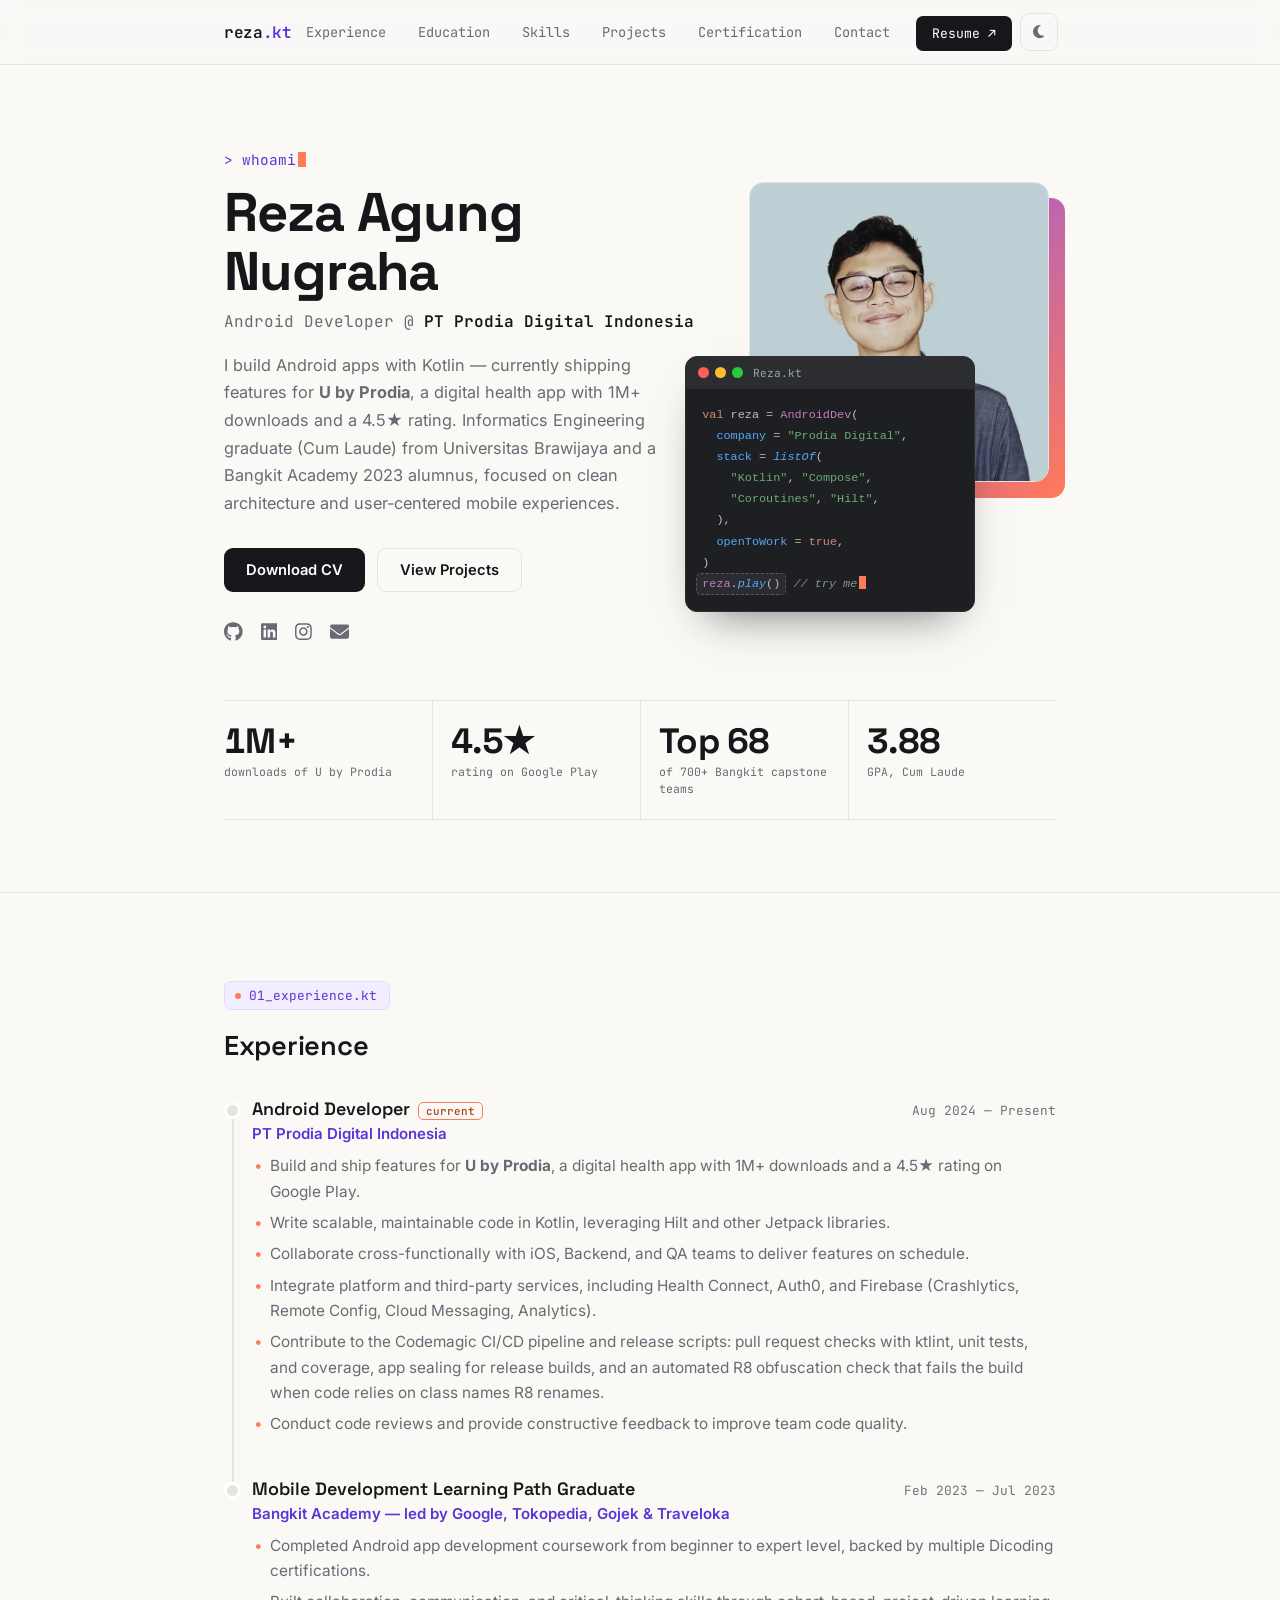
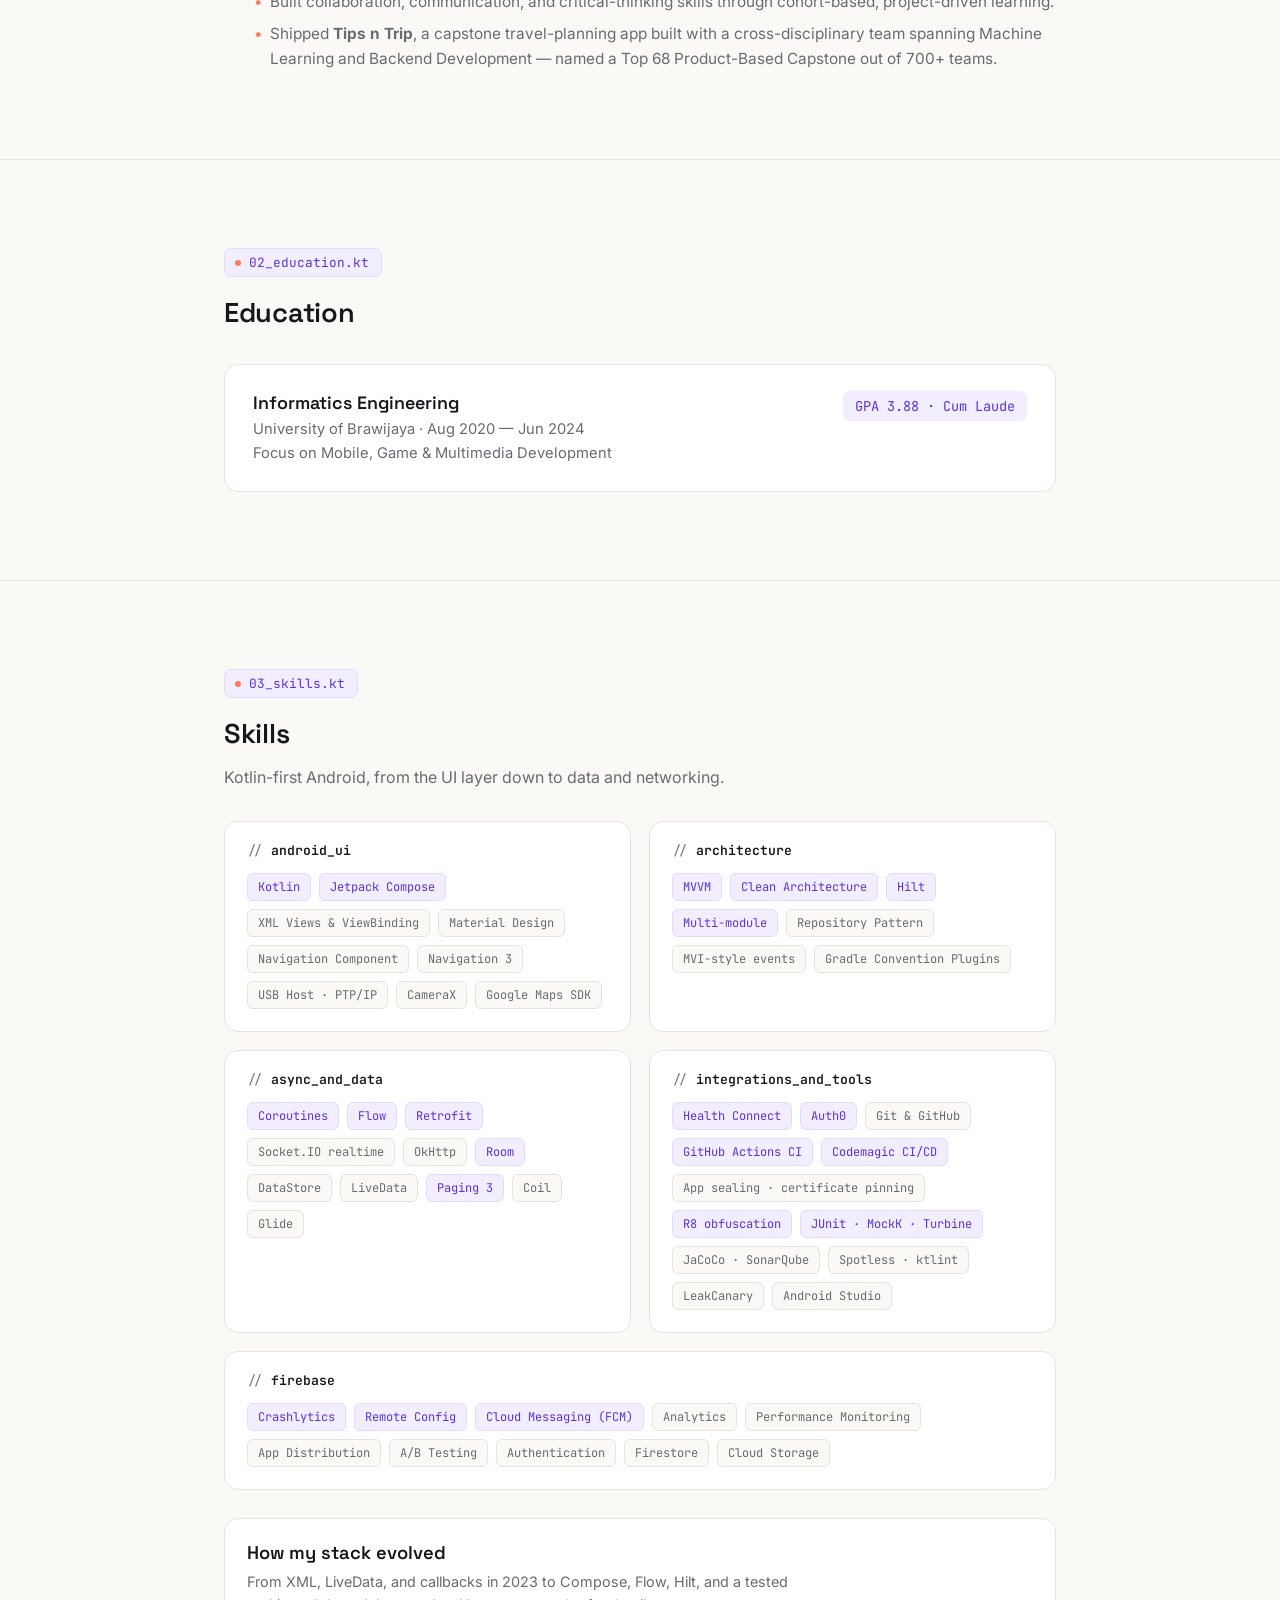
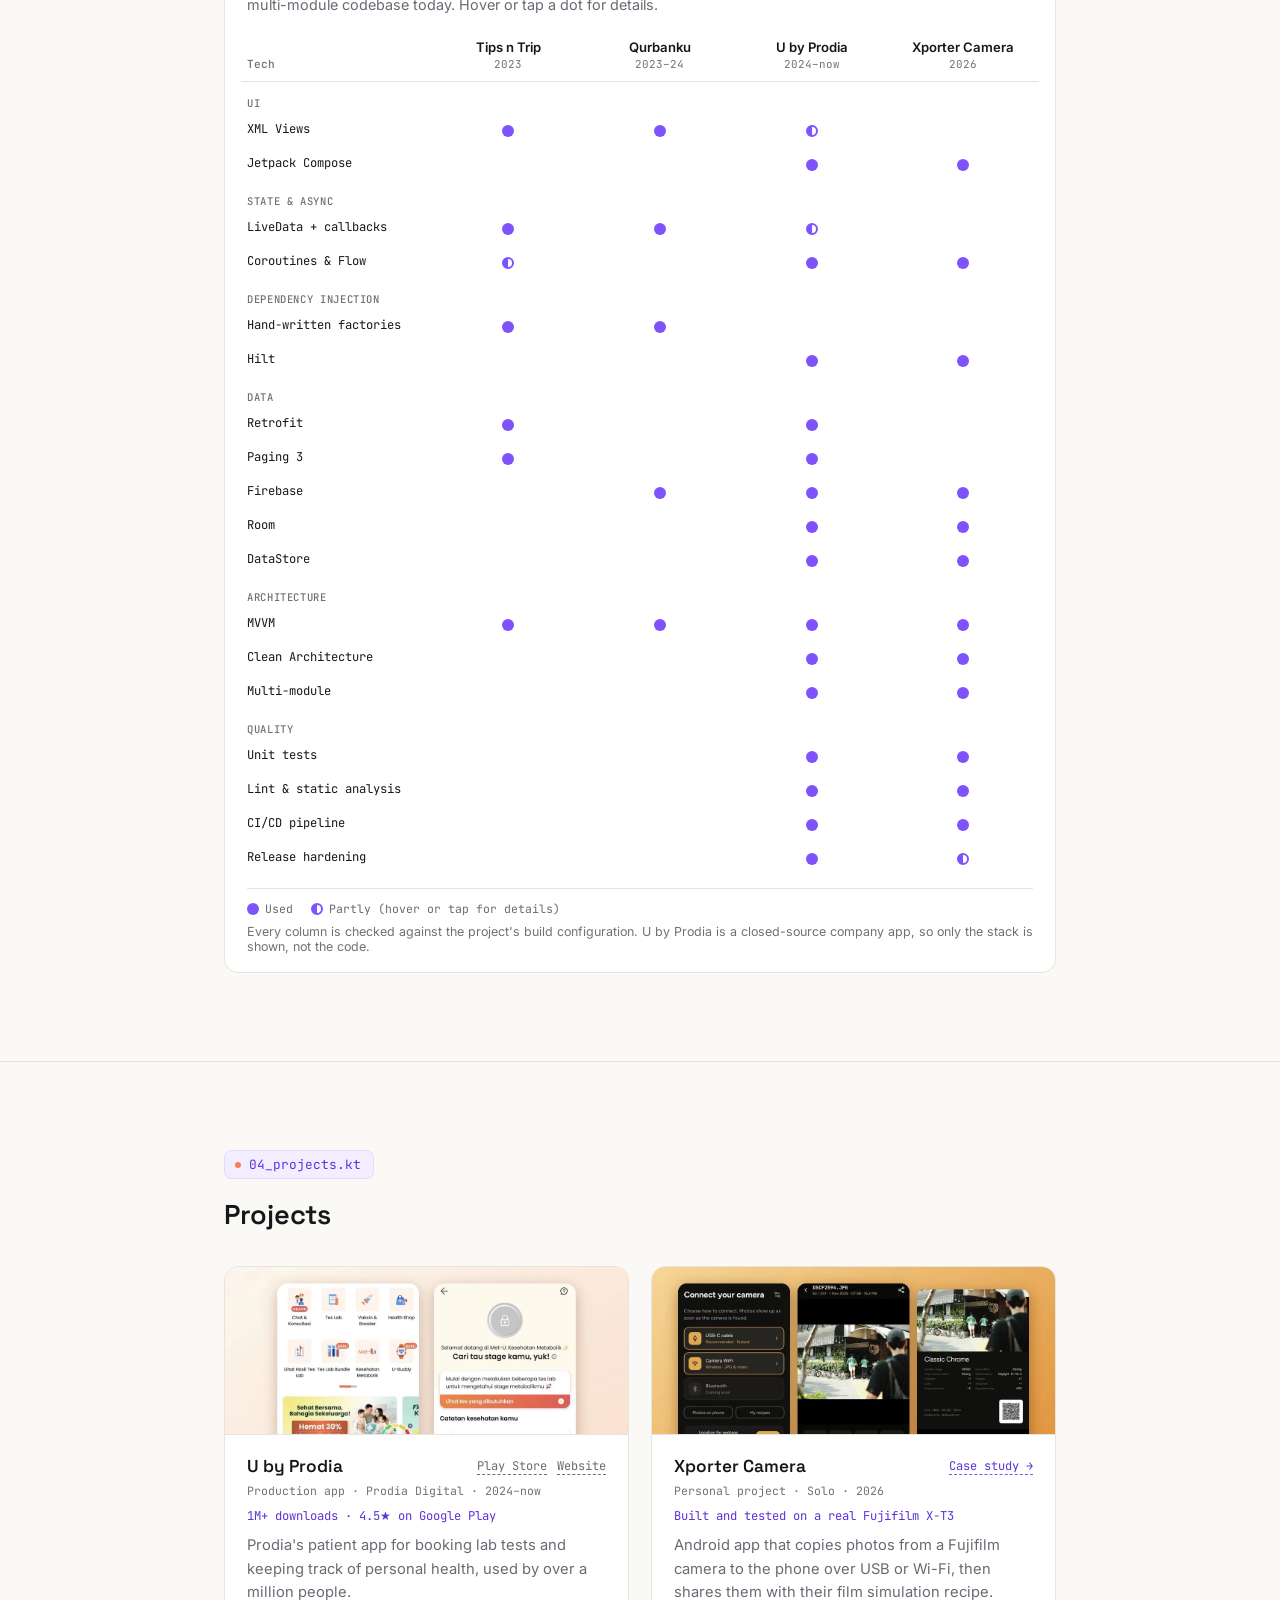
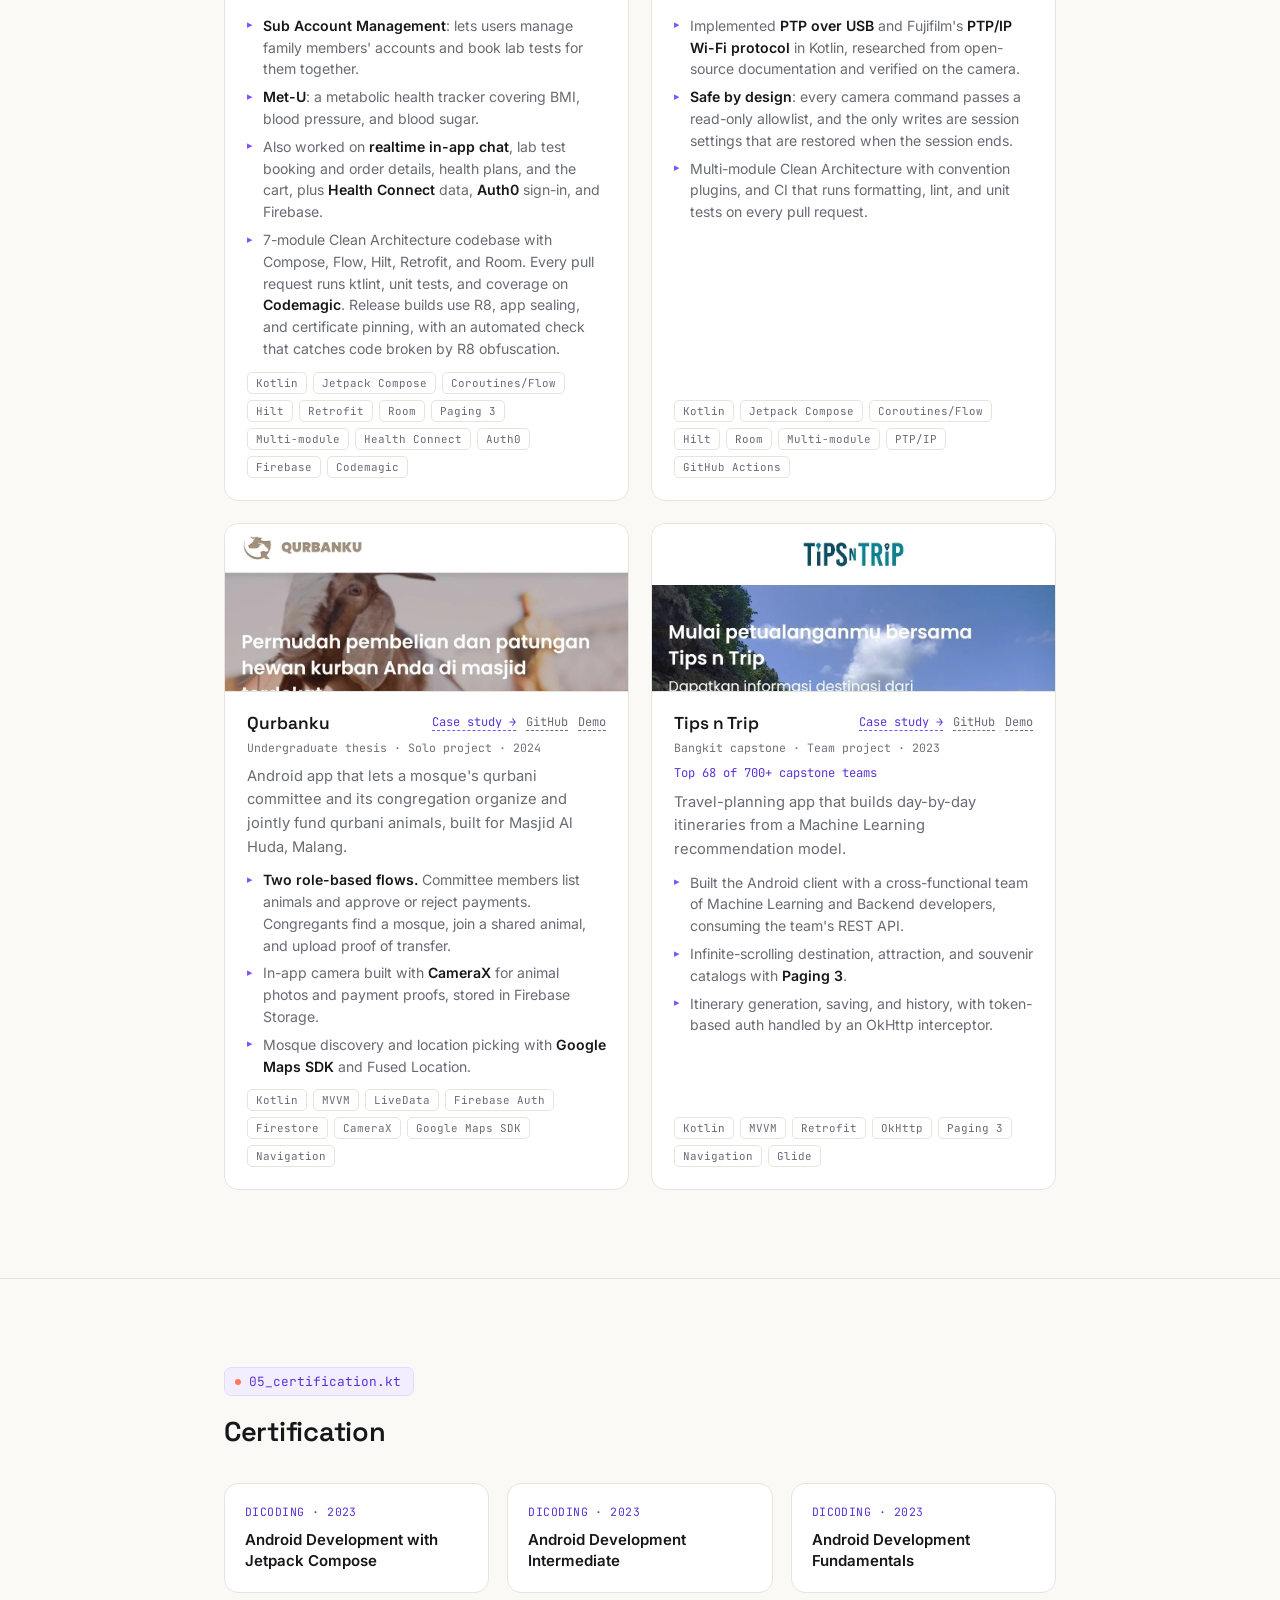
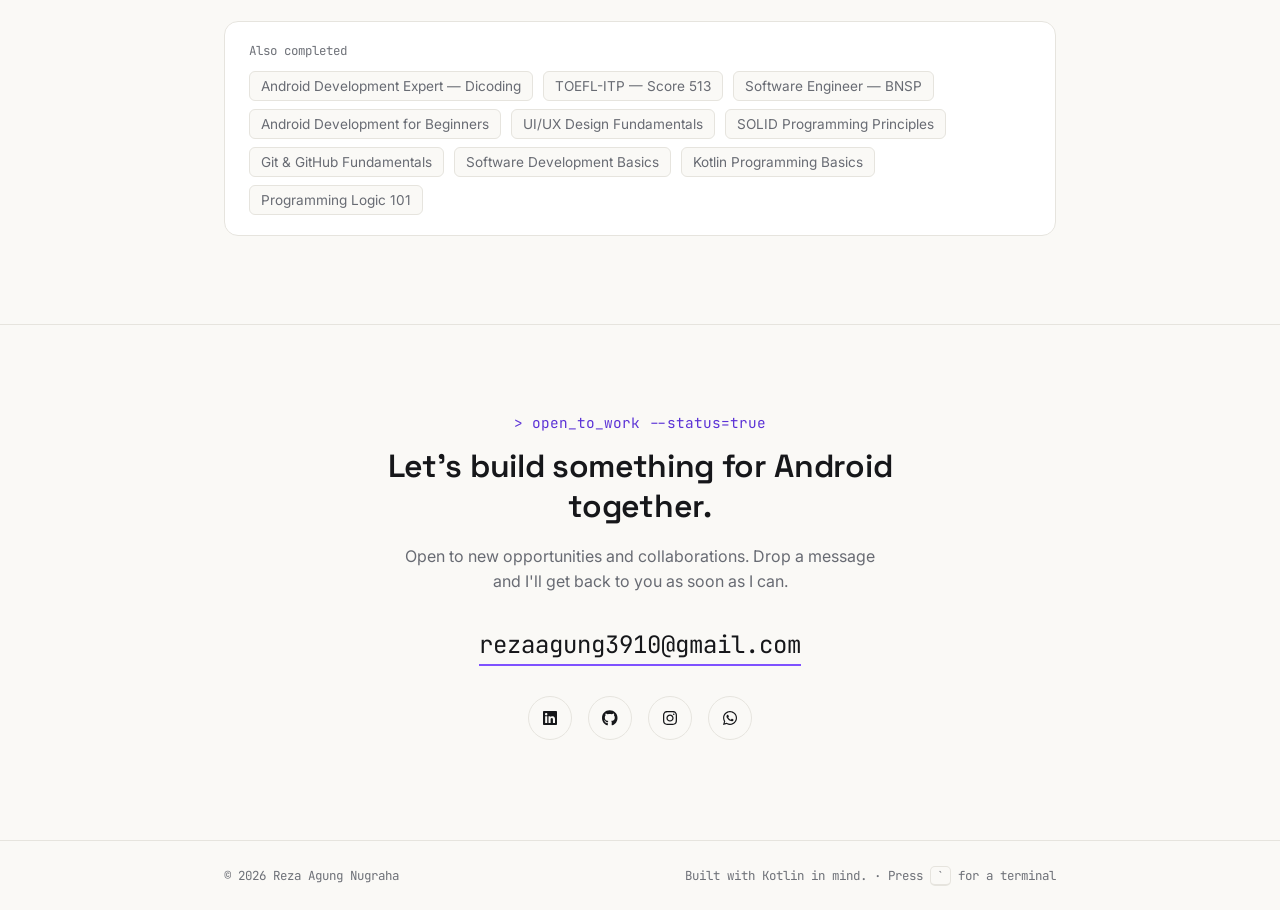
==== commit 7a29cb12: "Replace the Font Awesome CDN with inline SVG icons The 19 icons (social links, theme toggle, demo an" ====
--- a/index.html
+++ b/index.html
@@ -114,12 +114,7 @@
     <link rel="preconnect" href="https://fonts.gstatic.com" crossorigin />
     <link rel="stylesheet" href="https://fonts.googleapis.com/css2?family=Space+Grotesk:wght@500;600;700&amp;family=Inter:wght@400;500;600;700&amp;family=JetBrains+Mono:wght@400;500;600&amp;display=swap" />
     <link rel="stylesheet" href="style.css" />
-    <link
-      rel="stylesheet"
-      href="https://cdnjs.cloudflare.com/ajax/libs/font-awesome/6.5.2/css/all.min.css"
-      crossorigin="anonymous"
-      referrerpolicy="no-referrer"
-    />
+    <!-- Icons: Font Awesome Free 6.5.2 by @fontawesome, https://fontawesome.com (CC BY 4.0), inlined as SVG -->
   </head>
   <body>
     <a class="skip-link" href="#main">Skip to content</a>
@@ -138,7 +133,7 @@
         </ul>
         <div class="nav-tools">
           <button class="theme-toggle" id="themeToggle" type="button" aria-label="Switch to dark mode">
-            <i class="fa-solid fa-moon" aria-hidden="true"></i>
+            <svg class="icon icon-moon" viewBox="0 0 384 512" aria-hidden="true" focusable="false"><path d="M223.5 32C100 32 0 132.3 0 256S100 480 223.5 480c60.6 0 115.5-24.2 155.8-63.4c5-4.9 6.3-12.5 3.1-18.7s-10.1-9.7-17-8.5c-9.8 1.7-19.8 2.6-30.1 2.6c-96.9 0-175.5-78.8-175.5-176c0-65.8 36-123.1 89.3-153.3c6.1-3.5 9.2-10.5 7.7-17.3s-7.3-11.9-14.3-12.5c-6.3-.5-12.6-.8-19-.8z"/></svg><svg class="icon icon-sun" viewBox="0 0 512 512" aria-hidden="true" focusable="false"><path d="M361.5 1.2c5 2.1 8.6 6.6 9.6 11.9L391 121l107.9 19.8c5.3 1 9.8 4.6 11.9 9.6s1.5 10.7-1.6 15.2L446.9 256l62.3 90.3c3.1 4.5 3.7 10.2 1.6 15.2s-6.6 8.6-11.9 9.6L391 391 371.1 498.9c-1 5.3-4.6 9.8-9.6 11.9s-10.7 1.5-15.2-1.6L256 446.9l-90.3 62.3c-4.5 3.1-10.2 3.7-15.2 1.6s-8.6-6.6-9.6-11.9L121 391 13.1 371.1c-5.3-1-9.8-4.6-11.9-9.6s-1.5-10.7 1.6-15.2L65.1 256 2.8 165.7c-3.1-4.5-3.7-10.2-1.6-15.2s6.6-8.6 11.9-9.6L121 121 140.9 13.1c1-5.3 4.6-9.8 9.6-11.9s10.7-1.5 15.2 1.6L256 65.1 346.3 2.8c4.5-3.1 10.2-3.7 15.2-1.6zM160 256a96 96 0 1 1 192 0 96 96 0 1 1 -192 0zm224 0a128 128 0 1 0 -256 0 128 128 0 1 0 256 0z"/></svg>
           </button>
           <button
             class="hamburger"
@@ -178,10 +173,10 @@
               <a class="btn btn-ghost" href="#projects">View Projects</a>
             </div>
             <ul class="hero-social">
-              <li><a href="https://github.com/rezaagung1101" target="_blank" rel="noopener noreferrer" aria-label="GitHub"><i class="fa-brands fa-github" aria-hidden="true"></i></a></li>
-              <li><a href="https://www.linkedin.com/in/rezaagn2/" target="_blank" rel="noopener noreferrer" aria-label="LinkedIn"><i class="fa-brands fa-linkedin" aria-hidden="true"></i></a></li>
-              <li><a href="https://www.instagram.com/rezaa.agn/" target="_blank" rel="noopener noreferrer" aria-label="Instagram"><i class="fa-brands fa-instagram" aria-hidden="true"></i></a></li>
-              <li><a href="mailto:rezaagung3910@gmail.com" aria-label="Email"><i class="fa-solid fa-envelope" aria-hidden="true"></i></a></li>
+              <li><a href="https://github.com/rezaagung1101" target="_blank" rel="noopener noreferrer" aria-label="GitHub"><svg class="icon" viewBox="0 0 496 512" aria-hidden="true" focusable="false"><path d="M165.9 397.4c0 2-2.3 3.6-5.2 3.6-3.3.3-5.6-1.3-5.6-3.6 0-2 2.3-3.6 5.2-3.6 3-.3 5.6 1.3 5.6 3.6zm-31.1-4.5c-.7 2 1.3 4.3 4.3 4.9 2.6 1 5.6 0 6.2-2s-1.3-4.3-4.3-5.2c-2.6-.7-5.5.3-6.2 2.3zm44.2-1.7c-2.9.7-4.9 2.6-4.6 4.9.3 2 2.9 3.3 5.9 2.6 2.9-.7 4.9-2.6 4.6-4.6-.3-1.9-3-3.2-5.9-2.9zM244.8 8C106.1 8 0 113.3 0 252c0 110.9 69.8 205.8 169.5 239.2 12.8 2.3 17.3-5.6 17.3-12.1 0-6.2-.3-40.4-.3-61.4 0 0-70 15-84.7-29.8 0 0-11.4-29.1-27.8-36.6 0 0-22.9-15.7 1.6-15.4 0 0 24.9 2 38.6 25.8 21.9 38.6 58.6 27.5 72.9 20.9 2.3-16 8.8-27.1 16-33.7-55.9-6.2-112.3-14.3-112.3-110.5 0-27.5 7.6-41.3 23.6-58.9-2.6-6.5-11.1-33.3 2.6-67.9 20.9-6.5 69 27 69 27 20-5.6 41.5-8.5 62.8-8.5s42.8 2.9 62.8 8.5c0 0 48.1-33.6 69-27 13.7 34.7 5.2 61.4 2.6 67.9 16 17.7 25.8 31.5 25.8 58.9 0 96.5-58.9 104.2-114.8 110.5 9.2 7.9 17 22.9 17 46.4 0 33.7-.3 75.4-.3 83.6 0 6.5 4.6 14.4 17.3 12.1C428.2 457.8 496 362.9 496 252 496 113.3 383.5 8 244.8 8zM97.2 352.9c-1.3 1-1 3.3.7 5.2 1.6 1.6 3.9 2.3 5.2 1 1.3-1 1-3.3-.7-5.2-1.6-1.6-3.9-2.3-5.2-1zm-10.8-8.1c-.7 1.3.3 2.9 2.3 3.9 1.6 1 3.6.7 4.3-.7.7-1.3-.3-2.9-2.3-3.9-2-.6-3.6-.3-4.3.7zm32.4 35.6c-1.6 1.3-1 4.3 1.3 6.2 2.3 2.3 5.2 2.6 6.5 1 1.3-1.3.7-4.3-1.3-6.2-2.2-2.3-5.2-2.6-6.5-1zm-11.4-14.7c-1.6 1-1.6 3.6 0 5.9 1.6 2.3 4.3 3.3 5.6 2.3 1.6-1.3 1.6-3.9 0-6.2-1.4-2.3-4-3.3-5.6-2z"/></svg></a></li>
+              <li><a href="https://www.linkedin.com/in/rezaagn2/" target="_blank" rel="noopener noreferrer" aria-label="LinkedIn"><svg class="icon" viewBox="0 0 448 512" aria-hidden="true" focusable="false"><path d="M416 32H31.9C14.3 32 0 46.5 0 64.3v383.4C0 465.5 14.3 480 31.9 480H416c17.6 0 32-14.5 32-32.3V64.3c0-17.8-14.4-32.3-32-32.3zM135.4 416H69V202.2h66.5V416zm-33.2-243c-21.3 0-38.5-17.3-38.5-38.5S80.9 96 102.2 96c21.2 0 38.5 17.3 38.5 38.5 0 21.3-17.2 38.5-38.5 38.5zm282.1 243h-66.4V312c0-24.8-.5-56.7-34.5-56.7-34.6 0-39.9 27-39.9 54.9V416h-66.4V202.2h63.7v29.2h.9c8.9-16.8 30.6-34.5 62.9-34.5 67.2 0 79.7 44.3 79.7 101.9V416z"/></svg></a></li>
+              <li><a href="https://www.instagram.com/rezaa.agn/" target="_blank" rel="noopener noreferrer" aria-label="Instagram"><svg class="icon" viewBox="0 0 448 512" aria-hidden="true" focusable="false"><path d="M224.1 141c-63.6 0-114.9 51.3-114.9 114.9s51.3 114.9 114.9 114.9S339 319.5 339 255.9 287.7 141 224.1 141zm0 189.6c-41.1 0-74.7-33.5-74.7-74.7s33.5-74.7 74.7-74.7 74.7 33.5 74.7 74.7-33.6 74.7-74.7 74.7zm146.4-194.3c0 14.9-12 26.8-26.8 26.8-14.9 0-26.8-12-26.8-26.8s12-26.8 26.8-26.8 26.8 12 26.8 26.8zm76.1 27.2c-1.7-35.9-9.9-67.7-36.2-93.9-26.2-26.2-58-34.4-93.9-36.2-37-2.1-147.9-2.1-184.9 0-35.8 1.7-67.6 9.9-93.9 36.1s-34.4 58-36.2 93.9c-2.1 37-2.1 147.9 0 184.9 1.7 35.9 9.9 67.7 36.2 93.9s58 34.4 93.9 36.2c37 2.1 147.9 2.1 184.9 0 35.9-1.7 67.7-9.9 93.9-36.2 26.2-26.2 34.4-58 36.2-93.9 2.1-37 2.1-147.8 0-184.8zM398.8 388c-7.8 19.6-22.9 34.7-42.6 42.6-29.5 11.7-99.5 9-132.1 9s-102.7 2.6-132.1-9c-19.6-7.8-34.7-22.9-42.6-42.6-11.7-29.5-9-99.5-9-132.1s-2.6-102.7 9-132.1c7.8-19.6 22.9-34.7 42.6-42.6 29.5-11.7 99.5-9 132.1-9s102.7-2.6 132.1 9c19.6 7.8 34.7 22.9 42.6 42.6 11.7 29.5 9 99.5 9 132.1s2.7 102.7-9 132.1z"/></svg></a></li>
+              <li><a href="mailto:rezaagung3910@gmail.com" aria-label="Email"><svg class="icon" viewBox="0 0 512 512" aria-hidden="true" focusable="false"><path d="M48 64C21.5 64 0 85.5 0 112c0 15.1 7.1 29.3 19.2 38.4L236.8 313.6c11.4 8.5 27 8.5 38.4 0L492.8 150.4c12.1-9.1 19.2-23.3 19.2-38.4c0-26.5-21.5-48-48-48H48zM0 176V384c0 35.3 28.7 64 64 64H448c35.3 0 64-28.7 64-64V176L294.4 339.2c-22.8 17.1-54 17.1-76.8 0L0 176z"/></svg></a></li>
             </ul>
           </div>
           <div class="hero-visual">
@@ -780,10 +775,10 @@
           </p>
           <a class="contact-email reveal" href="mailto:rezaagung3910@gmail.com">rezaagung3910@gmail.com</a>
           <div class="contact-social reveal">
-            <a href="https://www.linkedin.com/in/rezaagn2/" target="_blank" rel="noopener noreferrer" aria-label="LinkedIn"><i class="fa-brands fa-linkedin" aria-hidden="true"></i></a>
-            <a href="https://github.com/rezaagung1101" target="_blank" rel="noopener noreferrer" aria-label="GitHub"><i class="fa-brands fa-github" aria-hidden="true"></i></a>
-            <a href="https://www.instagram.com/rezaa.agn/" target="_blank" rel="noopener noreferrer" aria-label="Instagram"><i class="fa-brands fa-instagram" aria-hidden="true"></i></a>
-            <a href="https://wa.me/+6282232412504" target="_blank" rel="noopener noreferrer" aria-label="WhatsApp"><i class="fa-brands fa-whatsapp" aria-hidden="true"></i></a>
+            <a href="https://www.linkedin.com/in/rezaagn2/" target="_blank" rel="noopener noreferrer" aria-label="LinkedIn"><svg class="icon" viewBox="0 0 448 512" aria-hidden="true" focusable="false"><path d="M416 32H31.9C14.3 32 0 46.5 0 64.3v383.4C0 465.5 14.3 480 31.9 480H416c17.6 0 32-14.5 32-32.3V64.3c0-17.8-14.4-32.3-32-32.3zM135.4 416H69V202.2h66.5V416zm-33.2-243c-21.3 0-38.5-17.3-38.5-38.5S80.9 96 102.2 96c21.2 0 38.5 17.3 38.5 38.5 0 21.3-17.2 38.5-38.5 38.5zm282.1 243h-66.4V312c0-24.8-.5-56.7-34.5-56.7-34.6 0-39.9 27-39.9 54.9V416h-66.4V202.2h63.7v29.2h.9c8.9-16.8 30.6-34.5 62.9-34.5 67.2 0 79.7 44.3 79.7 101.9V416z"/></svg></a>
+            <a href="https://github.com/rezaagung1101" target="_blank" rel="noopener noreferrer" aria-label="GitHub"><svg class="icon" viewBox="0 0 496 512" aria-hidden="true" focusable="false"><path d="M165.9 397.4c0 2-2.3 3.6-5.2 3.6-3.3.3-5.6-1.3-5.6-3.6 0-2 2.3-3.6 5.2-3.6 3-.3 5.6 1.3 5.6 3.6zm-31.1-4.5c-.7 2 1.3 4.3 4.3 4.9 2.6 1 5.6 0 6.2-2s-1.3-4.3-4.3-5.2c-2.6-.7-5.5.3-6.2 2.3zm44.2-1.7c-2.9.7-4.9 2.6-4.6 4.9.3 2 2.9 3.3 5.9 2.6 2.9-.7 4.9-2.6 4.6-4.6-.3-1.9-3-3.2-5.9-2.9zM244.8 8C106.1 8 0 113.3 0 252c0 110.9 69.8 205.8 169.5 239.2 12.8 2.3 17.3-5.6 17.3-12.1 0-6.2-.3-40.4-.3-61.4 0 0-70 15-84.7-29.8 0 0-11.4-29.1-27.8-36.6 0 0-22.9-15.7 1.6-15.4 0 0 24.9 2 38.6 25.8 21.9 38.6 58.6 27.5 72.9 20.9 2.3-16 8.8-27.1 16-33.7-55.9-6.2-112.3-14.3-112.3-110.5 0-27.5 7.6-41.3 23.6-58.9-2.6-6.5-11.1-33.3 2.6-67.9 20.9-6.5 69 27 69 27 20-5.6 41.5-8.5 62.8-8.5s42.8 2.9 62.8 8.5c0 0 48.1-33.6 69-27 13.7 34.7 5.2 61.4 2.6 67.9 16 17.7 25.8 31.5 25.8 58.9 0 96.5-58.9 104.2-114.8 110.5 9.2 7.9 17 22.9 17 46.4 0 33.7-.3 75.4-.3 83.6 0 6.5 4.6 14.4 17.3 12.1C428.2 457.8 496 362.9 496 252 496 113.3 383.5 8 244.8 8zM97.2 352.9c-1.3 1-1 3.3.7 5.2 1.6 1.6 3.9 2.3 5.2 1 1.3-1 1-3.3-.7-5.2-1.6-1.6-3.9-2.3-5.2-1zm-10.8-8.1c-.7 1.3.3 2.9 2.3 3.9 1.6 1 3.6.7 4.3-.7.7-1.3-.3-2.9-2.3-3.9-2-.6-3.6-.3-4.3.7zm32.4 35.6c-1.6 1.3-1 4.3 1.3 6.2 2.3 2.3 5.2 2.6 6.5 1 1.3-1.3.7-4.3-1.3-6.2-2.2-2.3-5.2-2.6-6.5-1zm-11.4-14.7c-1.6 1-1.6 3.6 0 5.9 1.6 2.3 4.3 3.3 5.6 2.3 1.6-1.3 1.6-3.9 0-6.2-1.4-2.3-4-3.3-5.6-2z"/></svg></a>
+            <a href="https://www.instagram.com/rezaa.agn/" target="_blank" rel="noopener noreferrer" aria-label="Instagram"><svg class="icon" viewBox="0 0 448 512" aria-hidden="true" focusable="false"><path d="M224.1 141c-63.6 0-114.9 51.3-114.9 114.9s51.3 114.9 114.9 114.9S339 319.5 339 255.9 287.7 141 224.1 141zm0 189.6c-41.1 0-74.7-33.5-74.7-74.7s33.5-74.7 74.7-74.7 74.7 33.5 74.7 74.7-33.6 74.7-74.7 74.7zm146.4-194.3c0 14.9-12 26.8-26.8 26.8-14.9 0-26.8-12-26.8-26.8s12-26.8 26.8-26.8 26.8 12 26.8 26.8zm76.1 27.2c-1.7-35.9-9.9-67.7-36.2-93.9-26.2-26.2-58-34.4-93.9-36.2-37-2.1-147.9-2.1-184.9 0-35.8 1.7-67.6 9.9-93.9 36.1s-34.4 58-36.2 93.9c-2.1 37-2.1 147.9 0 184.9 1.7 35.9 9.9 67.7 36.2 93.9s58 34.4 93.9 36.2c37 2.1 147.9 2.1 184.9 0 35.9-1.7 67.7-9.9 93.9-36.2 26.2-26.2 34.4-58 36.2-93.9 2.1-37 2.1-147.8 0-184.8zM398.8 388c-7.8 19.6-22.9 34.7-42.6 42.6-29.5 11.7-99.5 9-132.1 9s-102.7 2.6-132.1-9c-19.6-7.8-34.7-22.9-42.6-42.6-11.7-29.5-9-99.5-9-132.1s-2.6-102.7 9-132.1c7.8-19.6 22.9-34.7 42.6-42.6 29.5-11.7 99.5-9 132.1-9s102.7-2.6 132.1 9c19.6 7.8 34.7 22.9 42.6 42.6 11.7 29.5 9 99.5 9 132.1s2.7 102.7-9 132.1z"/></svg></a>
+            <a href="https://wa.me/+6282232412504" target="_blank" rel="noopener noreferrer" aria-label="WhatsApp"><svg class="icon" viewBox="0 0 448 512" aria-hidden="true" focusable="false"><path d="M380.9 97.1C339 55.1 283.2 32 223.9 32c-122.4 0-222 99.6-222 222 0 39.1 10.2 77.3 29.6 111L0 480l117.7-30.9c32.4 17.7 68.9 27 106.1 27h.1c122.3 0 224.1-99.6 224.1-222 0-59.3-25.2-115-67.1-157zm-157 341.6c-33.2 0-65.7-8.9-94-25.7l-6.7-4-69.8 18.3L72 359.2l-4.4-7c-18.5-29.4-28.2-63.3-28.2-98.2 0-101.7 82.8-184.5 184.6-184.5 49.3 0 95.6 19.2 130.4 54.1 34.8 34.9 56.2 81.2 56.1 130.5 0 101.8-84.9 184.6-186.6 184.6zm101.2-138.2c-5.5-2.8-32.8-16.2-37.9-18-5.1-1.9-8.8-2.8-12.5 2.8-3.7 5.6-14.3 18-17.6 21.8-3.2 3.7-6.5 4.2-12 1.4-32.6-16.3-54-29.1-75.5-66-5.7-9.8 5.7-9.1 16.3-30.3 1.8-3.7.9-6.9-.5-9.7-1.4-2.8-12.5-30.1-17.1-41.2-4.5-10.8-9.1-9.3-12.5-9.5-3.2-.2-6.9-.2-10.6-.2-3.7 0-9.7 1.4-14.8 6.9-5.1 5.6-19.4 19-19.4 46.3 0 27.3 19.9 53.7 22.6 57.4 2.8 3.7 39.1 59.7 94.8 83.8 35.2 15.2 49 16.5 66.6 13.9 10.7-1.6 32.8-13.4 37.4-26.4 4.6-13 4.6-24.1 3.2-26.4-1.3-2.5-5-3.9-10.5-6.6z"/></svg></a>
           </div>
         </div>
       </section>
--- a/style.css
+++ b/style.css
@@ -3092,3 +3092,22 @@
 picture {
   display: contents;
 }
+
+/* ============ Inline SVG icons (Font Awesome Free, CC BY 4.0) ============ */
+.icon {
+  height: 1em;
+  width: auto;
+  fill: currentColor;
+  vertical-align: -0.125em;
+  flex: none;
+}
+
+/* Theme toggle carries both icons; show the one that matches */
+.theme-toggle .icon-sun,
+.theme-toggle[data-mode="dark"] .icon-moon {
+  display: none;
+}
+
+.theme-toggle[data-mode="dark"] .icon-sun {
+  display: inline-block;
+}
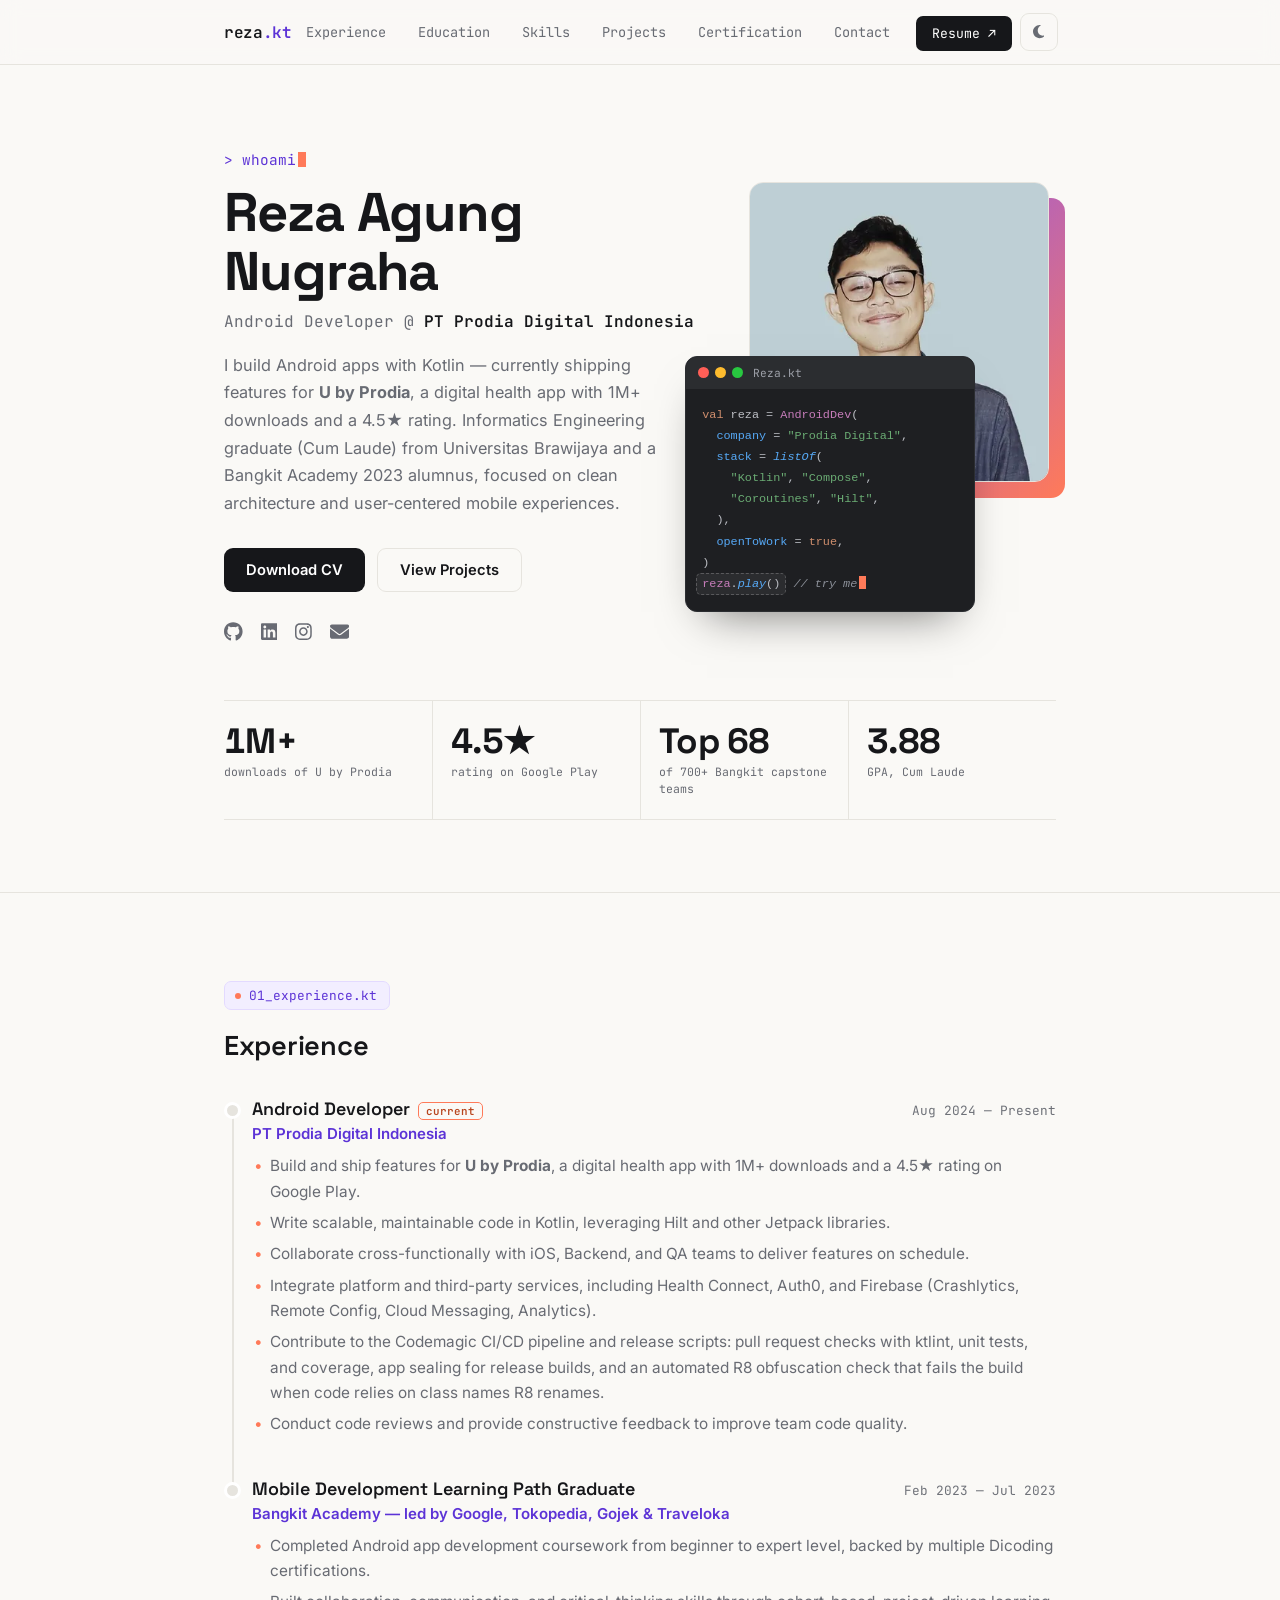
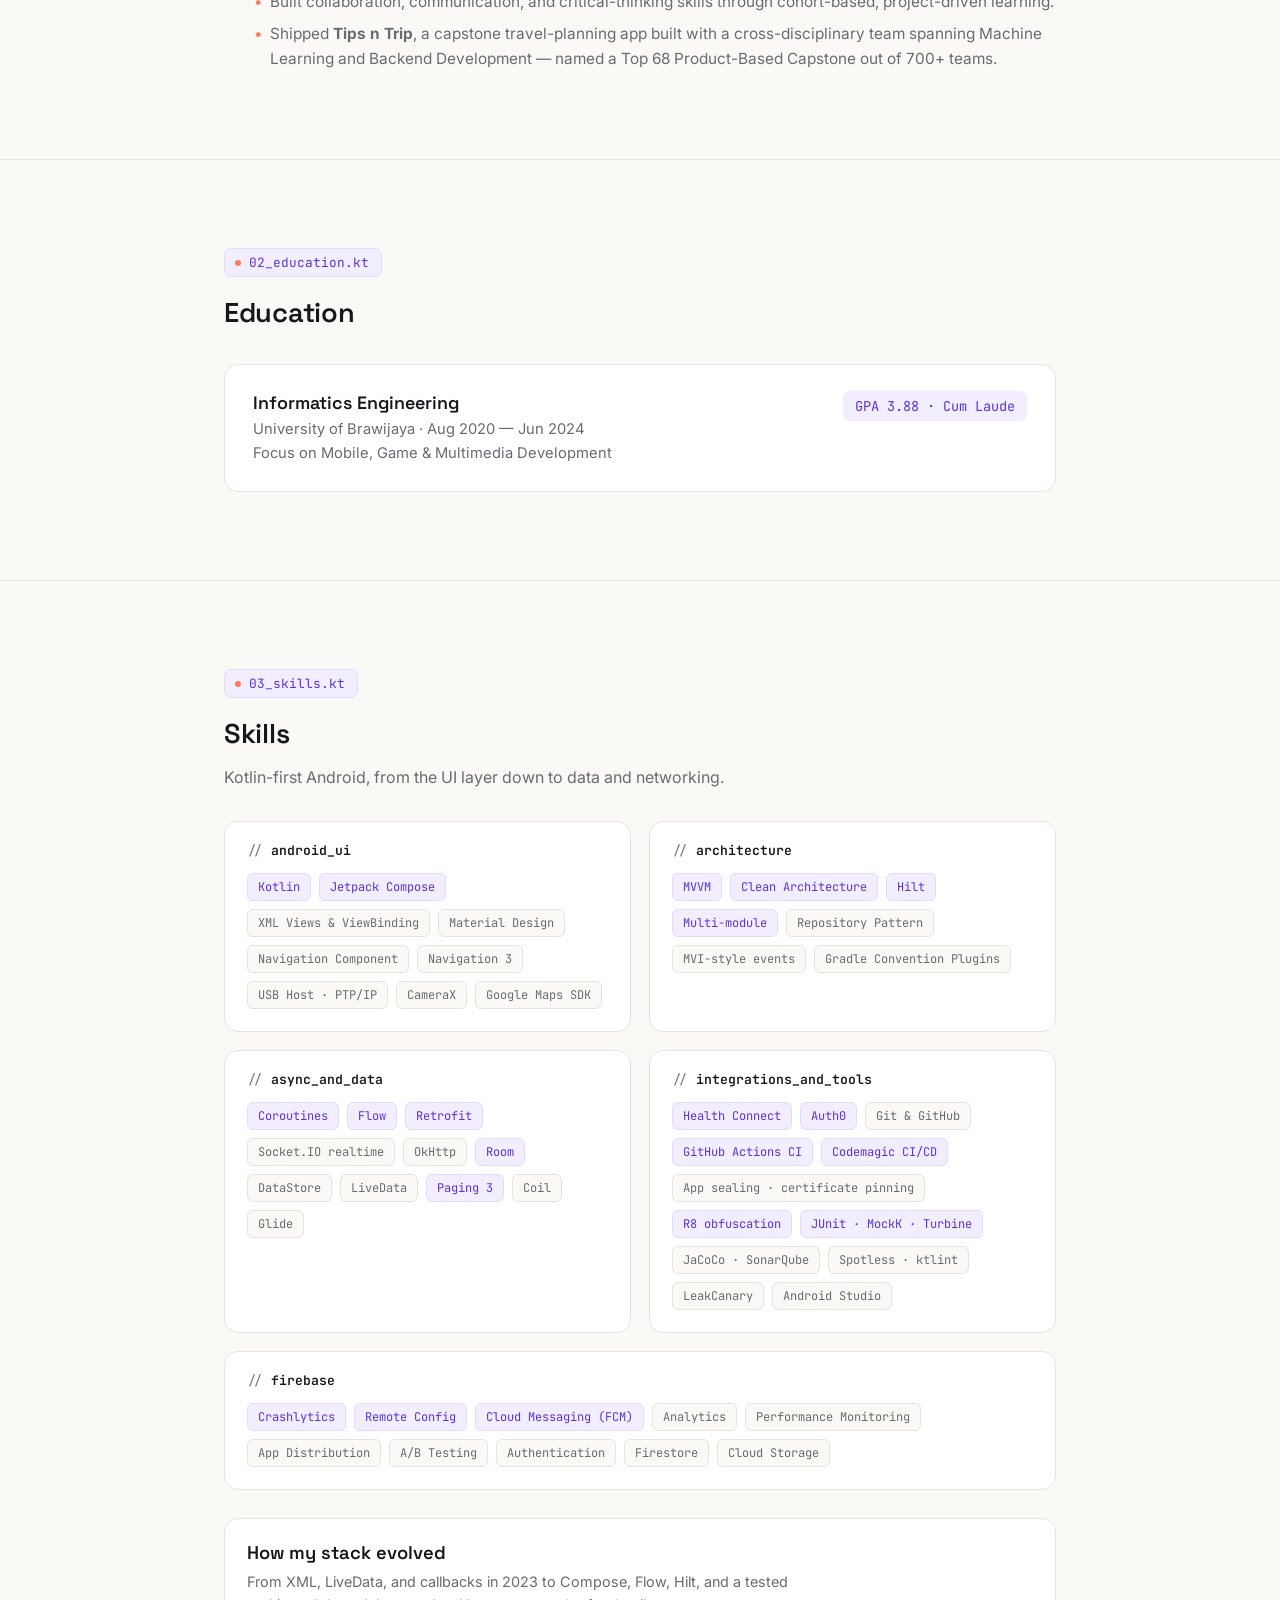
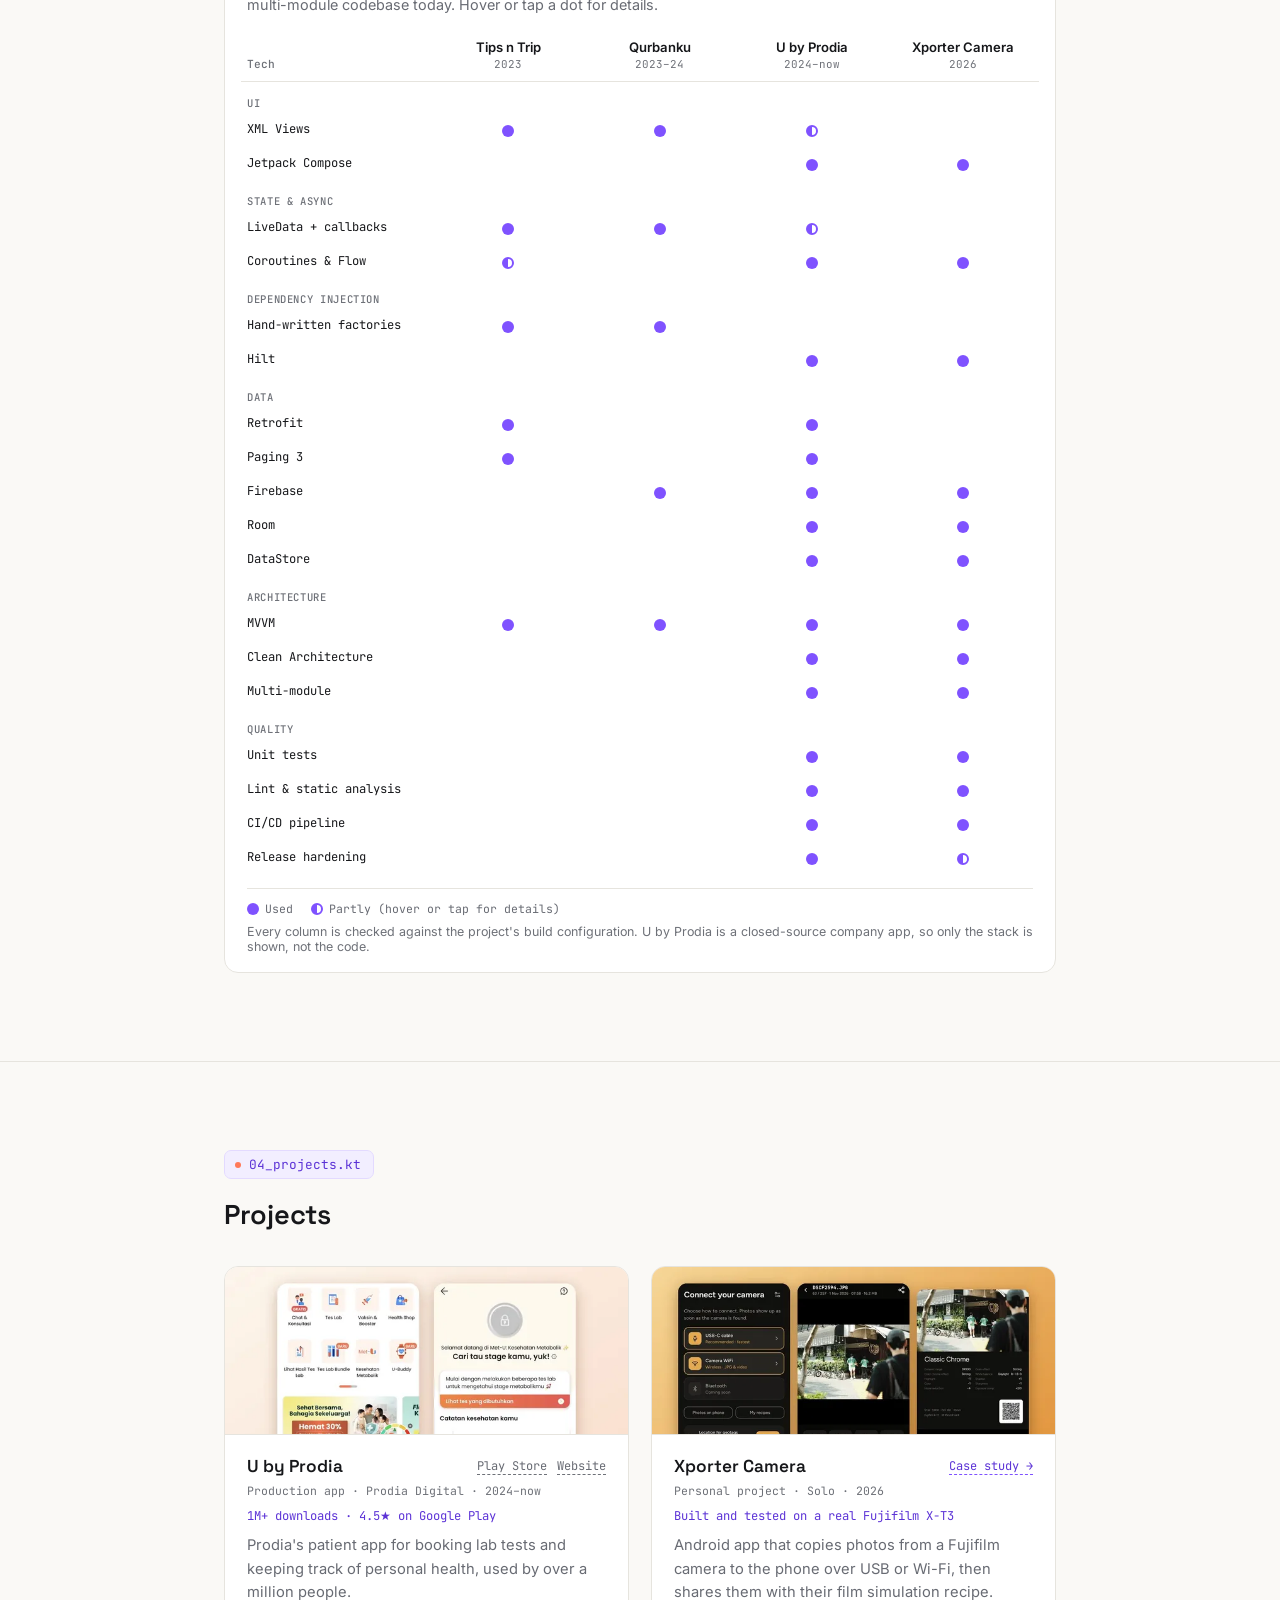
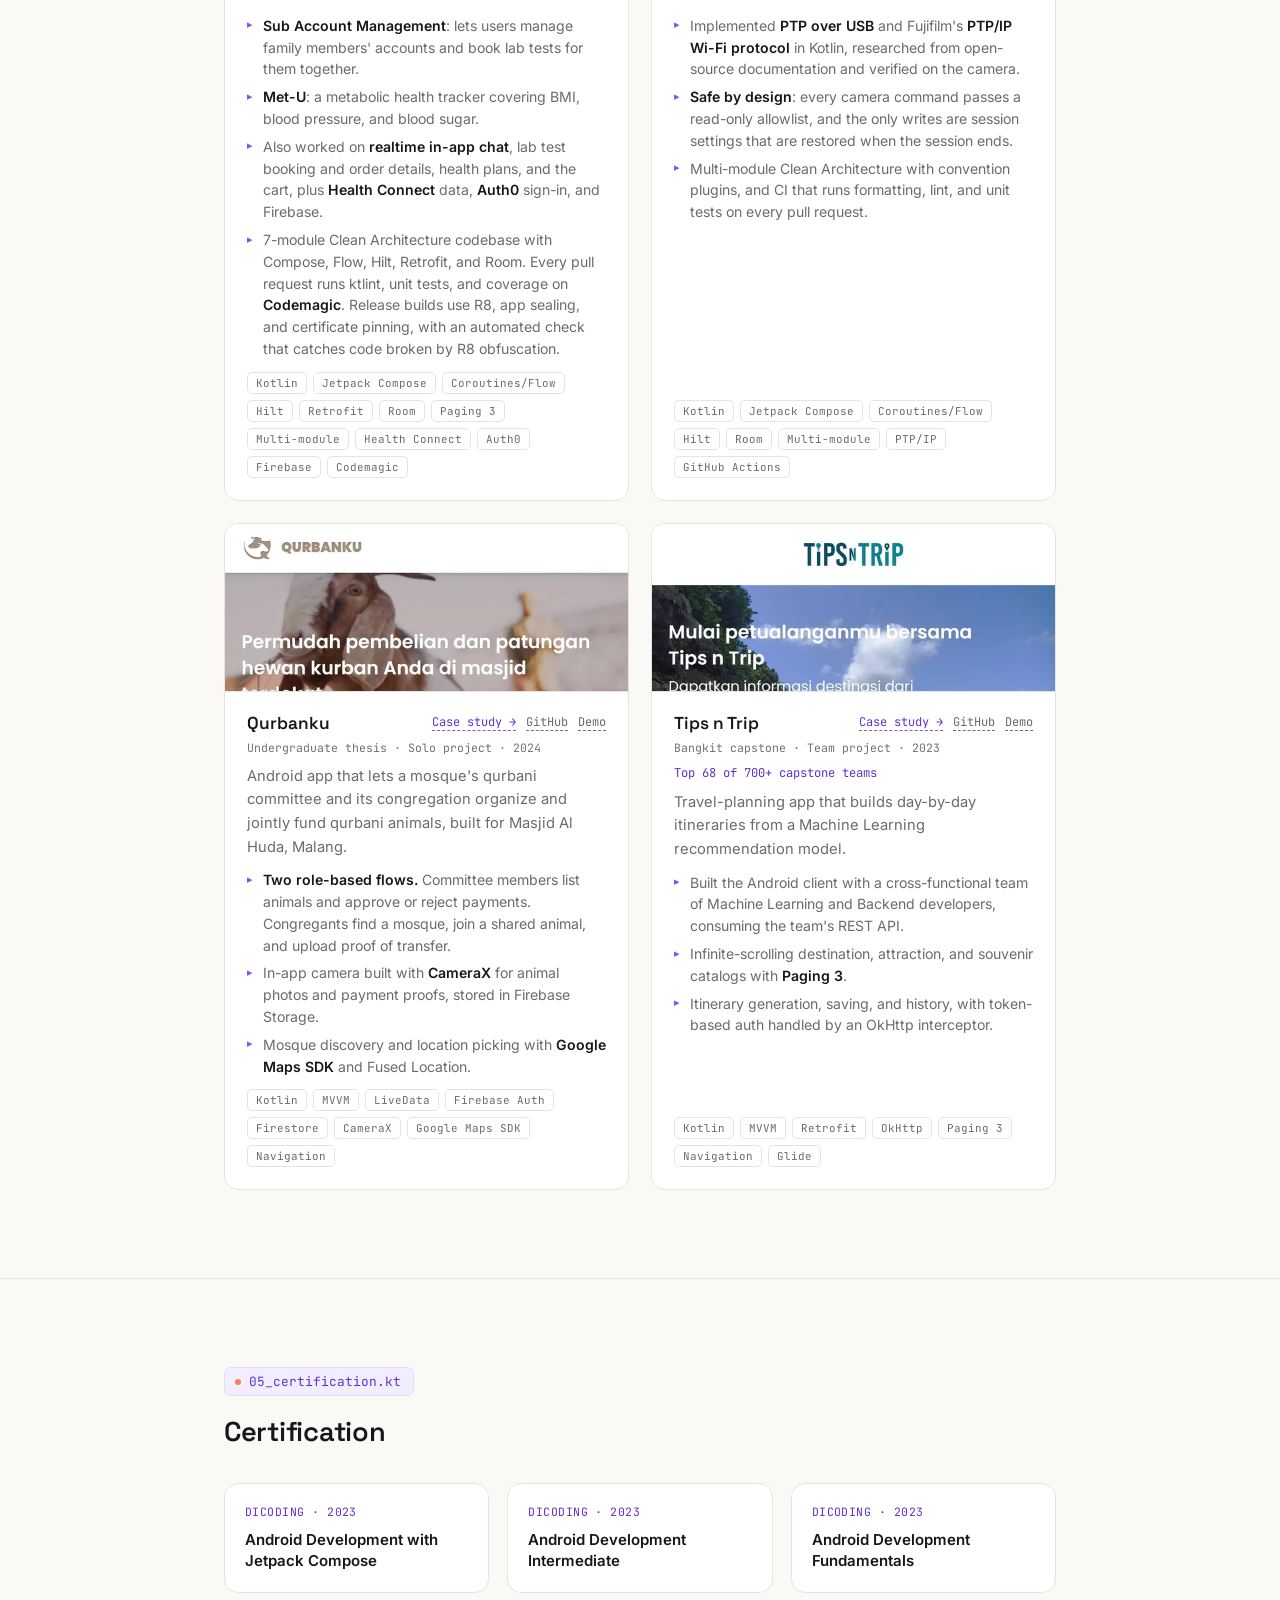
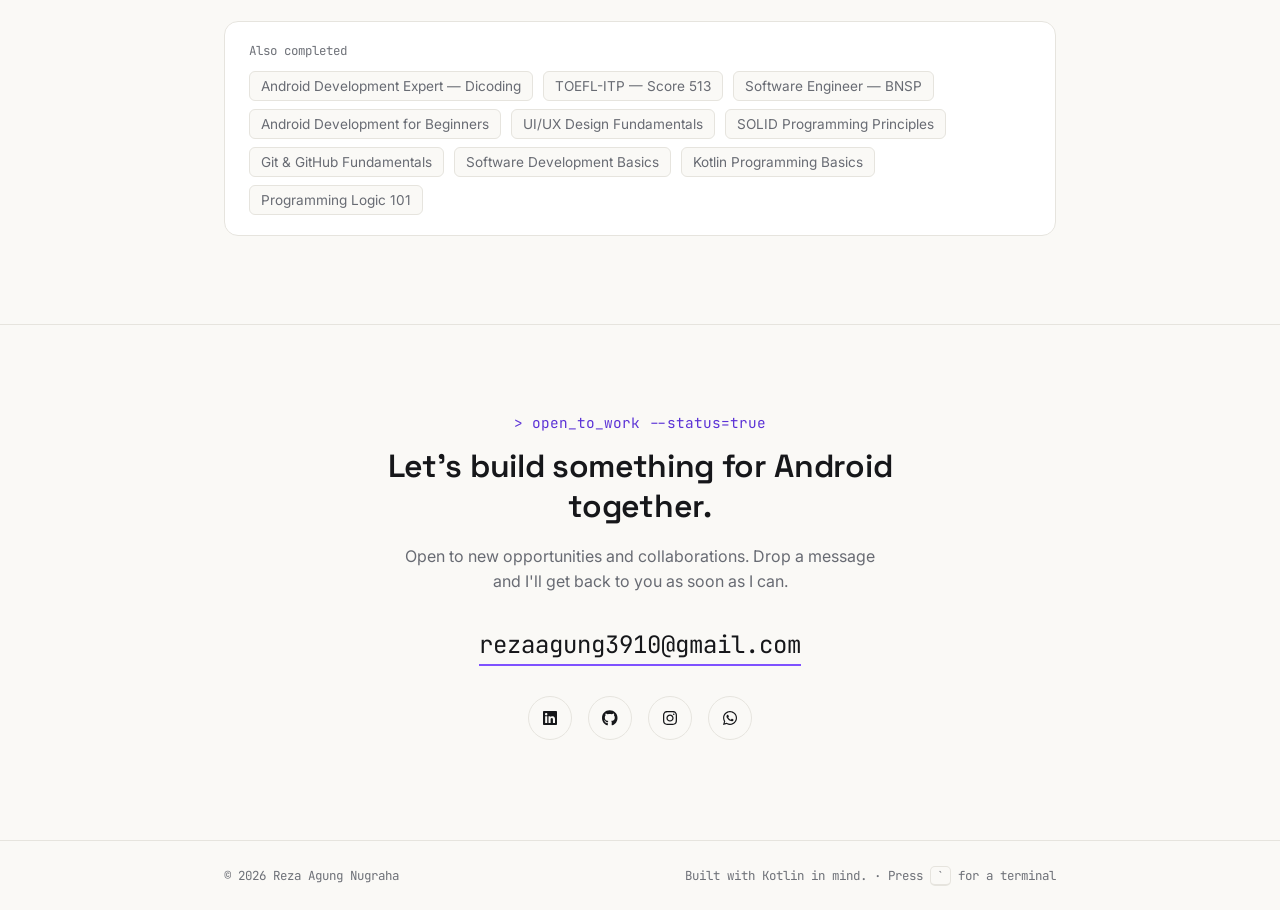
==== commit 488ec02a: "Serve right-sized WebP images everywhere - 640px WebP variants with srcset/sizes for project cards a" ====
--- a/index.html
+++ b/index.html
@@ -20,12 +20,20 @@
       property="og:description"
       content="Android Developer building Kotlin apps at PT Prodia Digital Indonesia. Bangkit Academy alumnus, Informatics Engineering graduate."
     />
-    <meta property="og:image" content="https://rezaagung1101.github.io/assets/profile_image.jpg" />
-    <meta property="og:image:width" content="640" />
-    <meta property="og:image:height" content="640" />
-    <meta name="twitter:card" content="summary" />
+    <meta property="og:image" content="https://rezaagung1101.github.io/assets/og-image.jpg" />
+    <meta property="og:image:width" content="1200" />
+    <meta property="og:image:height" content="630" />
+    <meta property="og:image:alt" content="Reza Agung Nugraha, Android Developer at PT Prodia Digital Indonesia" />
+    <meta name="twitter:card" content="summary_large_image" />
 
     <link rel="icon" href="favicon.svg" type="image/svg+xml" />
+    <link rel="apple-touch-icon" href="assets/icon-180.png" />
+    <link rel="manifest" href="site.webmanifest" />
+
+    <!-- Prefetch case studies on hover so the page-to-page transition starts instantly -->
+    <script type="speculationrules">
+      {"prefetch": [{"where": {"and": [{"href_matches": "/projects/*"}, {"not": {"selector_matches": "[target=_blank]"}}]}, "eagerness": "moderate"}, {"where": {"href_matches": "/index.html"}, "eagerness": "moderate"}]}
+    </script>
 
     <!-- Structured data: who this site is about -->
     <script type="application/ld+json">
@@ -182,8 +190,8 @@
           <div class="hero-visual">
             <div class="photo-frame reveal">
               <picture>
-                <source type="image/webp" srcset="assets/profile_image.webp" />
-                <img src="assets/profile_image.jpg" alt="Reza Agung Nugraha" width="640" height="640" />
+                <source type="image/webp" srcset="assets/profile_image-400.webp 400w, assets/profile_image.webp 640w" sizes="(max-width: 860px) 220px, 300px" />
+                <img src="assets/profile_image.jpg" alt="Reza Agung Nugraha" width="640" height="640" fetchpriority="high" />
               </picture>
             </div>
             <figure class="code-card reveal" aria-label="Kotlin snippet describing Reza">
@@ -565,7 +573,7 @@
             <article class="project-card reveal">
               <div class="project-media">
                 <picture>
-                  <source type="image/webp" srcset="assets/uprodia.webp" />
+                  <source type="image/webp" srcset="assets/uprodia-640.webp 640w, assets/uprodia.webp 1080w" sizes="(max-width: 700px) calc(100vw - 48px), 420px" />
                   <img src="assets/uprodia.jpg" alt="U by Prodia app: home feature menu and the Met-U metabolic health screen" width="1080" height="480" loading="lazy" decoding="async" />
                 </picture>
               </div>
@@ -609,7 +617,7 @@
             <article class="project-card reveal">
               <div class="project-media vt vt-cover" style="--vt: cover-xporter">
                 <picture>
-                  <source type="image/webp" srcset="assets/xporter.webp" />
+                  <source type="image/webp" srcset="assets/xporter-640.webp 640w, assets/xporter.webp 1080w" sizes="(max-width: 700px) calc(100vw - 48px), 420px" />
                   <img src="assets/xporter.jpg" alt="Xporter Camera: the connect screen, a photo's detail, and a shared film recipe card" width="1080" height="480" loading="lazy" decoding="async" />
                 </picture>
               </div>
@@ -647,7 +655,7 @@
             <article class="project-card reveal">
               <div class="project-media vt vt-cover" style="--vt: cover-qurbanku">
                 <picture>
-                  <source type="image/webp" srcset="assets/qurbanku1.webp" />
+                  <source type="image/webp" srcset="assets/qurbanku1-640.webp 640w, assets/qurbanku1.webp 1080w" sizes="(max-width: 700px) calc(100vw - 48px), 420px" />
                   <img src="assets/qurbanku1.jpg" alt="Qurbanku app screenshot" width="1080" height="925" loading="lazy" decoding="async" />
                 </picture>
               </div>
@@ -686,7 +694,7 @@
             <article class="project-card reveal">
               <div class="project-media vt vt-cover" style="--vt: cover-tipsntrip">
                 <picture>
-                  <source type="image/webp" srcset="assets/tipsntrip.webp" />
+                  <source type="image/webp" srcset="assets/tipsntrip-640.webp 640w, assets/tipsntrip.webp 1080w" sizes="(max-width: 700px) calc(100vw - 48px), 420px" />
                   <img src="assets/tipsntrip.jpg" alt="Tips n Trip app screenshot" width="1080" height="695" loading="lazy" decoding="async" />
                 </picture>
               </div>
--- a/style.css
+++ b/style.css
@@ -3093,6 +3093,11 @@
   display: contents;
 }
 
+/* With display: contents, <source> would otherwise become a grid/flex item */
+picture > source {
+  display: none;
+}
+
 /* ============ Inline SVG icons (Font Awesome Free, CC BY 4.0) ============ */
 .icon {
   height: 1em;
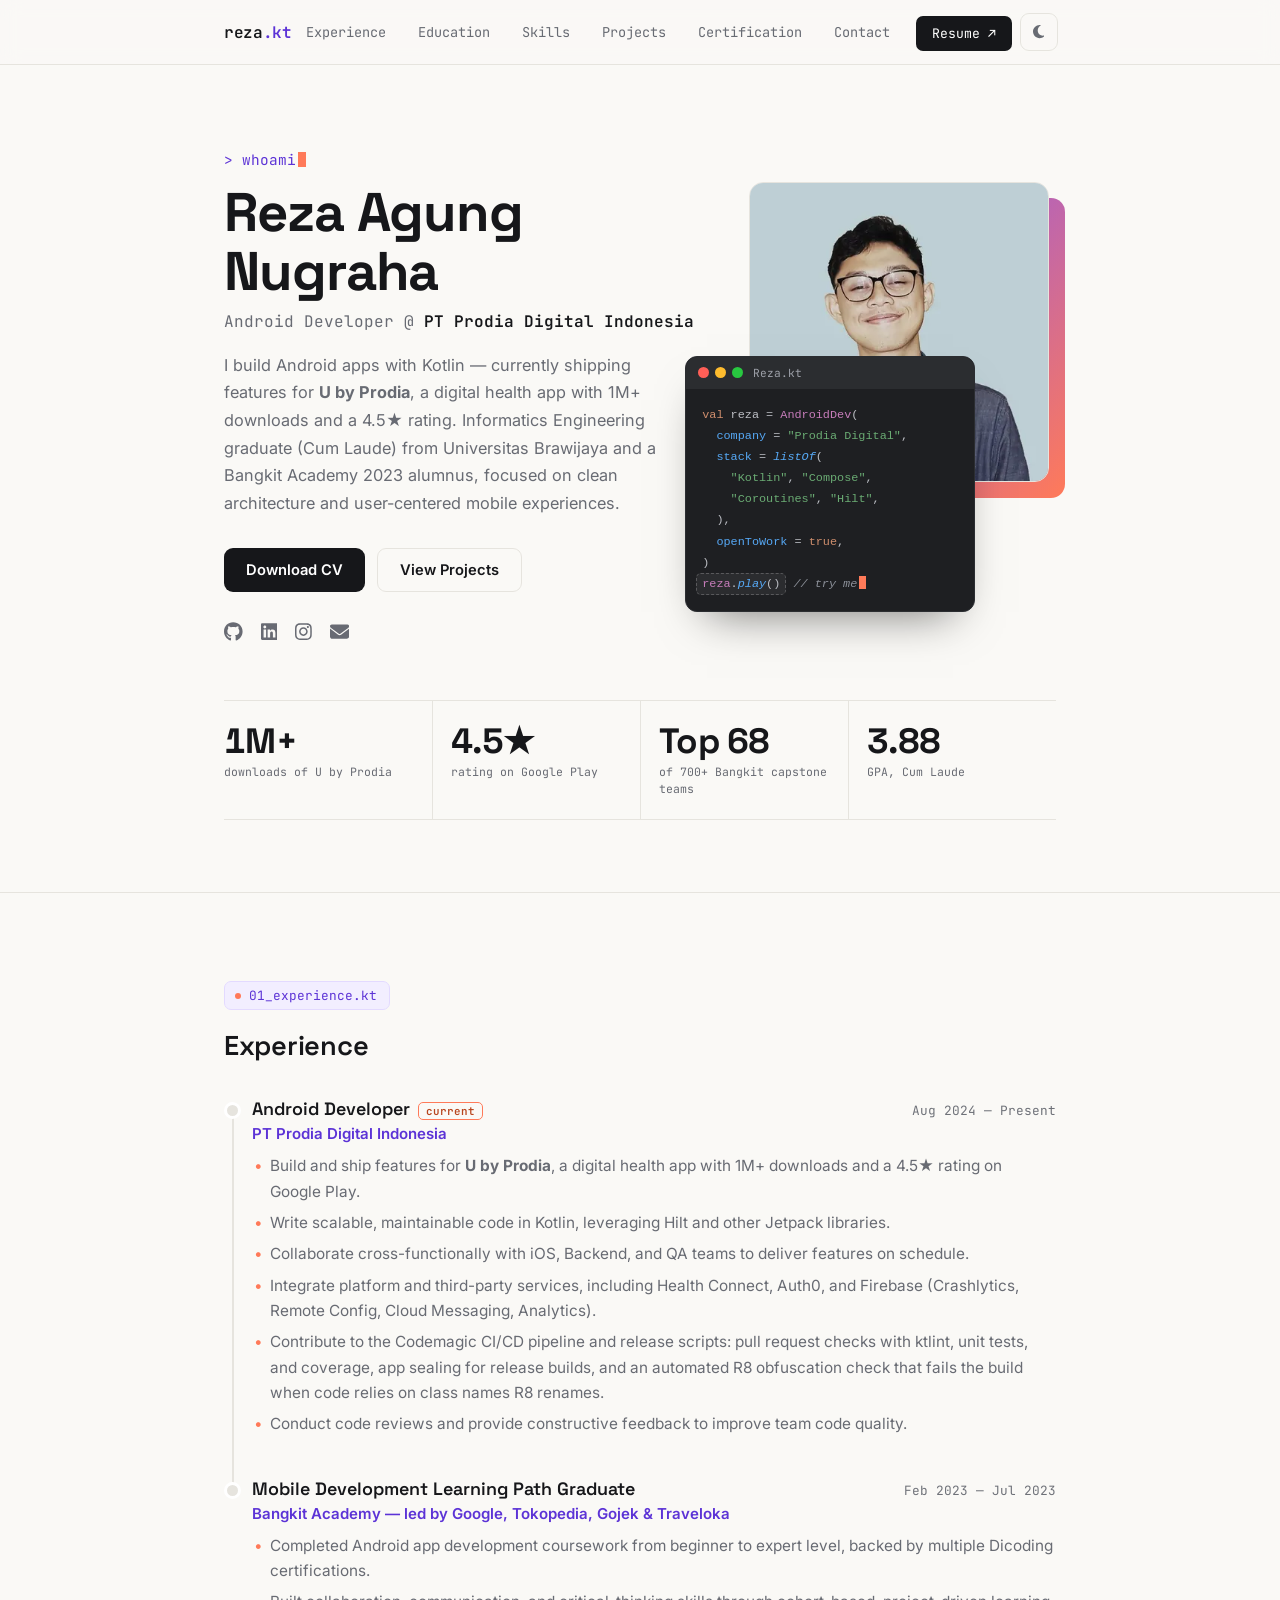
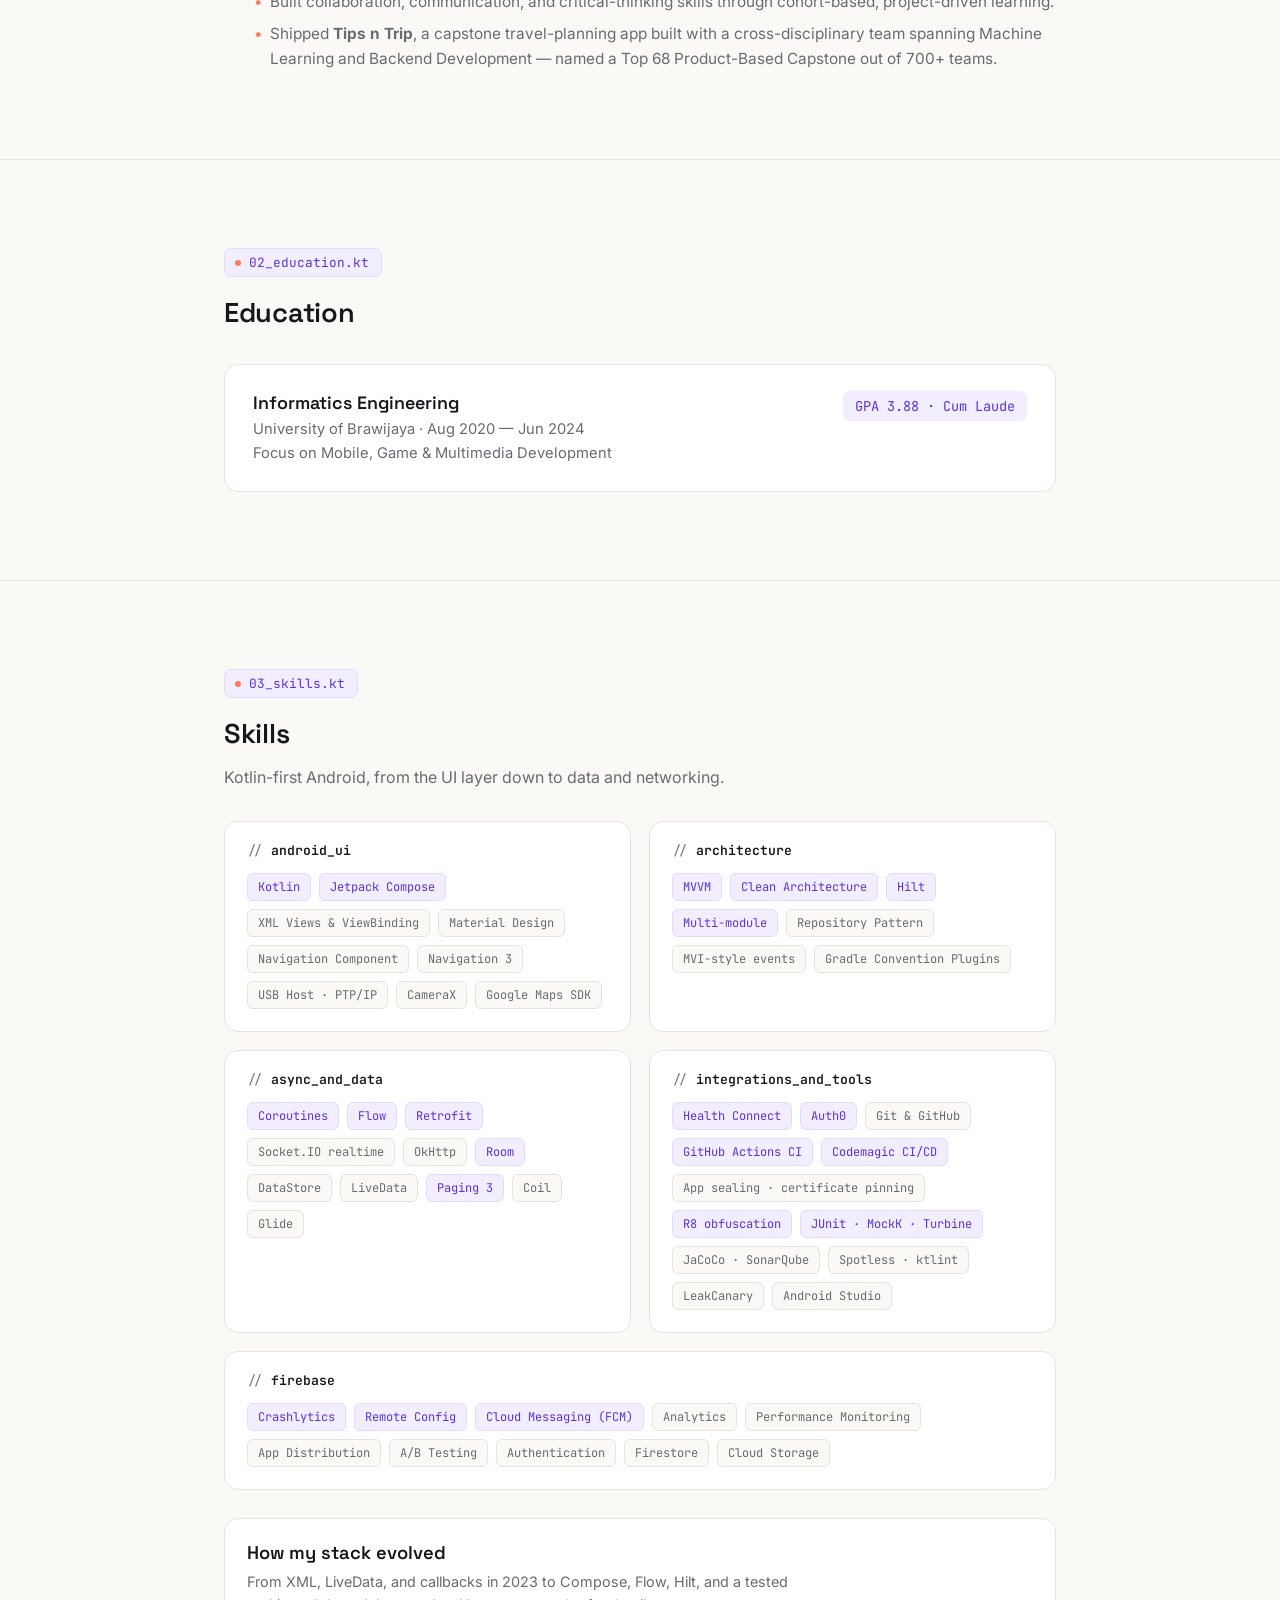
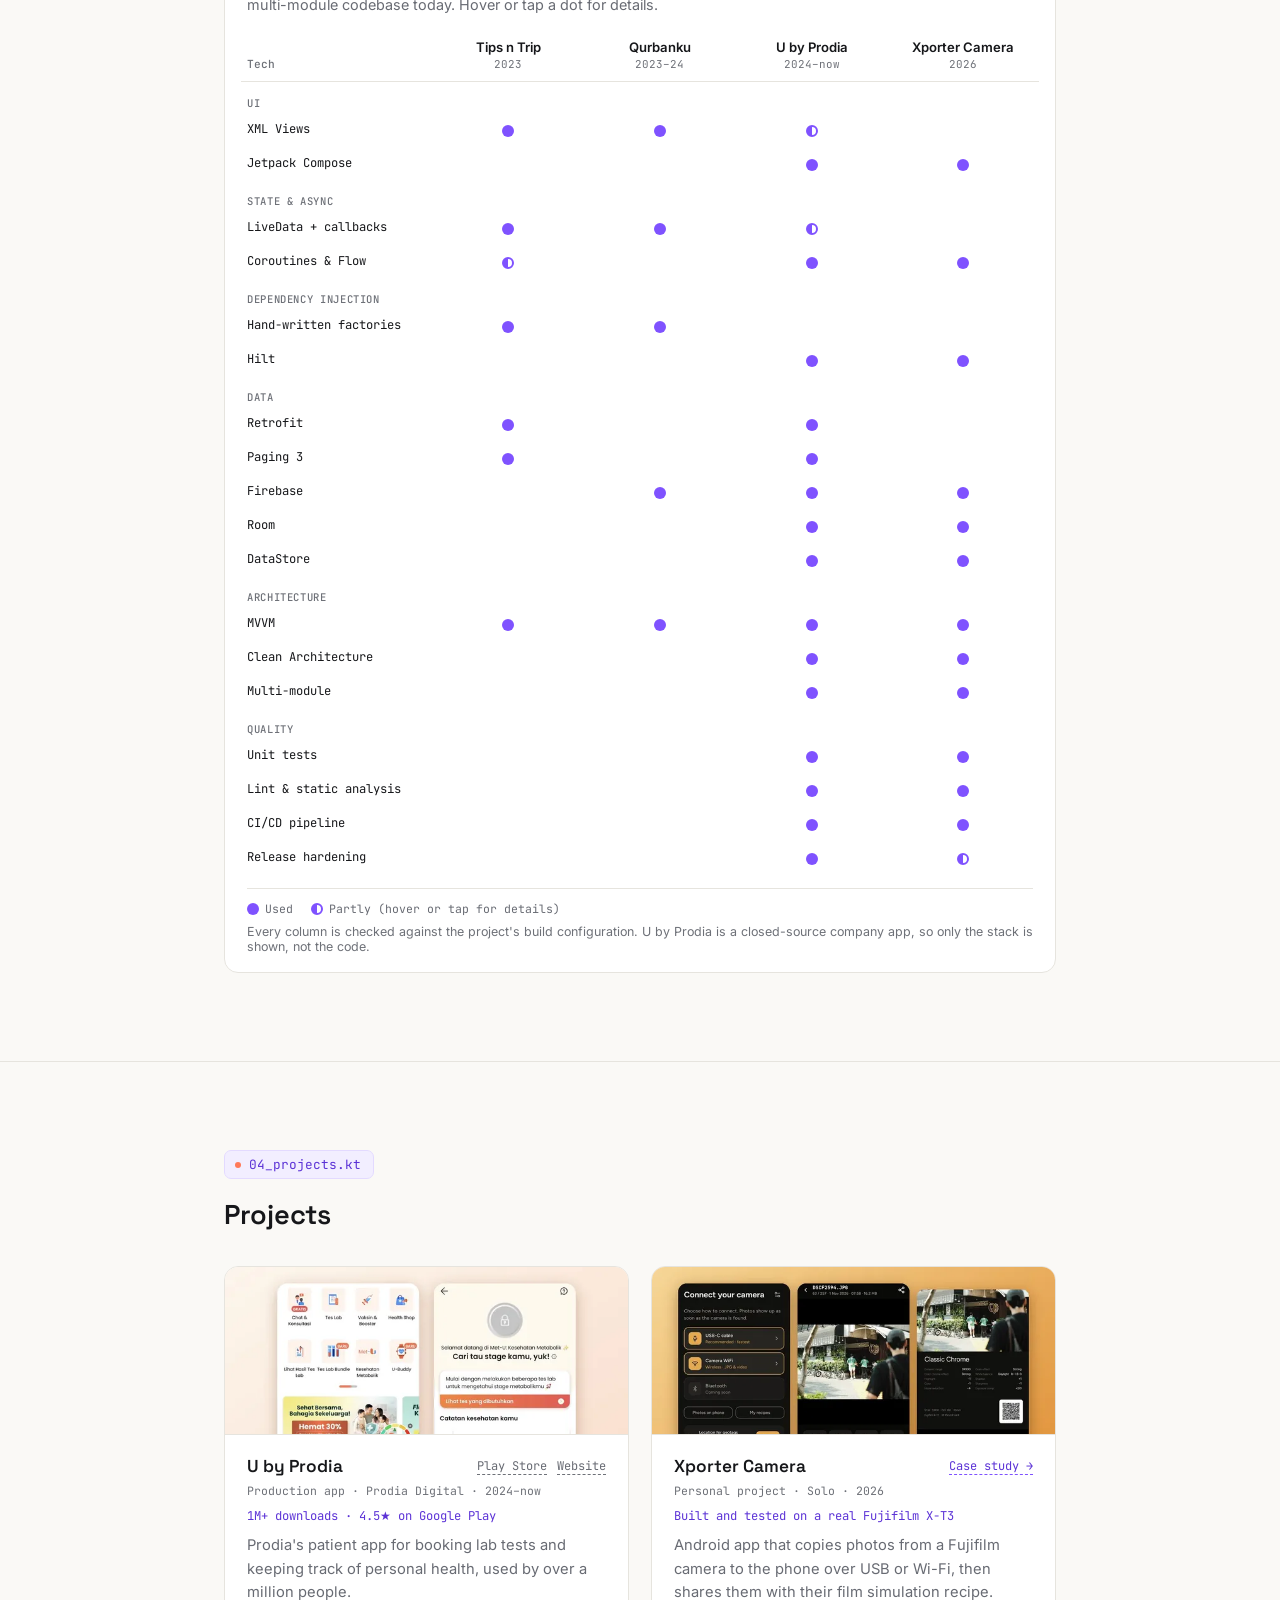
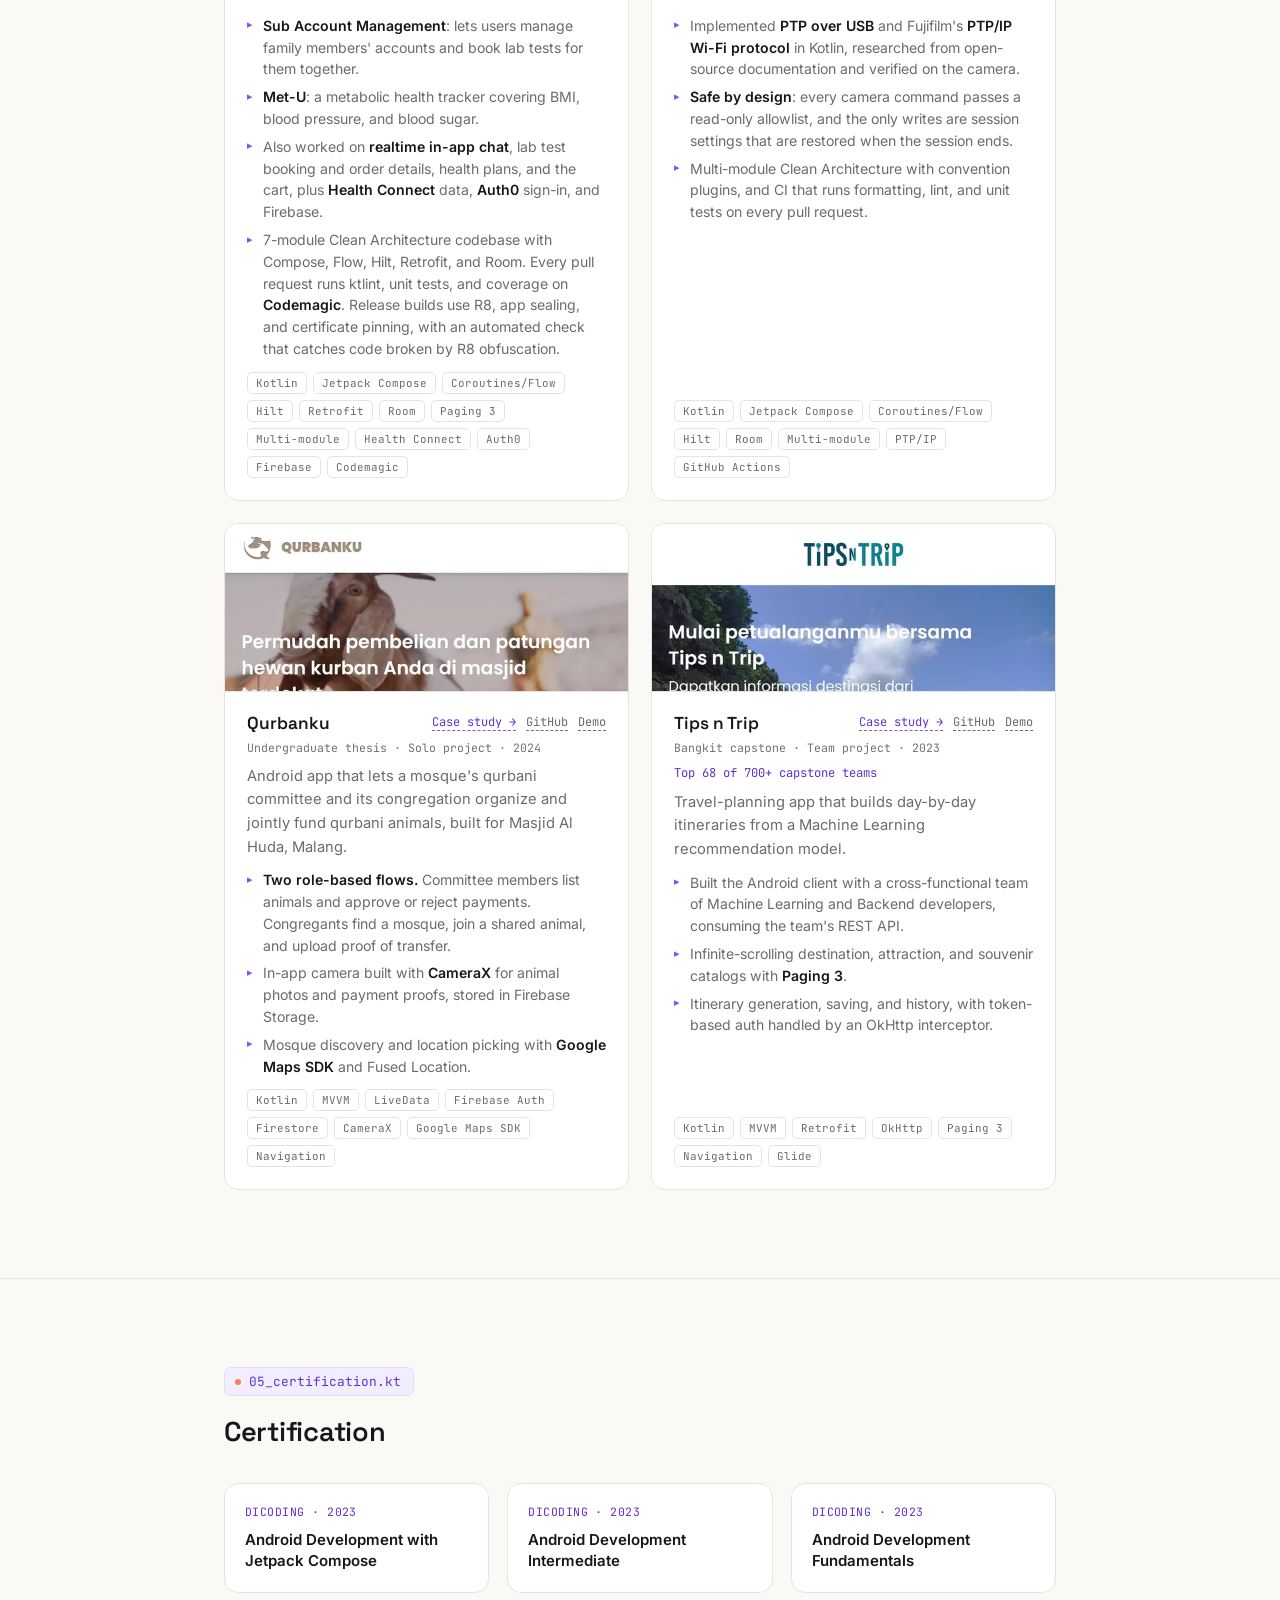
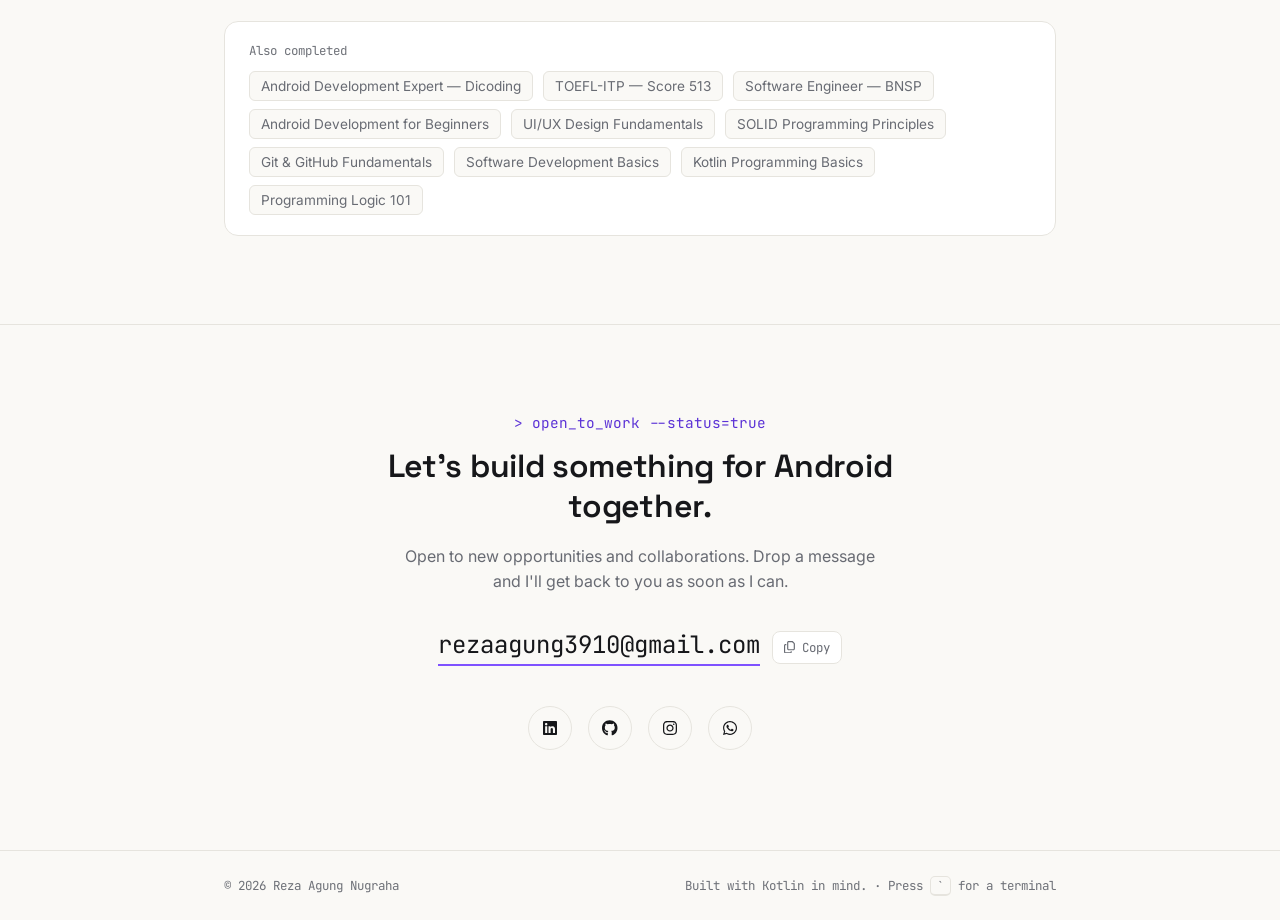
==== commit ae48bfc6: "Add a copy-email button and close the mobile menu on outside taps - Contact: Copy button next to the" ====
--- a/index.html
+++ b/index.html
@@ -781,7 +781,13 @@
             Open to new opportunities and collaborations. Drop a message and
             I'll get back to you as soon as I can.
           </p>
-          <a class="contact-email reveal" href="mailto:rezaagung3910@gmail.com">rezaagung3910@gmail.com</a>
+          <div class="contact-email-row reveal">
+            <a class="contact-email" href="mailto:rezaagung3910@gmail.com">rezaagung3910@gmail.com</a>
+            <button class="copy-btn" id="copyEmail" type="button" data-copy="rezaagung3910@gmail.com" aria-label="Copy email address">
+              <svg class="icon icon-copy" viewBox="0 0 448 512" aria-hidden="true" focusable="false"><path d="M384 336H192c-8.8 0-16-7.2-16-16V64c0-8.8 7.2-16 16-16l140.1 0L400 115.9V320c0 8.8-7.2 16-16 16zM192 384H384c35.3 0 64-28.7 64-64V115.9c0-12.7-5.1-24.9-14.1-33.9L366.1 14.1c-9-9-21.2-14.1-33.9-14.1H192c-35.3 0-64 28.7-64 64V320c0 35.3 28.7 64 64 64zM64 128c-35.3 0-64 28.7-64 64V448c0 35.3 28.7 64 64 64H256c35.3 0 64-28.7 64-64V416H272v32c0 8.8-7.2 16-16 16H64c-8.8 0-16-7.2-16-16V192c0-8.8 7.2-16 16-16H96V128H64z"/></svg><svg class="icon icon-check" viewBox="0 0 448 512" aria-hidden="true" focusable="false"><path d="M438.6 105.4c12.5 12.5 12.5 32.8 0 45.3l-256 256c-12.5 12.5-32.8 12.5-45.3 0l-128-128c-12.5-12.5-12.5-32.8 0-45.3s32.8-12.5 45.3 0L160 338.7 393.4 105.4c12.5-12.5 32.8-12.5 45.3 0z"/></svg><span class="copy-label">Copy</span>
+            </button>
+          </div>
+          <p class="copy-toast" id="copyToast" role="status" aria-live="polite"></p>
           <div class="contact-social reveal">
             <a href="https://www.linkedin.com/in/rezaagn2/" target="_blank" rel="noopener noreferrer" aria-label="LinkedIn"><svg class="icon" viewBox="0 0 448 512" aria-hidden="true" focusable="false"><path d="M416 32H31.9C14.3 32 0 46.5 0 64.3v383.4C0 465.5 14.3 480 31.9 480H416c17.6 0 32-14.5 32-32.3V64.3c0-17.8-14.4-32.3-32-32.3zM135.4 416H69V202.2h66.5V416zm-33.2-243c-21.3 0-38.5-17.3-38.5-38.5S80.9 96 102.2 96c21.2 0 38.5 17.3 38.5 38.5 0 21.3-17.2 38.5-38.5 38.5zm282.1 243h-66.4V312c0-24.8-.5-56.7-34.5-56.7-34.6 0-39.9 27-39.9 54.9V416h-66.4V202.2h63.7v29.2h.9c8.9-16.8 30.6-34.5 62.9-34.5 67.2 0 79.7 44.3 79.7 101.9V416z"/></svg></a>
             <a href="https://github.com/rezaagung1101" target="_blank" rel="noopener noreferrer" aria-label="GitHub"><svg class="icon" viewBox="0 0 496 512" aria-hidden="true" focusable="false"><path d="M165.9 397.4c0 2-2.3 3.6-5.2 3.6-3.3.3-5.6-1.3-5.6-3.6 0-2 2.3-3.6 5.2-3.6 3-.3 5.6 1.3 5.6 3.6zm-31.1-4.5c-.7 2 1.3 4.3 4.3 4.9 2.6 1 5.6 0 6.2-2s-1.3-4.3-4.3-5.2c-2.6-.7-5.5.3-6.2 2.3zm44.2-1.7c-2.9.7-4.9 2.6-4.6 4.9.3 2 2.9 3.3 5.9 2.6 2.9-.7 4.9-2.6 4.6-4.6-.3-1.9-3-3.2-5.9-2.9zM244.8 8C106.1 8 0 113.3 0 252c0 110.9 69.8 205.8 169.5 239.2 12.8 2.3 17.3-5.6 17.3-12.1 0-6.2-.3-40.4-.3-61.4 0 0-70 15-84.7-29.8 0 0-11.4-29.1-27.8-36.6 0 0-22.9-15.7 1.6-15.4 0 0 24.9 2 38.6 25.8 21.9 38.6 58.6 27.5 72.9 20.9 2.3-16 8.8-27.1 16-33.7-55.9-6.2-112.3-14.3-112.3-110.5 0-27.5 7.6-41.3 23.6-58.9-2.6-6.5-11.1-33.3 2.6-67.9 20.9-6.5 69 27 69 27 20-5.6 41.5-8.5 62.8-8.5s42.8 2.9 62.8 8.5c0 0 48.1-33.6 69-27 13.7 34.7 5.2 61.4 2.6 67.9 16 17.7 25.8 31.5 25.8 58.9 0 96.5-58.9 104.2-114.8 110.5 9.2 7.9 17 22.9 17 46.4 0 33.7-.3 75.4-.3 83.6 0 6.5 4.6 14.4 17.3 12.1C428.2 457.8 496 362.9 496 252 496 113.3 383.5 8 244.8 8zM97.2 352.9c-1.3 1-1 3.3.7 5.2 1.6 1.6 3.9 2.3 5.2 1 1.3-1 1-3.3-.7-5.2-1.6-1.6-3.9-2.3-5.2-1zm-10.8-8.1c-.7 1.3.3 2.9 2.3 3.9 1.6 1 3.6.7 4.3-.7.7-1.3-.3-2.9-2.3-3.9-2-.6-3.6-.3-4.3.7zm32.4 35.6c-1.6 1.3-1 4.3 1.3 6.2 2.3 2.3 5.2 2.6 6.5 1 1.3-1.3.7-4.3-1.3-6.2-2.2-2.3-5.2-2.6-6.5-1zm-11.4-14.7c-1.6 1-1.6 3.6 0 5.9 1.6 2.3 4.3 3.3 5.6 2.3 1.6-1.3 1.6-3.9 0-6.2-1.4-2.3-4-3.3-5.6-2z"/></svg></a>
--- a/style.css
+++ b/style.css
@@ -3116,3 +3116,60 @@
 .theme-toggle[data-mode="dark"] .icon-sun {
   display: inline-block;
 }
+
+/* ============ Contact: copy email ============ */
+.contact-email-row {
+  display: inline-flex;
+  align-items: center;
+  gap: 12px;
+  margin-bottom: 30px;
+  flex-wrap: wrap;
+  justify-content: center;
+}
+
+.contact-email-row .contact-email {
+  margin-bottom: 0;
+}
+
+.copy-btn {
+  display: inline-flex;
+  align-items: center;
+  gap: 7px;
+  font-family: var(--font-mono);
+  font-size: 0.78rem;
+  color: var(--muted);
+  background: var(--surface);
+  border: 1px solid var(--line);
+  border-radius: 8px;
+  padding: 7px 11px;
+  cursor: pointer;
+  transition: color 0.2s ease, border-color 0.2s ease;
+}
+
+.copy-btn:hover,
+.copy-btn:focus-visible {
+  color: var(--purple-deep);
+  border-color: var(--purple);
+}
+
+.copy-btn .icon-check,
+.copy-btn.is-copied .icon-copy {
+  display: none;
+}
+
+.copy-btn.is-copied .icon-check {
+  display: inline-block;
+}
+
+.copy-btn.is-copied {
+  color: var(--purple-deep);
+  border-color: var(--purple);
+}
+
+.copy-toast {
+  min-height: 1.2em;
+  margin: -18px 0 14px;
+  font-family: var(--font-mono);
+  font-size: 0.76rem;
+  color: var(--purple-deep);
+}
